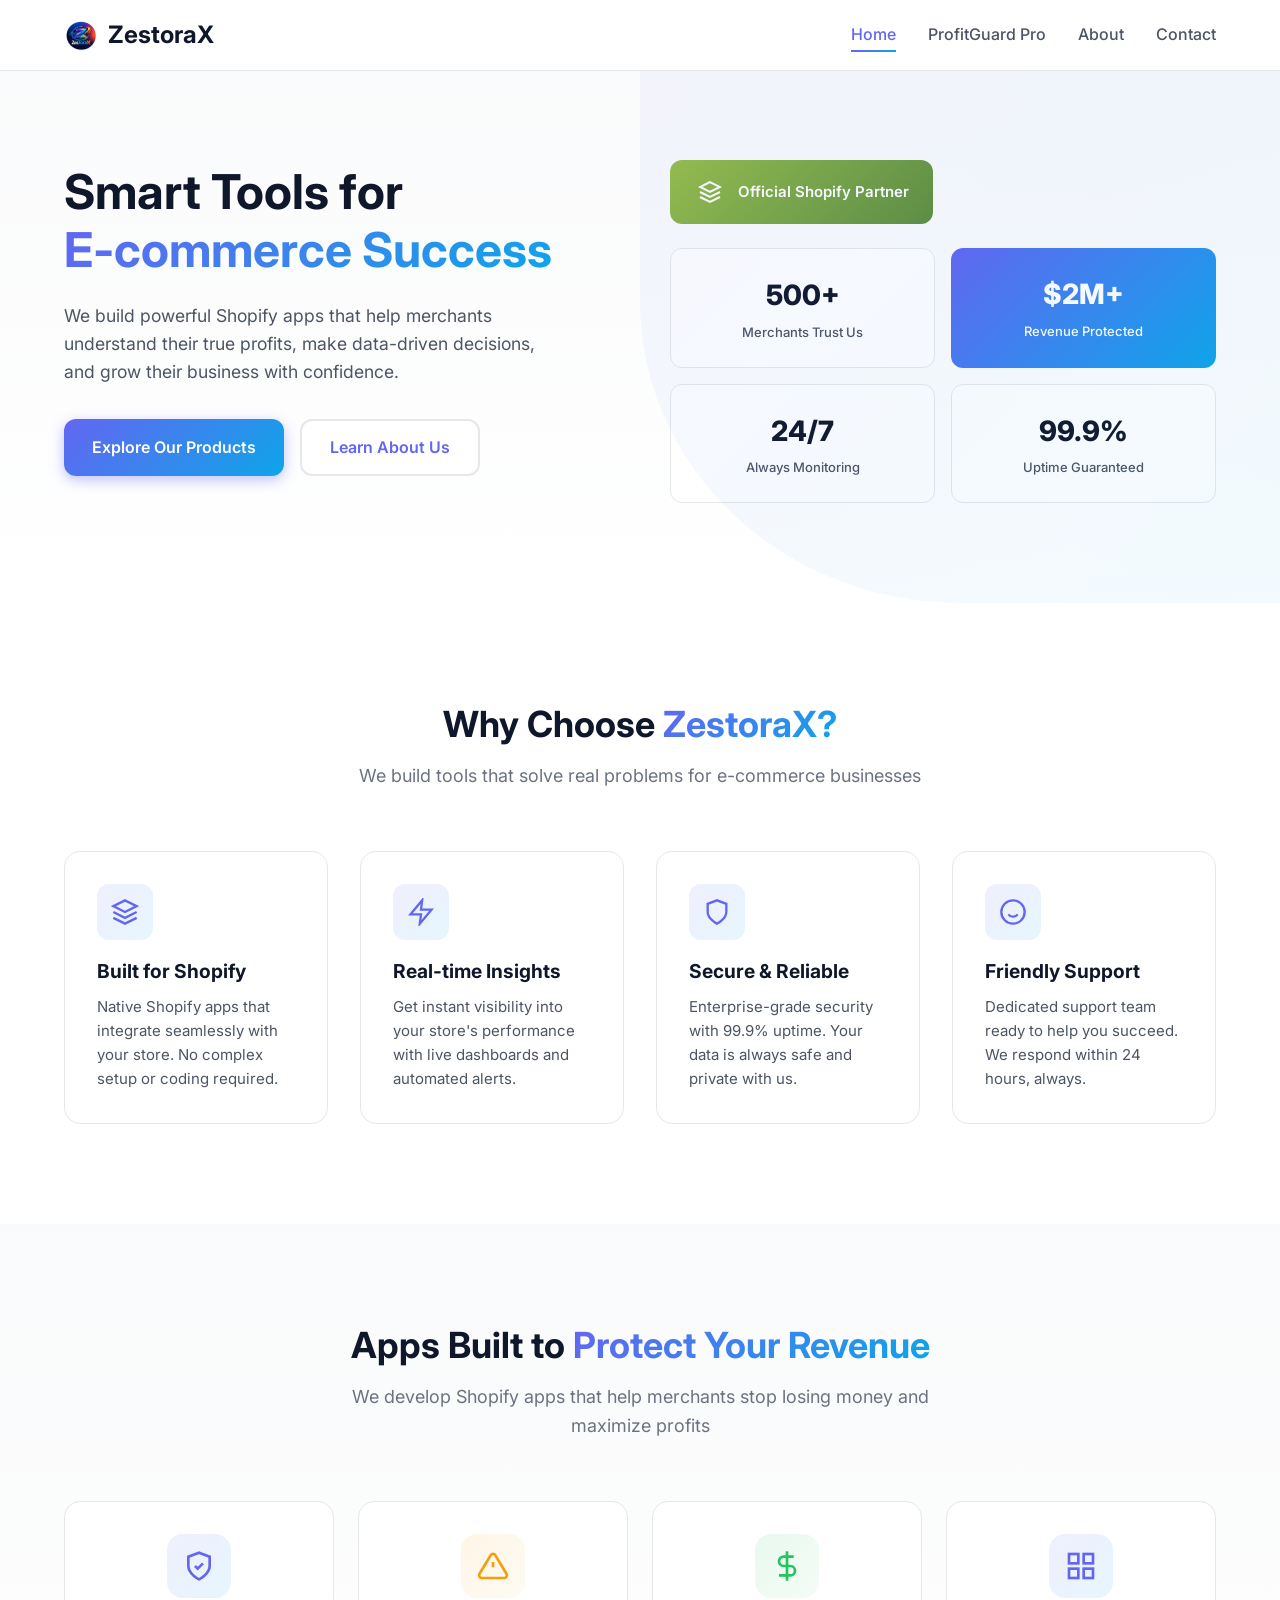
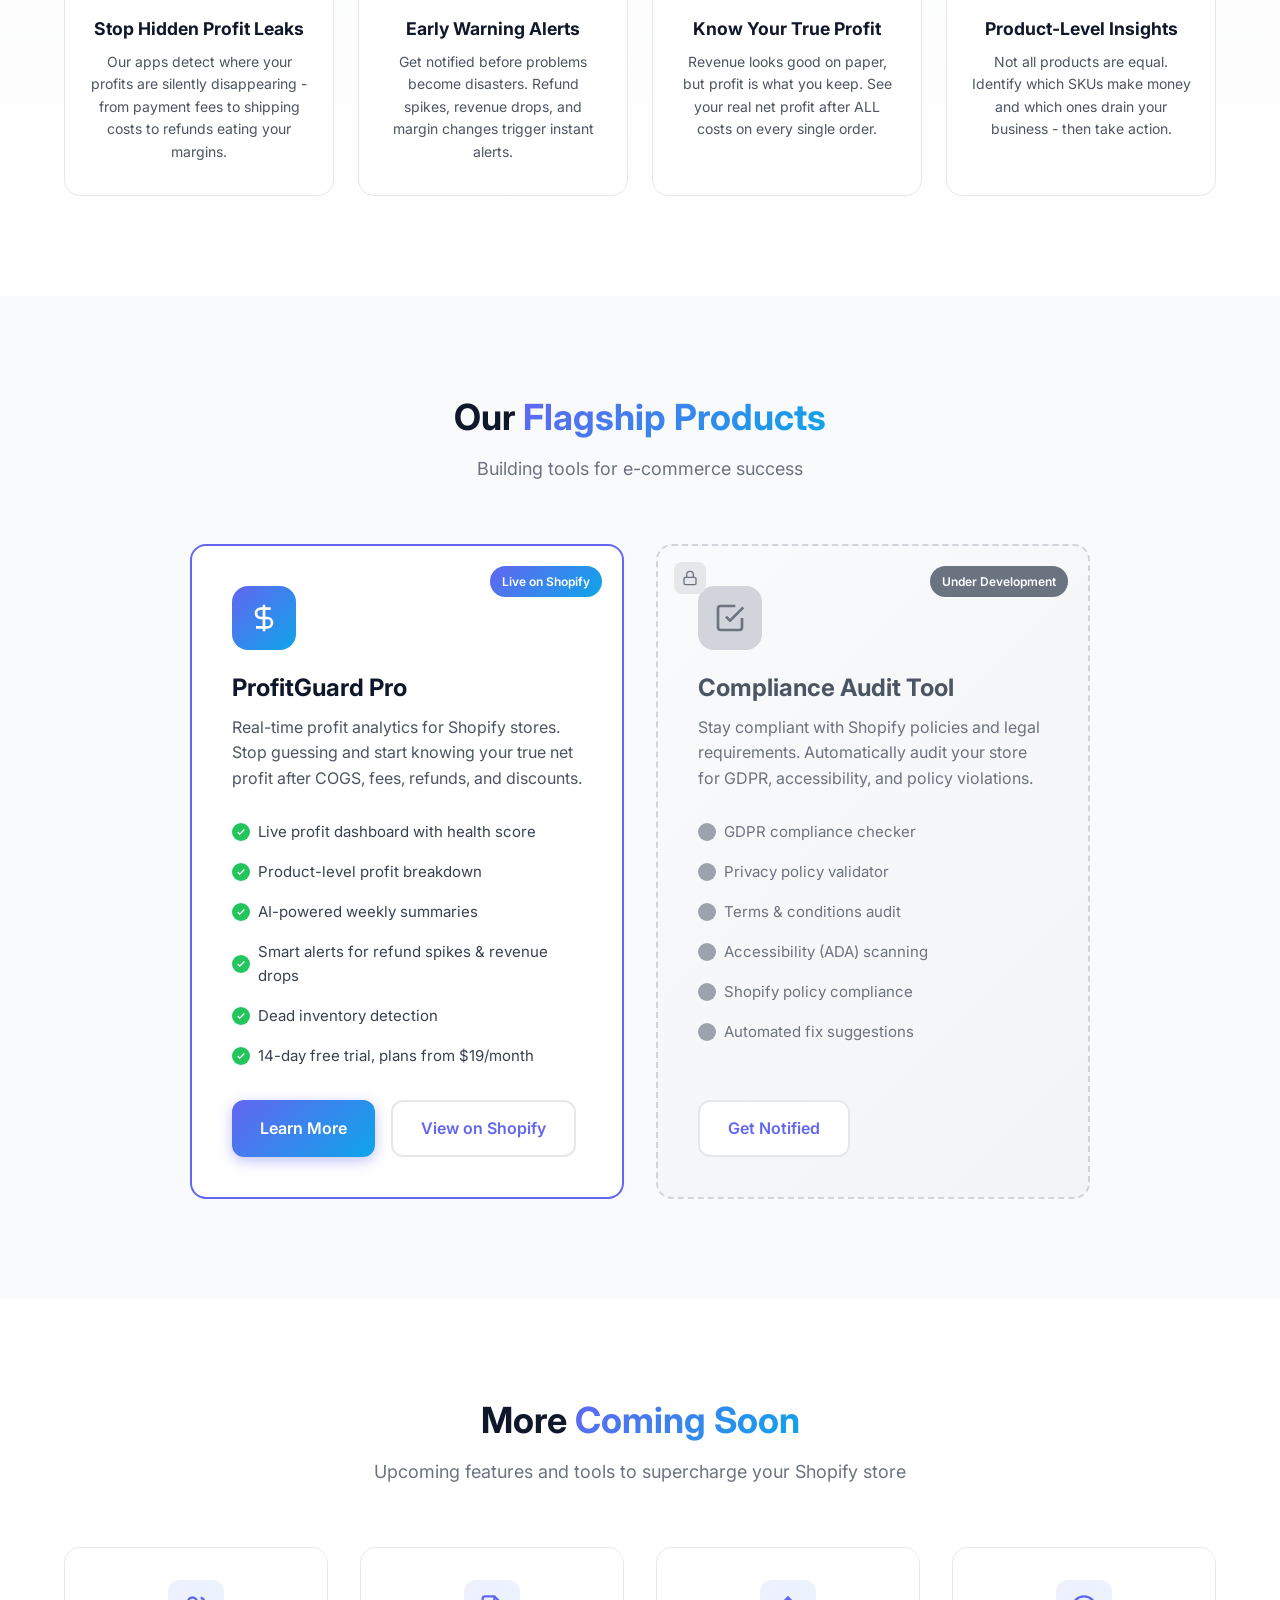
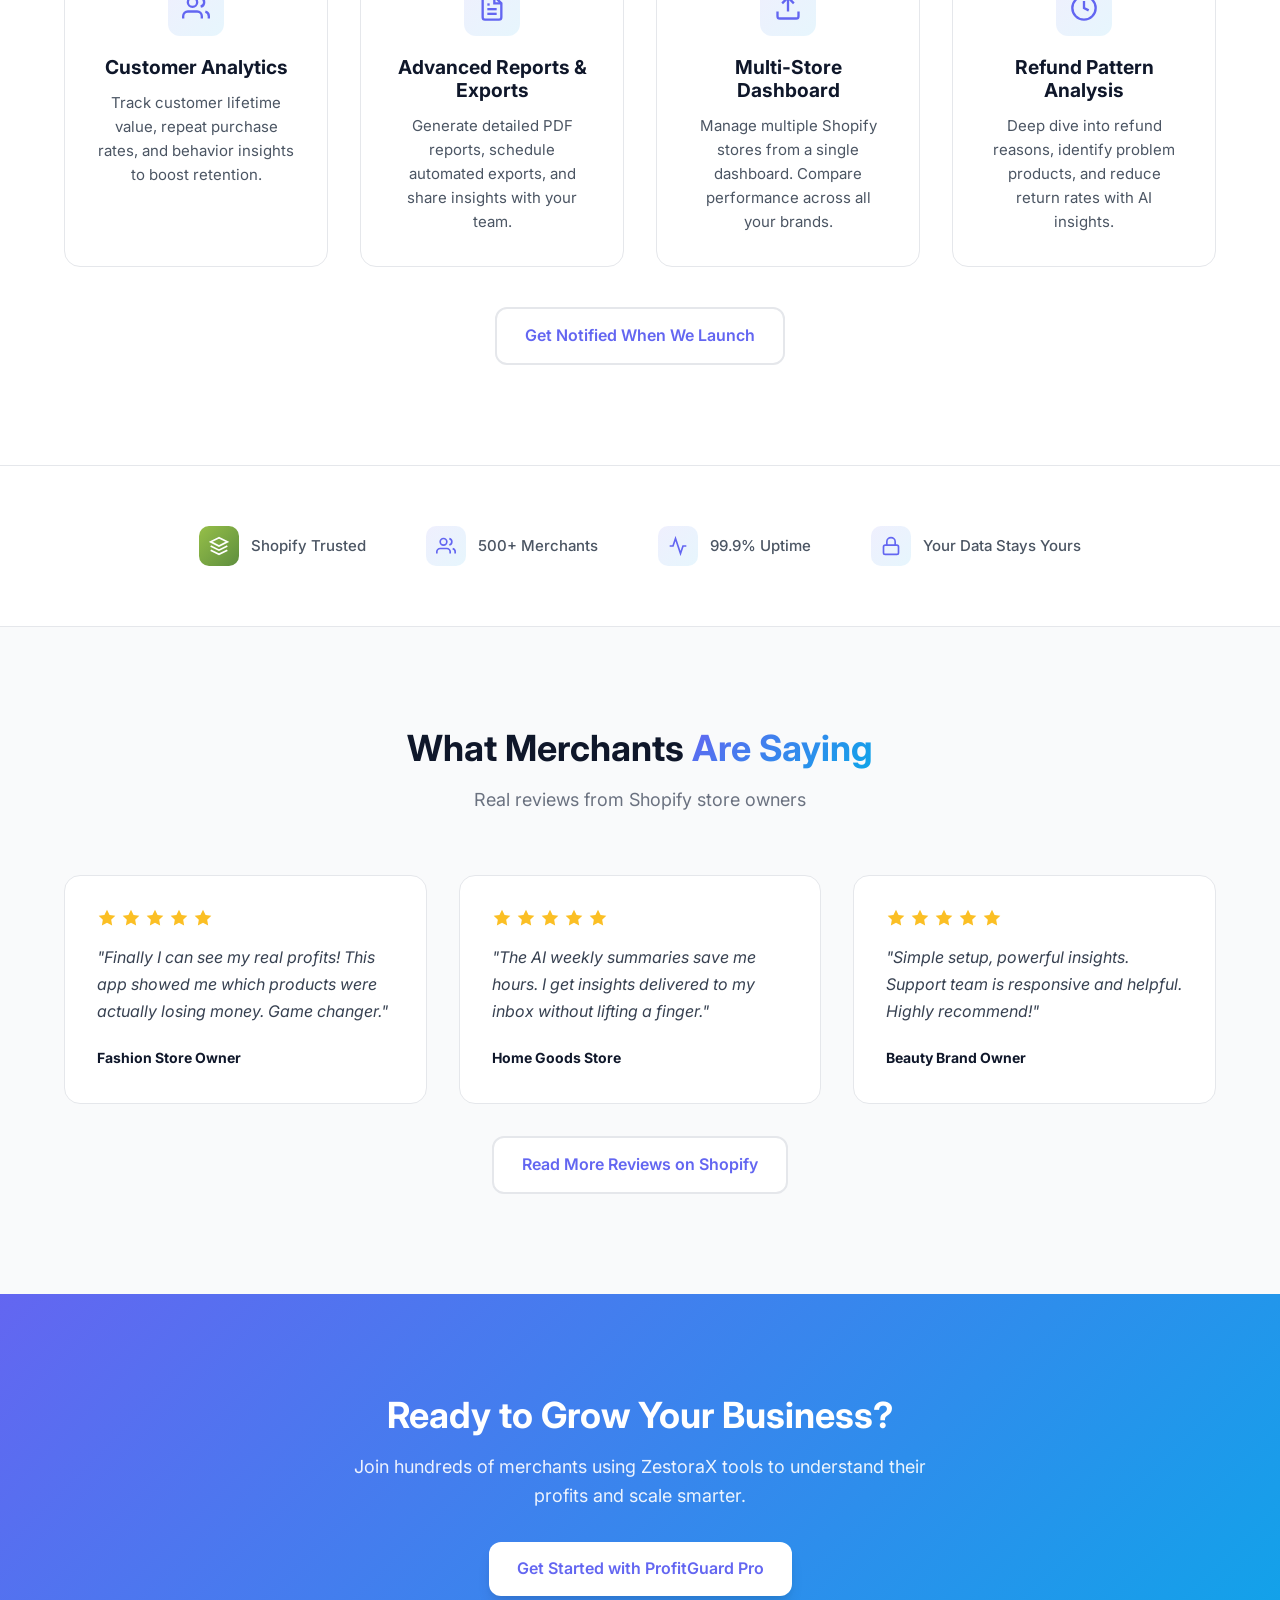
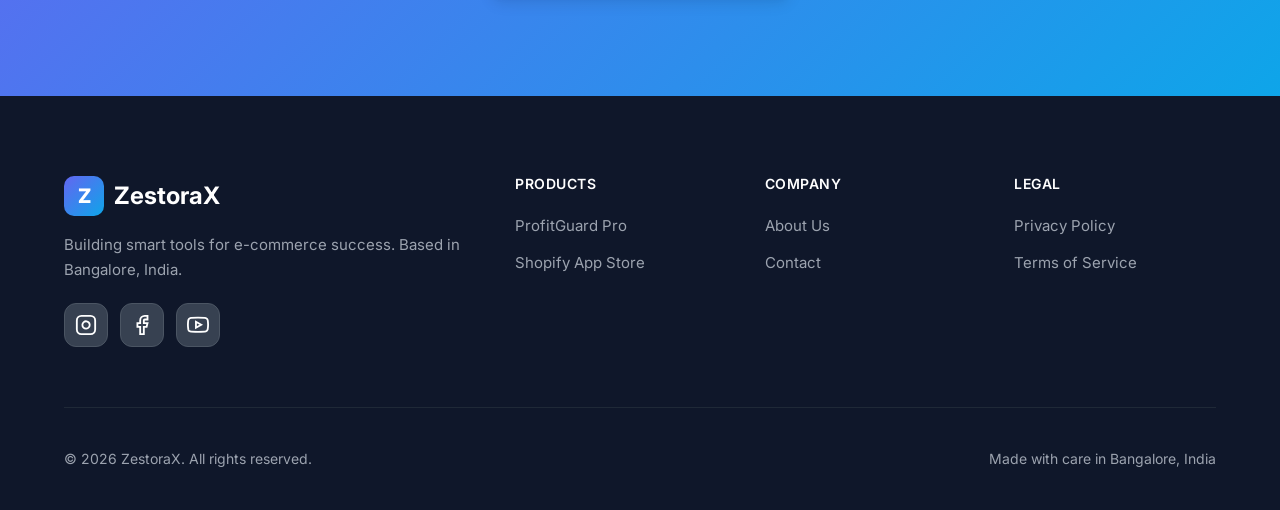
==== index.html @ 09f019ae "Add new logo and favicon - Add new professional ZestoraX logo - Add favicon.ico for browser tabs - U" ====
<!DOCTYPE html>
<html lang="en">
<head>
    <meta charset="UTF-8">
    <meta name="viewport" content="width=device-width, initial-scale=1.0">
    <meta name="description" content="ZestoraX - Building smart tools for e-commerce success. We create powerful Shopify apps to help merchants understand their profits and grow their business.">
    <meta name="keywords" content="ZestoraX, Shopify apps, e-commerce tools, profit analytics, ProfitGuard Pro">
    <title>ZestoraX - Smart Tools for E-commerce Success</title>
    <link rel="stylesheet" href="css/styles.css">
    <link rel="preconnect" href="https://fonts.googleapis.com">
    <link rel="preconnect" href="https://fonts.gstatic.com" crossorigin>
    <link href="https://fonts.googleapis.com/css2?family=Inter:wght@400;500;600;700;800&display=swap" rel="stylesheet">
    <link rel="icon" type="image/x-icon" href="images/favicon.ico">
    <link rel="apple-touch-icon" href="images/logo.png">
</head>
<body>
    <!-- Navigation -->
    <nav class="navbar">
        <div class="container">
            <a href="index.html" class="logo">
                <img src="images/logo.png" alt="ZestoraX" class="logo-img">
                <span class="logo-text">ZestoraX</span>
            </a>
            <button class="mobile-menu-btn" aria-label="Toggle menu">
                <span></span>
                <span></span>
                <span></span>
            </button>
            <ul class="nav-links">
                <li><a href="index.html" class="active">Home</a></li>
                <li><a href="profitguard-pro.html">ProfitGuard Pro</a></li>
                <li><a href="about.html">About</a></li>
                <li><a href="contact.html">Contact</a></li>
            </ul>
        </div>
    </nav>

    <!-- Hero Section -->
    <section class="hero hero-split">
        <div class="hero-bg"></div>
        <div class="container">
            <div class="hero-grid">
                <div class="hero-content">
                    <h1 class="hero-title">
                        Smart Tools for<br>
                        <span class="gradient-text">E-commerce Success</span>
                    </h1>
                    <p class="hero-subtitle">
                        We build powerful Shopify apps that help merchants understand their true profits, make data-driven decisions, and grow their business with confidence.
                    </p>
                    <div class="hero-buttons">
                        <a href="profitguard-pro.html" class="btn btn-primary">Explore Our Products</a>
                        <a href="about.html" class="btn btn-secondary">Learn About Us</a>
                    </div>
                </div>
                <div class="hero-right">
                    <!-- Shopify Badge -->
                    <div class="shopify-badge-large">
                        <div class="badge-icon">
                            <svg viewBox="0 0 24 24" fill="none" stroke="currentColor" stroke-width="2">
                                <path d="M12 2L2 7l10 5 10-5-10-5zM2 17l10 5 10-5M2 12l10 5 10-5"/>
                            </svg>
                        </div>
                        <span>Official Shopify Partner</span>
                    </div>
                    <!-- Animated Stats -->
                    <div class="hero-metrics">
                        <div class="metric-card">
                            <div class="metric-value" data-count="500">500+</div>
                            <div class="metric-label">Merchants Trust Us</div>
                        </div>
                        <div class="metric-card highlight">
                            <div class="metric-value">$2M+</div>
                            <div class="metric-label">Revenue Protected</div>
                        </div>
                        <div class="metric-card">
                            <div class="metric-value">24/7</div>
                            <div class="metric-label">Always Monitoring</div>
                        </div>
                        <div class="metric-card">
                            <div class="metric-value">99.9%</div>
                            <div class="metric-label">Uptime Guaranteed</div>
                        </div>
                    </div>
                </div>
            </div>
        </div>
    </section>

    <!-- What We Do Section -->
    <section class="features">
        <div class="container">
            <div class="section-header">
                <h2>Why Choose <span class="gradient-text">ZestoraX?</span></h2>
                <p>We build tools that solve real problems for e-commerce businesses</p>
            </div>
            <div class="features-grid">
                <div class="feature-card">
                    <div class="feature-icon">
                        <svg viewBox="0 0 24 24" fill="none" stroke="currentColor" stroke-width="2">
                            <path d="M12 2L2 7l10 5 10-5-10-5zM2 17l10 5 10-5M2 12l10 5 10-5"/>
                        </svg>
                    </div>
                    <h3>Built for Shopify</h3>
                    <p>Native Shopify apps that integrate seamlessly with your store. No complex setup or coding required.</p>
                </div>
                <div class="feature-card">
                    <div class="feature-icon">
                        <svg viewBox="0 0 24 24" fill="none" stroke="currentColor" stroke-width="2">
                            <path d="M13 2L3 14h9l-1 8 10-12h-9l1-8z"/>
                        </svg>
                    </div>
                    <h3>Real-time Insights</h3>
                    <p>Get instant visibility into your store's performance with live dashboards and automated alerts.</p>
                </div>
                <div class="feature-card">
                    <div class="feature-icon">
                        <svg viewBox="0 0 24 24" fill="none" stroke="currentColor" stroke-width="2">
                            <path d="M12 22s8-4 8-10V5l-8-3-8 3v7c0 6 8 10 8 10z"/>
                        </svg>
                    </div>
                    <h3>Secure & Reliable</h3>
                    <p>Enterprise-grade security with 99.9% uptime. Your data is always safe and private with us.</p>
                </div>
                <div class="feature-card">
                    <div class="feature-icon">
                        <svg viewBox="0 0 24 24" fill="none" stroke="currentColor" stroke-width="2">
                            <circle cx="12" cy="12" r="10"/>
                            <path d="M8 14s1.5 2 4 2 4-2 4-2M9 9h.01M15 9h.01"/>
                        </svg>
                    </div>
                    <h3>Friendly Support</h3>
                    <p>Dedicated support team ready to help you succeed. We respond within 24 hours, always.</p>
                </div>
            </div>
        </div>
    </section>

    <!-- Protect Your Revenue Section -->
    <section class="revenue-protection">
        <div class="container">
            <div class="section-header">
                <h2>Apps Built to <span class="gradient-text">Protect Your Revenue</span></h2>
                <p>We develop Shopify apps that help merchants stop losing money and maximize profits</p>
            </div>
            <div class="protection-grid">
                <div class="protection-card">
                    <div class="protection-icon">
                        <svg viewBox="0 0 24 24" fill="none" stroke="currentColor" stroke-width="2">
                            <path d="M12 22s8-4 8-10V5l-8-3-8 3v7c0 6 8 10 8 10z"/>
                            <path d="M9 12l2 2 4-4"/>
                        </svg>
                    </div>
                    <h3>Stop Hidden Profit Leaks</h3>
                    <p>Our apps detect where your profits are silently disappearing - from payment fees to shipping costs to refunds eating your margins.</p>
                </div>
                <div class="protection-card">
                    <div class="protection-icon warning">
                        <svg viewBox="0 0 24 24" fill="none" stroke="currentColor" stroke-width="2">
                            <path d="M10.29 3.86L1.82 18a2 2 0 0 0 1.71 3h16.94a2 2 0 0 0 1.71-3L13.71 3.86a2 2 0 0 0-3.42 0z"/>
                            <line x1="12" y1="9" x2="12" y2="13"/>
                            <line x1="12" y1="17" x2="12.01" y2="17"/>
                        </svg>
                    </div>
                    <h3>Early Warning Alerts</h3>
                    <p>Get notified before problems become disasters. Refund spikes, revenue drops, and margin changes trigger instant alerts.</p>
                </div>
                <div class="protection-card">
                    <div class="protection-icon success">
                        <svg viewBox="0 0 24 24" fill="none" stroke="currentColor" stroke-width="2">
                            <line x1="12" y1="1" x2="12" y2="23"/>
                            <path d="M17 5H9.5a3.5 3.5 0 0 0 0 7h5a3.5 3.5 0 0 1 0 7H6"/>
                        </svg>
                    </div>
                    <h3>Know Your True Profit</h3>
                    <p>Revenue looks good on paper, but profit is what you keep. See your real net profit after ALL costs on every single order.</p>
                </div>
                <div class="protection-card">
                    <div class="protection-icon">
                        <svg viewBox="0 0 24 24" fill="none" stroke="currentColor" stroke-width="2">
                            <rect x="3" y="3" width="7" height="7"/>
                            <rect x="14" y="3" width="7" height="7"/>
                            <rect x="14" y="14" width="7" height="7"/>
                            <rect x="3" y="14" width="7" height="7"/>
                        </svg>
                    </div>
                    <h3>Product-Level Insights</h3>
                    <p>Not all products are equal. Identify which SKUs make money and which ones drain your business - then take action.</p>
                </div>
            </div>
        </div>
    </section>

    <!-- Featured Products -->
    <section class="products-preview">
        <div class="container">
            <div class="section-header">
                <h2>Our <span class="gradient-text">Flagship Products</span></h2>
                <p>Building tools for e-commerce success</p>
            </div>
            <div class="product-showcase">
                <div class="product-card featured">
                    <div class="product-badge">Live on Shopify</div>
                    <div class="product-icon">
                        <svg viewBox="0 0 24 24" fill="none" stroke="currentColor" stroke-width="2">
                            <path d="M12 2v20M17 5H9.5a3.5 3.5 0 0 0 0 7h5a3.5 3.5 0 0 1 0 7H6"/>
                        </svg>
                    </div>
                    <h3>ProfitGuard Pro</h3>
                    <p>Real-time profit analytics for Shopify stores. Stop guessing and start knowing your true net profit after COGS, fees, refunds, and discounts.</p>
                    <ul class="product-features">
                        <li>Live profit dashboard with health score</li>
                        <li>Product-level profit breakdown</li>
                        <li>AI-powered weekly summaries</li>
                        <li>Smart alerts for refund spikes & revenue drops</li>
                        <li>Dead inventory detection</li>
                        <li>14-day free trial, plans from $19/month</li>
                    </ul>
                    <div style="display: flex; gap: 16px; flex-wrap: wrap;">
                        <a href="profitguard-pro.html" class="btn btn-primary">Learn More</a>
                        <a href="https://apps.shopify.com/profitguard-2" class="btn btn-secondary" target="_blank">View on Shopify</a>
                    </div>
                </div>
                <div class="product-card locked">
                    <div class="product-badge locked-badge">Under Development</div>
                    <div class="locked-overlay">
                        <svg viewBox="0 0 24 24" fill="none" stroke="currentColor" stroke-width="2">
                            <rect x="3" y="11" width="18" height="11" rx="2" ry="2"/>
                            <path d="M7 11V7a5 5 0 0 1 10 0v4"/>
                        </svg>
                    </div>
                    <div class="product-icon locked-icon">
                        <svg viewBox="0 0 24 24" fill="none" stroke="currentColor" stroke-width="2">
                            <path d="M9 11l3 3L22 4"/>
                            <path d="M21 12v7a2 2 0 0 1-2 2H5a2 2 0 0 1-2-2V5a2 2 0 0 1 2-2h11"/>
                        </svg>
                    </div>
                    <h3>Compliance Audit Tool</h3>
                    <p>Stay compliant with Shopify policies and legal requirements. Automatically audit your store for GDPR, accessibility, and policy violations.</p>
                    <ul class="product-features locked-features">
                        <li>GDPR compliance checker</li>
                        <li>Privacy policy validator</li>
                        <li>Terms & conditions audit</li>
                        <li>Accessibility (ADA) scanning</li>
                        <li>Shopify policy compliance</li>
                        <li>Automated fix suggestions</li>
                    </ul>
                    <div style="display: flex; gap: 16px; flex-wrap: wrap;">
                        <a href="contact.html" class="btn btn-secondary">Get Notified</a>
                    </div>
                </div>
            </div>
        </div>
    </section>

    <!-- Coming Soon Section -->
    <section class="features" style="background: var(--white);">
        <div class="container">
            <div class="section-header">
                <h2>More <span class="gradient-text">Coming Soon</span></h2>
                <p>Upcoming features and tools to supercharge your Shopify store</p>
            </div>
            <div class="features-grid">
                <div class="feature-card" style="text-align: center;">
                    <div class="feature-icon" style="margin: 0 auto 20px;">
                        <svg viewBox="0 0 24 24" fill="none" stroke="currentColor" stroke-width="2">
                            <path d="M17 21v-2a4 4 0 0 0-4-4H5a4 4 0 0 0-4 4v2"/>
                            <circle cx="9" cy="7" r="4"/>
                            <path d="M23 21v-2a4 4 0 0 0-3-3.87"/>
                            <path d="M16 3.13a4 4 0 0 1 0 7.75"/>
                        </svg>
                    </div>
                    <h3>Customer Analytics</h3>
                    <p>Track customer lifetime value, repeat purchase rates, and behavior insights to boost retention.</p>
                </div>
                <div class="feature-card" style="text-align: center;">
                    <div class="feature-icon" style="margin: 0 auto 20px;">
                        <svg viewBox="0 0 24 24" fill="none" stroke="currentColor" stroke-width="2">
                            <path d="M14 2H6a2 2 0 0 0-2 2v16a2 2 0 0 0 2 2h12a2 2 0 0 0 2-2V8z"/>
                            <polyline points="14 2 14 8 20 8"/>
                            <line x1="16" y1="13" x2="8" y2="13"/>
                            <line x1="16" y1="17" x2="8" y2="17"/>
                            <polyline points="10 9 9 9 8 9"/>
                        </svg>
                    </div>
                    <h3>Advanced Reports & Exports</h3>
                    <p>Generate detailed PDF reports, schedule automated exports, and share insights with your team.</p>
                </div>
                <div class="feature-card" style="text-align: center;">
                    <div class="feature-icon" style="margin: 0 auto 20px;">
                        <svg viewBox="0 0 24 24" fill="none" stroke="currentColor" stroke-width="2">
                            <path d="M21 15v4a2 2 0 0 1-2 2H5a2 2 0 0 1-2-2v-4"/>
                            <polyline points="17 8 12 3 7 8"/>
                            <line x1="12" y1="3" x2="12" y2="15"/>
                        </svg>
                    </div>
                    <h3>Multi-Store Dashboard</h3>
                    <p>Manage multiple Shopify stores from a single dashboard. Compare performance across all your brands.</p>
                </div>
                <div class="feature-card" style="text-align: center;">
                    <div class="feature-icon" style="margin: 0 auto 20px;">
                        <svg viewBox="0 0 24 24" fill="none" stroke="currentColor" stroke-width="2">
                            <circle cx="12" cy="12" r="10"/>
                            <path d="M12 6v6l4 2"/>
                        </svg>
                    </div>
                    <h3>Refund Pattern Analysis</h3>
                    <p>Deep dive into refund reasons, identify problem products, and reduce return rates with AI insights.</p>
                </div>
            </div>
            <div style="text-align: center; margin-top: 40px;">
                <a href="contact.html" class="btn btn-secondary">Get Notified When We Launch</a>
            </div>
        </div>
    </section>

    <!-- Trust Section -->
    <section class="trust-section">
        <div class="container">
            <div class="trust-grid">
                <div class="trust-badge shopify-trusted">
                    <div class="trust-icon">
                        <svg viewBox="0 0 24 24" fill="none" stroke="currentColor" stroke-width="2">
                            <path d="M12 2L2 7l10 5 10-5-10-5zM2 17l10 5 10-5M2 12l10 5 10-5"/>
                        </svg>
                    </div>
                    <span>Shopify Trusted</span>
                </div>
                <div class="trust-badge">
                    <div class="trust-icon">
                        <svg viewBox="0 0 24 24" fill="none" stroke="currentColor" stroke-width="2">
                            <path d="M17 21v-2a4 4 0 0 0-4-4H5a4 4 0 0 0-4 4v2"/>
                            <circle cx="9" cy="7" r="4"/>
                            <path d="M23 21v-2a4 4 0 0 0-3-3.87"/>
                            <path d="M16 3.13a4 4 0 0 1 0 7.75"/>
                        </svg>
                    </div>
                    <span>500+ Merchants</span>
                </div>
                <div class="trust-badge">
                    <div class="trust-icon">
                        <svg viewBox="0 0 24 24" fill="none" stroke="currentColor" stroke-width="2">
                            <polyline points="22 12 18 12 15 21 9 3 6 12 2 12"/>
                        </svg>
                    </div>
                    <span>99.9% Uptime</span>
                </div>
                <div class="trust-badge">
                    <div class="trust-icon">
                        <svg viewBox="0 0 24 24" fill="none" stroke="currentColor" stroke-width="2">
                            <rect x="3" y="11" width="18" height="11" rx="2" ry="2"/>
                            <path d="M7 11V7a5 5 0 0 1 10 0v4"/>
                        </svg>
                    </div>
                    <span>Your Data Stays Yours</span>
                </div>
            </div>
        </div>
    </section>

    <!-- Reviews Section -->
    <section class="reviews-section">
        <div class="container">
            <div class="section-header">
                <h2>What Merchants <span class="gradient-text">Are Saying</span></h2>
                <p>Real reviews from Shopify store owners</p>
            </div>
            <div class="reviews-grid">
                <div class="review-card">
                    <div class="review-stars">
                        <svg viewBox="0 0 24 24" fill="currentColor"><path d="M12 2l3.09 6.26L22 9.27l-5 4.87 1.18 6.88L12 17.77l-6.18 3.25L7 14.14 2 9.27l6.91-1.01L12 2z"/></svg>
                        <svg viewBox="0 0 24 24" fill="currentColor"><path d="M12 2l3.09 6.26L22 9.27l-5 4.87 1.18 6.88L12 17.77l-6.18 3.25L7 14.14 2 9.27l6.91-1.01L12 2z"/></svg>
                        <svg viewBox="0 0 24 24" fill="currentColor"><path d="M12 2l3.09 6.26L22 9.27l-5 4.87 1.18 6.88L12 17.77l-6.18 3.25L7 14.14 2 9.27l6.91-1.01L12 2z"/></svg>
                        <svg viewBox="0 0 24 24" fill="currentColor"><path d="M12 2l3.09 6.26L22 9.27l-5 4.87 1.18 6.88L12 17.77l-6.18 3.25L7 14.14 2 9.27l6.91-1.01L12 2z"/></svg>
                        <svg viewBox="0 0 24 24" fill="currentColor"><path d="M12 2l3.09 6.26L22 9.27l-5 4.87 1.18 6.88L12 17.77l-6.18 3.25L7 14.14 2 9.27l6.91-1.01L12 2z"/></svg>
                    </div>
                    <p class="review-text">"Finally I can see my real profits! This app showed me which products were actually losing money. Game changer."</p>
                    <div class="review-author">
                        <strong>Fashion Store Owner</strong>
                    </div>
                </div>
                <div class="review-card">
                    <div class="review-stars">
                        <svg viewBox="0 0 24 24" fill="currentColor"><path d="M12 2l3.09 6.26L22 9.27l-5 4.87 1.18 6.88L12 17.77l-6.18 3.25L7 14.14 2 9.27l6.91-1.01L12 2z"/></svg>
                        <svg viewBox="0 0 24 24" fill="currentColor"><path d="M12 2l3.09 6.26L22 9.27l-5 4.87 1.18 6.88L12 17.77l-6.18 3.25L7 14.14 2 9.27l6.91-1.01L12 2z"/></svg>
                        <svg viewBox="0 0 24 24" fill="currentColor"><path d="M12 2l3.09 6.26L22 9.27l-5 4.87 1.18 6.88L12 17.77l-6.18 3.25L7 14.14 2 9.27l6.91-1.01L12 2z"/></svg>
                        <svg viewBox="0 0 24 24" fill="currentColor"><path d="M12 2l3.09 6.26L22 9.27l-5 4.87 1.18 6.88L12 17.77l-6.18 3.25L7 14.14 2 9.27l6.91-1.01L12 2z"/></svg>
                        <svg viewBox="0 0 24 24" fill="currentColor"><path d="M12 2l3.09 6.26L22 9.27l-5 4.87 1.18 6.88L12 17.77l-6.18 3.25L7 14.14 2 9.27l6.91-1.01L12 2z"/></svg>
                    </div>
                    <p class="review-text">"The AI weekly summaries save me hours. I get insights delivered to my inbox without lifting a finger."</p>
                    <div class="review-author">
                        <strong>Home Goods Store</strong>
                    </div>
                </div>
                <div class="review-card">
                    <div class="review-stars">
                        <svg viewBox="0 0 24 24" fill="currentColor"><path d="M12 2l3.09 6.26L22 9.27l-5 4.87 1.18 6.88L12 17.77l-6.18 3.25L7 14.14 2 9.27l6.91-1.01L12 2z"/></svg>
                        <svg viewBox="0 0 24 24" fill="currentColor"><path d="M12 2l3.09 6.26L22 9.27l-5 4.87 1.18 6.88L12 17.77l-6.18 3.25L7 14.14 2 9.27l6.91-1.01L12 2z"/></svg>
                        <svg viewBox="0 0 24 24" fill="currentColor"><path d="M12 2l3.09 6.26L22 9.27l-5 4.87 1.18 6.88L12 17.77l-6.18 3.25L7 14.14 2 9.27l6.91-1.01L12 2z"/></svg>
                        <svg viewBox="0 0 24 24" fill="currentColor"><path d="M12 2l3.09 6.26L22 9.27l-5 4.87 1.18 6.88L12 17.77l-6.18 3.25L7 14.14 2 9.27l6.91-1.01L12 2z"/></svg>
                        <svg viewBox="0 0 24 24" fill="currentColor"><path d="M12 2l3.09 6.26L22 9.27l-5 4.87 1.18 6.88L12 17.77l-6.18 3.25L7 14.14 2 9.27l6.91-1.01L12 2z"/></svg>
                    </div>
                    <p class="review-text">"Simple setup, powerful insights. Support team is responsive and helpful. Highly recommend!"</p>
                    <div class="review-author">
                        <strong>Beauty Brand Owner</strong>
                    </div>
                </div>
            </div>
            <div style="text-align: center; margin-top: 32px;">
                <a href="https://apps.shopify.com/profitguard-2#reviews" class="btn btn-secondary" target="_blank">
                    Read More Reviews on Shopify
                </a>
            </div>
        </div>
    </section>

    <!-- CTA Section -->
    <section class="cta">
        <div class="container">
            <div class="cta-content">
                <h2>Ready to Grow Your Business?</h2>
                <p>Join hundreds of merchants using ZestoraX tools to understand their profits and scale smarter.</p>
                <a href="profitguard-pro.html" class="btn btn-white">Get Started with ProfitGuard Pro</a>
            </div>
        </div>
    </section>

    <!-- Footer -->
    <footer class="footer">
        <div class="container">
            <div class="footer-grid">
                <div class="footer-brand">
                    <a href="index.html" class="logo">
                        <span class="logo-icon">Z</span>
                        <span class="logo-text">ZestoraX</span>
                    </a>
                    <p>Building smart tools for e-commerce success. Based in Bangalore, India.</p>
                    <!-- Social Media Links -->
                    <div class="social-links">
                        <a href="https://www.instagram.com/zestorax.shop/" target="_blank" aria-label="Instagram" class="social-link">
                            <svg viewBox="0 0 24 24" fill="none" stroke="currentColor" stroke-width="2">
                                <rect x="2" y="2" width="20" height="20" rx="5" ry="5"/>
                                <path d="M16 11.37A4 4 0 1 1 12.63 8 4 4 0 0 1 16 11.37z"/>
                                <line x1="17.5" y1="6.5" x2="17.51" y2="6.5"/>
                            </svg>
                        </a>
                        <a href="https://www.facebook.com/profile.php?id=61576040707644" target="_blank" aria-label="Facebook" class="social-link">
                            <svg viewBox="0 0 24 24" fill="none" stroke="currentColor" stroke-width="2">
                                <path d="M18 2h-3a5 5 0 0 0-5 5v3H7v4h3v8h4v-8h3l1-4h-4V7a1 1 0 0 1 1-1h3z"/>
                            </svg>
                        </a>
                        <a href="https://www.youtube.com/@ZestoraX-m9f" target="_blank" aria-label="YouTube" class="social-link">
                            <svg viewBox="0 0 24 24" fill="none" stroke="currentColor" stroke-width="2">
                                <path d="M22.54 6.42a2.78 2.78 0 0 0-1.94-2C18.88 4 12 4 12 4s-6.88 0-8.6.46a2.78 2.78 0 0 0-1.94 2A29 29 0 0 0 1 11.75a29 29 0 0 0 .46 5.33A2.78 2.78 0 0 0 3.4 19c1.72.46 8.6.46 8.6.46s6.88 0 8.6-.46a2.78 2.78 0 0 0 1.94-2 29 29 0 0 0 .46-5.25 29 29 0 0 0-.46-5.33z"/>
                                <polygon points="9.75 15.02 15.5 11.75 9.75 8.48 9.75 15.02"/>
                            </svg>
                        </a>
                    </div>
                </div>
                <div class="footer-links">
                    <h4>Products</h4>
                    <ul>
                        <li><a href="profitguard-pro.html">ProfitGuard Pro</a></li>
                        <li><a href="https://apps.shopify.com/profitguard-2" target="_blank">Shopify App Store</a></li>
                    </ul>
                </div>
                <div class="footer-links">
                    <h4>Company</h4>
                    <ul>
                        <li><a href="about.html">About Us</a></li>
                        <li><a href="contact.html">Contact</a></li>
                    </ul>
                </div>
                <div class="footer-links">
                    <h4>Legal</h4>
                    <ul>
                        <li><a href="privacy.html">Privacy Policy</a></li>
                        <li><a href="terms.html">Terms of Service</a></li>
                    </ul>
                </div>
            </div>
            <div class="footer-bottom">
                <p>&copy; 2026 ZestoraX. All rights reserved.</p>
                <p>Made with care in Bangalore, India</p>
            </div>
        </div>
    </footer>

    <script src="js/main.js"></script>
</body>
</html>
---- css/styles.css ----
/* ============================================
   ZestoraX Website - Professional Styles
   ============================================ */

/* CSS Variables */
:root {
    --primary: #6366f1;
    --primary-dark: #4f46e5;
    --primary-light: #818cf8;
    --secondary: #0ea5e9;
    --accent: #22c55e;
    --accent-light: #4ade80;
    --warning: #f59e0b;
    --danger: #ef4444;
    --dark: #0f172a;
    --dark-light: #1e293b;
    --gray-900: #111827;
    --gray-800: #1f2937;
    --gray-700: #374151;
    --gray-600: #4b5563;
    --gray-500: #6b7280;
    --gray-400: #9ca3af;
    --gray-300: #d1d5db;
    --gray-200: #e5e7eb;
    --gray-100: #f3f4f6;
    --gray-50: #f9fafb;
    --white: #ffffff;
    --gradient: linear-gradient(135deg, var(--primary) 0%, var(--secondary) 100%);
    --gradient-dark: linear-gradient(135deg, var(--primary-dark) 0%, #0284c7 100%);
    --gradient-subtle: linear-gradient(135deg, rgba(99, 102, 241, 0.1) 0%, rgba(14, 165, 233, 0.1) 100%);
    --shadow-sm: 0 1px 2px 0 rgba(0, 0, 0, 0.05);
    --shadow: 0 4px 6px -1px rgba(0, 0, 0, 0.1), 0 2px 4px -1px rgba(0, 0, 0, 0.06);
    --shadow-md: 0 10px 15px -3px rgba(0, 0, 0, 0.1), 0 4px 6px -2px rgba(0, 0, 0, 0.05);
    --shadow-lg: 0 20px 25px -5px rgba(0, 0, 0, 0.1), 0 10px 10px -5px rgba(0, 0, 0, 0.04);
    --shadow-xl: 0 25px 50px -12px rgba(0, 0, 0, 0.25);
    --radius: 12px;
    --radius-lg: 16px;
    --radius-xl: 24px;
    --transition: all 0.3s ease;
}

/* Reset & Base */
*, *::before, *::after {
    margin: 0;
    padding: 0;
    box-sizing: border-box;
}

html {
    scroll-behavior: smooth;
}

body {
    font-family: 'Inter', -apple-system, BlinkMacSystemFont, 'Segoe UI', Roboto, sans-serif;
    font-size: 16px;
    line-height: 1.6;
    color: var(--gray-700);
    background: var(--white);
    -webkit-font-smoothing: antialiased;
}

a {
    text-decoration: none;
    color: inherit;
    transition: var(--transition);
}

ul {
    list-style: none;
}

img {
    max-width: 100%;
    height: auto;
}

/* Container */
.container {
    max-width: 1200px;
    margin: 0 auto;
    padding: 0 24px;
}

/* Typography */
h1, h2, h3, h4, h5, h6 {
    color: var(--dark);
    font-weight: 700;
    line-height: 1.2;
}

h1 { font-size: clamp(2rem, 4vw, 3rem); }
h2 { font-size: clamp(1.5rem, 3vw, 2.25rem); }
h3 { font-size: clamp(1.1rem, 1.5vw, 1.25rem); }

.gradient-text {
    background: var(--gradient);
    -webkit-background-clip: text;
    -webkit-text-fill-color: transparent;
    background-clip: text;
}

/* Buttons */
.btn {
    display: inline-flex;
    align-items: center;
    justify-content: center;
    padding: 14px 28px;
    font-size: 16px;
    font-weight: 600;
    border-radius: var(--radius);
    cursor: pointer;
    transition: var(--transition);
    border: none;
    gap: 8px;
}

.btn-primary {
    background: var(--gradient);
    color: var(--white);
    box-shadow: 0 4px 14px rgba(99, 102, 241, 0.4);
}

.btn-primary:hover {
    transform: translateY(-2px);
    box-shadow: 0 6px 20px rgba(99, 102, 241, 0.5);
}

.btn-secondary {
    background: var(--white);
    color: var(--primary);
    border: 2px solid var(--gray-200);
}

.btn-secondary:hover {
    border-color: var(--primary);
    background: var(--gray-50);
}

.btn-white {
    background: var(--white);
    color: var(--primary);
    box-shadow: var(--shadow-md);
}

.btn-white:hover {
    transform: translateY(-2px);
    box-shadow: var(--shadow-lg);
}

/* Navigation */
.navbar {
    position: fixed;
    top: 0;
    left: 0;
    right: 0;
    z-index: 1000;
    background: rgba(255, 255, 255, 0.95);
    backdrop-filter: blur(10px);
    border-bottom: 1px solid var(--gray-200);
    padding: 16px 0;
}

.navbar .container {
    display: flex;
    align-items: center;
    justify-content: space-between;
}

.logo {
    display: flex;
    align-items: center;
    gap: 10px;
    font-weight: 700;
    font-size: 24px;
    color: var(--dark);
}

.logo-icon {
    display: flex;
    align-items: center;
    justify-content: center;
    width: 40px;
    height: 40px;
    background: var(--gradient);
    color: var(--white);
    border-radius: 10px;
    font-weight: 800;
    font-size: 20px;
}

.logo-img {
    width: 34px;
    height: 34px;
    border-radius: 7px;
    object-fit: contain;
}

.nav-links {
    display: flex;
    align-items: center;
    gap: 32px;
}

.nav-links a {
    font-weight: 500;
    color: var(--gray-600);
    padding: 8px 0;
    position: relative;
}

.nav-links a::after {
    content: '';
    position: absolute;
    bottom: 0;
    left: 0;
    width: 0;
    height: 2px;
    background: var(--gradient);
    transition: var(--transition);
}

.nav-links a:hover,
.nav-links a.active {
    color: var(--primary);
}

.nav-links a:hover::after,
.nav-links a.active::after {
    width: 100%;
}

.mobile-menu-btn {
    display: none;
    flex-direction: column;
    gap: 5px;
    padding: 8px;
    background: none;
    border: none;
    cursor: pointer;
}

.mobile-menu-btn span {
    width: 24px;
    height: 2px;
    background: var(--dark);
    transition: var(--transition);
}

/* ============================================
   Hero Section - Split Layout
   ============================================ */
.hero {
    position: relative;
    padding: 160px 0 100px;
    overflow: hidden;
    background: linear-gradient(180deg, var(--gray-50) 0%, var(--white) 100%);
}

.hero-bg {
    position: absolute;
    top: 0;
    right: 0;
    width: 50%;
    height: 100%;
    background: var(--gradient);
    opacity: 0.05;
    border-radius: 0 0 0 50%;
    pointer-events: none;
}

.hero.hero-split .hero-grid {
    display: grid;
    grid-template-columns: 1fr 1fr;
    gap: 60px;
    align-items: center;
}

.hero-content {
    max-width: 600px;
}

.hero-title {
    margin-bottom: 24px;
}

.hero-subtitle {
    font-size: 1.1rem;
    color: var(--gray-600);
    margin-bottom: 32px;
    max-width: 500px;
}

.hero-buttons {
    display: flex;
    gap: 16px;
    flex-wrap: wrap;
    margin-bottom: 24px;
}

.hero-trust {
    display: flex;
    align-items: center;
    gap: 12px;
}

.trust-text {
    font-size: 14px;
    color: var(--gray-500);
}

.hero-stats {
    display: flex;
    gap: 48px;
    flex-wrap: wrap;
}

.stat-item {
    display: flex;
    flex-direction: column;
}

.stat-number {
    font-size: 2rem;
    font-weight: 800;
    background: var(--gradient);
    -webkit-background-clip: text;
    -webkit-text-fill-color: transparent;
    background-clip: text;
}

.stat-label {
    color: var(--gray-500);
    font-size: 14px;
    font-weight: 500;
}

/* Hero Right Side - Metrics & Badge */
.hero-right {
    display: flex;
    flex-direction: column;
    gap: 24px;
}

.shopify-badge-large {
    display: flex;
    align-items: center;
    gap: 12px;
    padding: 16px 24px;
    background: linear-gradient(135deg, #96bf48 0%, #5e8e3e 100%);
    border-radius: var(--radius);
    color: var(--white);
    font-weight: 600;
    font-size: 15px;
    width: fit-content;
}

.shopify-badge-large .badge-icon {
    width: 32px;
    height: 32px;
    display: flex;
    align-items: center;
    justify-content: center;
}

.shopify-badge-large .badge-icon svg {
    width: 24px;
    height: 24px;
    stroke: var(--white);
}

.hero-metrics {
    display: grid;
    grid-template-columns: repeat(2, 1fr);
    gap: 16px;
}

.metric-card {
    padding: 24px;
    background: var(--white);
    border-radius: var(--radius);
    border: 1px solid var(--gray-200);
    text-align: center;
    transition: var(--transition);
}

.metric-card:hover {
    transform: translateY(-4px);
    box-shadow: var(--shadow-md);
}

.metric-card.highlight {
    background: var(--gradient);
    border: none;
}

.metric-card.highlight .metric-value,
.metric-card.highlight .metric-label {
    color: var(--white);
}

.metric-value {
    font-size: 1.75rem;
    font-weight: 800;
    color: var(--dark);
    margin-bottom: 4px;
}

.metric-label {
    font-size: 13px;
    color: var(--gray-600);
    font-weight: 500;
}

/* Revenue Protection Section */
.revenue-protection {
    padding: 100px 0;
    background: linear-gradient(180deg, var(--gray-50) 0%, var(--white) 100%);
}

.protection-grid {
    display: grid;
    grid-template-columns: repeat(4, 1fr);
    gap: 24px;
}

.protection-card {
    padding: 32px 24px;
    background: var(--white);
    border-radius: var(--radius-lg);
    border: 1px solid var(--gray-200);
    text-align: center;
    transition: var(--transition);
}

.protection-card:hover {
    transform: translateY(-4px);
    box-shadow: var(--shadow-lg);
    border-color: transparent;
}

.protection-icon {
    width: 64px;
    height: 64px;
    display: flex;
    align-items: center;
    justify-content: center;
    background: var(--gradient-subtle);
    border-radius: 16px;
    margin: 0 auto 20px;
}

.protection-icon svg {
    width: 32px;
    height: 32px;
    stroke: var(--primary);
}

.protection-icon.warning {
    background: linear-gradient(135deg, rgba(245, 158, 11, 0.1) 0%, rgba(245, 158, 11, 0.05) 100%);
}

.protection-icon.warning svg {
    stroke: var(--warning);
}

.protection-icon.success {
    background: linear-gradient(135deg, rgba(34, 197, 94, 0.1) 0%, rgba(34, 197, 94, 0.05) 100%);
}

.protection-icon.success svg {
    stroke: var(--accent);
}

.protection-card h3 {
    font-size: 1.1rem;
    margin-bottom: 12px;
}

.protection-card p {
    color: var(--gray-600);
    font-size: 14px;
    line-height: 1.6;
}

/* Screenshot Placeholder */
.hero-screenshot {
    position: relative;
}

.screenshot-placeholder {
    background: var(--gradient-subtle);
    border: 2px dashed var(--gray-300);
    border-radius: var(--radius-lg);
    aspect-ratio: 16/10;
    display: flex;
    align-items: center;
    justify-content: center;
    transition: var(--transition);
}

.screenshot-placeholder:hover {
    border-color: var(--primary-light);
}

.placeholder-content {
    display: flex;
    flex-direction: column;
    align-items: center;
    gap: 12px;
    color: var(--gray-500);
    text-align: center;
    padding: 20px;
}

.placeholder-content svg {
    width: 48px;
    height: 48px;
    stroke: var(--gray-400);
}

.placeholder-content span {
    font-weight: 500;
    font-size: 14px;
}

.placeholder-content small {
    font-size: 12px;
    color: var(--gray-400);
}

/* Section Styles */
.section-header {
    text-align: center;
    margin-bottom: 60px;
}

.section-header h2 {
    margin-bottom: 16px;
}

.section-header p {
    font-size: 1.125rem;
    color: var(--gray-500);
    max-width: 600px;
    margin: 0 auto;
}

/* ============================================
   Problem Section
   ============================================ */
.problem-section {
    padding: 100px 0;
    background: var(--white);
}

.problem-grid {
    display: grid;
    grid-template-columns: repeat(3, 1fr);
    gap: 32px;
}

.problem-card {
    padding: 40px 32px;
    background: var(--white);
    border: 1px solid var(--gray-200);
    border-radius: var(--radius-lg);
    text-align: center;
    transition: var(--transition);
}

.problem-card:hover {
    transform: translateY(-4px);
    box-shadow: var(--shadow-lg);
    border-color: transparent;
}

.problem-icon {
    width: 72px;
    height: 72px;
    display: flex;
    align-items: center;
    justify-content: center;
    background: linear-gradient(135deg, rgba(99, 102, 241, 0.1) 0%, rgba(14, 165, 233, 0.1) 100%);
    border-radius: 50%;
    margin: 0 auto 24px;
}

.problem-icon svg {
    width: 32px;
    height: 32px;
    stroke: var(--primary);
}

.problem-icon.warning svg {
    stroke: var(--warning);
}

.problem-icon.warning {
    background: linear-gradient(135deg, rgba(245, 158, 11, 0.1) 0%, rgba(245, 158, 11, 0.05) 100%);
}

.problem-icon.danger svg {
    stroke: var(--danger);
}

.problem-icon.danger {
    background: linear-gradient(135deg, rgba(239, 68, 68, 0.1) 0%, rgba(239, 68, 68, 0.05) 100%);
}

.problem-card h3 {
    margin-bottom: 12px;
    font-size: 1.25rem;
}

.problem-card p {
    color: var(--gray-600);
    font-size: 15px;
    line-height: 1.7;
}

/* ============================================
   Solution Demo Section
   ============================================ */
.solution-section {
    padding: 100px 0;
    background: var(--gray-50);
}

.solution-demo {
    max-width: 900px;
    margin: 0 auto;
}

.demo-comparison {
    display: grid;
    grid-template-columns: 1fr auto 1fr;
    gap: 40px;
    align-items: center;
}

.demo-before,
.demo-after {
    text-align: center;
}

.demo-before h4,
.demo-after h4 {
    font-size: 14px;
    text-transform: uppercase;
    letter-spacing: 1px;
    margin-bottom: 20px;
    color: var(--gray-500);
}

.demo-card {
    background: var(--white);
    border-radius: var(--radius-lg);
    padding: 24px;
    border: 1px solid var(--gray-200);
}

.demo-card.blur {
    opacity: 0.7;
}

.demo-line {
    display: flex;
    justify-content: space-between;
    align-items: center;
    padding: 12px 0;
    border-bottom: 1px solid var(--gray-100);
    font-size: 15px;
}

.demo-line:last-child {
    border-bottom: none;
}

.demo-line .value {
    font-weight: 600;
    font-family: 'SF Mono', 'Monaco', monospace;
}

.demo-line.mystery .value {
    color: var(--gray-400);
    font-size: 20px;
}

.demo-line.cost .value {
    color: var(--danger);
}

.demo-line.profit {
    background: linear-gradient(135deg, rgba(34, 197, 94, 0.1) 0%, rgba(34, 197, 94, 0.05) 100%);
    margin: 12px -24px -24px;
    padding: 16px 24px;
    border-radius: 0 0 var(--radius-lg) var(--radius-lg);
    border-bottom: none;
}

.demo-line.profit span:first-child {
    font-weight: 600;
    color: var(--dark);
}

.demo-line.profit .value.highlight {
    color: var(--accent);
    font-size: 1.25rem;
}

.demo-arrow {
    display: flex;
    align-items: center;
    justify-content: center;
}

.demo-arrow svg {
    width: 32px;
    height: 32px;
    stroke: var(--primary);
}

.demo-label {
    margin-top: 16px;
    font-size: 14px;
    color: var(--gray-500);
}

/* ============================================
   Features Showcase Section
   ============================================ */
.features-showcase {
    padding: 100px 0;
    background: var(--white);
}

.feature-showcase-grid {
    display: flex;
    flex-direction: column;
    gap: 80px;
}

.feature-showcase-item {
    display: grid;
    grid-template-columns: 1fr 1fr;
    gap: 60px;
    align-items: center;
}

.feature-showcase-item.reverse {
    direction: rtl;
}

.feature-showcase-item.reverse > * {
    direction: ltr;
}

.feature-showcase-content {
    padding: 20px 0;
}

.feature-number {
    font-size: 48px;
    font-weight: 800;
    background: var(--gradient);
    -webkit-background-clip: text;
    -webkit-text-fill-color: transparent;
    background-clip: text;
    opacity: 0.3;
    line-height: 1;
    margin-bottom: 16px;
}

.feature-showcase-content h3 {
    font-size: 1.5rem;
    margin-bottom: 16px;
}

.feature-showcase-content > p {
    color: var(--gray-600);
    margin-bottom: 24px;
    font-size: 16px;
    line-height: 1.7;
}

.feature-list {
    display: flex;
    flex-direction: column;
    gap: 12px;
}

.feature-list li {
    display: flex;
    align-items: center;
    gap: 12px;
    color: var(--gray-700);
    font-size: 15px;
}

.feature-list li::before {
    content: '';
    width: 20px;
    height: 20px;
    background: var(--gradient);
    border-radius: 50%;
    display: flex;
    align-items: center;
    justify-content: center;
    flex-shrink: 0;
    background-image: url("data:image/svg+xml,%3Csvg xmlns='http://www.w3.org/2000/svg' viewBox='0 0 24 24' fill='none' stroke='white' stroke-width='3'%3E%3Cpolyline points='20 6 9 17 4 12'/%3E%3C/svg%3E");
    background-position: center;
    background-repeat: no-repeat;
    background-size: 12px;
}

.feature-showcase-image .screenshot-placeholder {
    aspect-ratio: 4/3;
}

/* ============================================
   Audience Section (Who It's For)
   ============================================ */
.audience-section {
    padding: 100px 0;
    background: var(--gray-50);
}

.audience-grid {
    display: grid;
    grid-template-columns: repeat(4, 1fr);
    gap: 24px;
}

.audience-card {
    padding: 32px 24px;
    background: var(--white);
    border-radius: var(--radius-lg);
    border: 1px solid var(--gray-200);
    text-align: center;
    transition: var(--transition);
}

.audience-card:hover {
    transform: translateY(-4px);
    box-shadow: var(--shadow-lg);
    border-color: transparent;
}

.audience-icon {
    width: 56px;
    height: 56px;
    display: flex;
    align-items: center;
    justify-content: center;
    background: var(--gradient-subtle);
    border-radius: 12px;
    margin: 0 auto 20px;
}

.audience-icon svg {
    width: 28px;
    height: 28px;
    stroke: var(--primary);
}

.audience-card h3 {
    font-size: 1rem;
    margin-bottom: 8px;
}

.audience-card p {
    color: var(--gray-600);
    font-size: 14px;
}

/* ============================================
   Pricing Section
   ============================================ */
.pricing-section {
    padding: 100px 0;
    background: var(--white);
}

.pricing-grid {
    display: grid;
    grid-template-columns: repeat(3, 1fr);
    gap: 32px;
    max-width: 1000px;
    margin: 0 auto;
}

.pricing-card {
    position: relative;
    padding: 40px 32px;
    background: var(--white);
    border-radius: var(--radius-lg);
    border: 1px solid var(--gray-200);
    transition: var(--transition);
    display: flex;
    flex-direction: column;
}

.pricing-card:hover {
    transform: translateY(-4px);
    box-shadow: var(--shadow-lg);
}

.pricing-card.popular {
    border: 2px solid var(--primary);
    transform: scale(1.05);
}

.pricing-card.popular:hover {
    transform: scale(1.05) translateY(-4px);
}

.popular-badge {
    position: absolute;
    top: -12px;
    left: 50%;
    transform: translateX(-50%);
    padding: 6px 16px;
    background: var(--gradient);
    color: var(--white);
    font-size: 12px;
    font-weight: 600;
    border-radius: 20px;
    white-space: nowrap;
}

.pricing-header {
    text-align: center;
    padding-bottom: 24px;
    border-bottom: 1px solid var(--gray-200);
    margin-bottom: 24px;
}

.pricing-header h3 {
    font-size: 1.25rem;
    margin-bottom: 16px;
}

.pricing-price {
    display: flex;
    align-items: baseline;
    justify-content: center;
    gap: 2px;
    margin-bottom: 12px;
}

.pricing-price .currency {
    font-size: 1.5rem;
    font-weight: 600;
    color: var(--dark);
}

.pricing-price .amount {
    font-size: 3rem;
    font-weight: 800;
    color: var(--dark);
    line-height: 1;
}

.pricing-price .period {
    font-size: 1rem;
    color: var(--gray-500);
}

.pricing-description {
    color: var(--gray-600);
    font-size: 14px;
}

.pricing-features {
    display: flex;
    flex-direction: column;
    gap: 16px;
    margin-bottom: 32px;
    flex-grow: 1;
}

.pricing-features li {
    display: flex;
    align-items: center;
    gap: 12px;
    font-size: 15px;
    color: var(--gray-700);
}

.pricing-features li svg {
    width: 20px;
    height: 20px;
    stroke: var(--accent);
    flex-shrink: 0;
}

.pricing-card .btn {
    width: 100%;
}

/* ============================================
   Testimonials Section
   ============================================ */
.testimonials-section {
    padding: 100px 0;
    background: var(--gray-50);
}

.testimonials-grid {
    display: grid;
    grid-template-columns: repeat(3, 1fr);
    gap: 32px;
}

.testimonial-card {
    padding: 32px;
    background: var(--white);
    border-radius: var(--radius-lg);
    border: 1px solid var(--gray-200);
    transition: var(--transition);
}

.testimonial-card:hover {
    transform: translateY(-4px);
    box-shadow: var(--shadow-lg);
}

.testimonial-content {
    margin-bottom: 24px;
}

.testimonial-content p {
    font-size: 16px;
    line-height: 1.7;
    color: var(--gray-700);
    font-style: italic;
}

.testimonial-content p::before {
    content: '"';
    font-size: 2rem;
    color: var(--primary-light);
    line-height: 0;
    vertical-align: middle;
    margin-right: 4px;
}

.testimonial-author {
    display: flex;
    align-items: center;
    gap: 12px;
}

.author-avatar {
    width: 48px;
    height: 48px;
    background: var(--gradient);
    border-radius: 50%;
    display: flex;
    align-items: center;
    justify-content: center;
    color: var(--white);
    font-weight: 600;
    font-size: 14px;
}

.author-info {
    display: flex;
    flex-direction: column;
}

.author-info strong {
    font-size: 14px;
    color: var(--dark);
}

.author-info span {
    font-size: 13px;
    color: var(--gray-500);
}

/* ============================================
   Trust Badges Section
   ============================================ */
.trust-section {
    padding: 60px 0;
    background: var(--white);
    border-top: 1px solid var(--gray-200);
    border-bottom: 1px solid var(--gray-200);
}

.trust-grid {
    display: flex;
    justify-content: center;
    align-items: center;
    gap: 60px;
    flex-wrap: wrap;
}

.trust-badge {
    display: flex;
    align-items: center;
    gap: 12px;
    color: var(--gray-600);
    font-size: 15px;
    font-weight: 500;
}

.trust-icon {
    width: 40px;
    height: 40px;
    display: flex;
    align-items: center;
    justify-content: center;
    background: var(--gradient-subtle);
    border-radius: 10px;
}

.trust-icon svg {
    width: 20px;
    height: 20px;
    stroke: var(--primary);
}

.trust-badge.shopify-trusted .trust-icon {
    background: linear-gradient(135deg, #96bf48 0%, #5e8e3e 100%);
}

.trust-badge.shopify-trusted .trust-icon svg {
    stroke: var(--white);
}

/* ============================================
   Reviews Section
   ============================================ */
.reviews-section {
    padding: 100px 0;
    background: var(--gray-50);
}

.reviews-grid {
    display: grid;
    grid-template-columns: repeat(3, 1fr);
    gap: 32px;
}

.review-card {
    padding: 32px;
    background: var(--white);
    border-radius: var(--radius-lg);
    border: 1px solid var(--gray-200);
    transition: var(--transition);
}

.review-card:hover {
    transform: translateY(-4px);
    box-shadow: var(--shadow-lg);
}

.review-stars {
    display: flex;
    gap: 4px;
    margin-bottom: 16px;
}

.review-stars svg {
    width: 20px;
    height: 20px;
    fill: #fbbf24;
}

.review-text {
    font-size: 16px;
    line-height: 1.7;
    color: var(--gray-700);
    margin-bottom: 20px;
    font-style: italic;
}

.review-author strong {
    font-size: 14px;
    color: var(--dark);
}

/* ============================================
   Social Media Links
   ============================================ */
.social-links {
    display: flex;
    gap: 12px;
    margin-top: 20px;
}

.social-link {
    width: 44px;
    height: 44px;
    display: flex;
    align-items: center;
    justify-content: center;
    background: var(--gray-700);
    border-radius: 12px;
    transition: var(--transition);
    border: 1px solid var(--gray-600);
}

.social-link:hover {
    background: var(--primary);
    border-color: var(--primary);
    transform: translateY(-2px);
}

.social-link svg {
    width: 22px;
    height: 22px;
    stroke: var(--white);
}

.social-link:hover svg {
    stroke: var(--white);
}

/* ============================================
   Original Features Section (Keep for other pages)
   ============================================ */
.features {
    padding: 100px 0;
    background: var(--white);
}

.features-grid {
    display: grid;
    grid-template-columns: repeat(auto-fit, minmax(260px, 1fr));
    gap: 32px;
}

.feature-card {
    padding: 32px;
    background: var(--white);
    border: 1px solid var(--gray-200);
    border-radius: var(--radius-lg);
    transition: var(--transition);
}

.feature-card:hover {
    transform: translateY(-4px);
    box-shadow: var(--shadow-lg);
    border-color: transparent;
}

.feature-icon {
    width: 56px;
    height: 56px;
    display: flex;
    align-items: center;
    justify-content: center;
    background: linear-gradient(135deg, rgba(99, 102, 241, 0.1) 0%, rgba(14, 165, 233, 0.1) 100%);
    border-radius: 12px;
    margin-bottom: 20px;
}

.feature-icon svg {
    width: 28px;
    height: 28px;
    stroke: var(--primary);
}

.feature-card h3 {
    margin-bottom: 12px;
}

.feature-card p {
    color: var(--gray-600);
    font-size: 15px;
}

/* Products Preview */
.products-preview {
    padding: 100px 0;
    background: var(--gray-50);
}

.product-showcase {
    display: grid;
    grid-template-columns: repeat(2, 1fr);
    gap: 32px;
    max-width: 900px;
    margin: 0 auto;
}

.product-card {
    position: relative;
    padding: 40px;
    background: var(--white);
    border-radius: var(--radius-lg);
    border: 1px solid var(--gray-200);
    transition: var(--transition);
}

.product-card:hover {
    transform: translateY(-4px);
    box-shadow: var(--shadow-lg);
}

.product-card.featured {
    border: 2px solid var(--primary);
}

.product-badge {
    position: absolute;
    top: 20px;
    right: 20px;
    padding: 6px 12px;
    background: var(--gradient);
    color: var(--white);
    font-size: 12px;
    font-weight: 600;
    border-radius: 20px;
}

.product-card.coming-soon .product-badge {
    background: var(--gray-500);
}

.product-icon {
    width: 64px;
    height: 64px;
    display: flex;
    align-items: center;
    justify-content: center;
    background: var(--gradient);
    border-radius: 16px;
    margin-bottom: 24px;
}

.product-icon svg {
    width: 32px;
    height: 32px;
    stroke: var(--white);
}

.product-card h3 {
    font-size: 1.5rem;
    margin-bottom: 12px;
}

.product-card > p {
    color: var(--gray-600);
    margin-bottom: 20px;
}

.product-features {
    margin-bottom: 24px;
}

.product-features li {
    display: flex;
    align-items: center;
    gap: 8px;
    padding: 8px 0;
    color: var(--gray-700);
    font-size: 15px;
}

.product-features li::before {
    content: '';
    width: 18px;
    height: 18px;
    background: var(--accent);
    border-radius: 50%;
    display: flex;
    align-items: center;
    justify-content: center;
    flex-shrink: 0;
    background-image: url("data:image/svg+xml,%3Csvg xmlns='http://www.w3.org/2000/svg' viewBox='0 0 24 24' fill='none' stroke='white' stroke-width='3'%3E%3Cpolyline points='20 6 9 17 4 12'/%3E%3C/svg%3E");
    background-position: center;
    background-repeat: no-repeat;
    background-size: 10px;
}

/* Locked/Upcoming Product Card */
.product-card.locked {
    position: relative;
    background: linear-gradient(135deg, var(--gray-50) 0%, var(--gray-100) 100%);
    border: 2px dashed var(--gray-300);
    display: flex;
    flex-direction: column;
}

.product-card.locked:hover {
    border-color: var(--gray-400);
}

.locked-badge {
    background: var(--gray-500) !important;
}

.locked-overlay {
    position: absolute;
    top: 16px;
    left: 16px;
    width: 32px;
    height: 32px;
    display: flex;
    align-items: center;
    justify-content: center;
    background: var(--gray-200);
    border-radius: 8px;
}

.locked-overlay svg {
    width: 16px;
    height: 16px;
    stroke: var(--gray-500);
}

.product-icon.locked-icon {
    background: var(--gray-300);
}

.product-icon.locked-icon svg {
    stroke: var(--gray-500);
}

.product-card.locked h3 {
    color: var(--gray-600);
}

.product-card.locked > p {
    color: var(--gray-500);
}

.locked-features li {
    color: var(--gray-500) !important;
}

.locked-features li::before {
    background: var(--gray-400) !important;
}

/* Equal height product cards */
.product-card {
    display: flex;
    flex-direction: column;
}

.product-card > p {
    flex-grow: 0;
}

.product-card .product-features {
    flex-grow: 1;
}

/* CTA Section */
.cta {
    padding: 100px 0;
    background: var(--gradient);
    text-align: center;
}

.cta-content {
    max-width: 600px;
    margin: 0 auto;
}

.cta h2 {
    color: var(--white);
    margin-bottom: 16px;
}

.cta p {
    color: rgba(255, 255, 255, 0.9);
    font-size: 1.125rem;
    margin-bottom: 32px;
}

/* Button Outline Light */
.btn-outline-light {
    background: transparent;
    color: var(--white);
    border: 2px solid rgba(255, 255, 255, 0.5);
}

.btn-outline-light:hover {
    background: var(--white);
    color: var(--primary);
    border-color: var(--white);
}

/* Mission Grid */
.mission-grid {
    display: grid;
    grid-template-columns: 1.5fr 1fr;
    gap: 60px;
    align-items: start;
}

.mission-content p {
    margin-bottom: 16px;
    color: var(--gray-600);
    line-height: 1.7;
}

.mission-content p strong {
    color: var(--dark);
}

.mission-values {
    background: var(--white);
    padding: 32px;
    border-radius: var(--radius-lg);
    border: 1px solid var(--gray-200);
}

.mission-values h3 {
    margin-bottom: 20px;
    font-size: 1.25rem;
}

.mission-values .feature-list li {
    padding: 8px 0;
}

/* Map Container */
.map-container {
    width: 100%;
    height: 400px;
    border-radius: var(--radius-lg);
    overflow: hidden;
    box-shadow: var(--shadow-md);
}

.map-container iframe {
    width: 100%;
    height: 100%;
}

/* Footer */
.footer {
    padding: 80px 0 40px;
    background: var(--dark);
    color: var(--gray-400);
}

.footer-grid {
    display: grid;
    grid-template-columns: 2fr 1fr 1fr 1fr;
    gap: 48px;
    margin-bottom: 60px;
}

.footer-brand .logo {
    margin-bottom: 16px;
}

.footer-brand .logo-text {
    color: var(--white);
}

.footer-brand p {
    font-size: 15px;
    line-height: 1.7;
}

.footer-links h4 {
    color: var(--white);
    font-size: 14px;
    font-weight: 600;
    text-transform: uppercase;
    letter-spacing: 0.5px;
    margin-bottom: 20px;
}

.footer-links ul {
    display: flex;
    flex-direction: column;
    gap: 12px;
}

.footer-links a {
    color: var(--gray-400);
    font-size: 15px;
}

.footer-links a:hover {
    color: var(--white);
}

.footer-bottom {
    padding-top: 40px;
    border-top: 1px solid var(--gray-800);
    display: flex;
    justify-content: space-between;
    font-size: 14px;
}

/* Page Header */
.page-header {
    padding: 140px 0 60px;
    background: linear-gradient(180deg, var(--gray-50) 0%, var(--white) 100%);
    text-align: center;
}

.page-header h1 {
    margin-bottom: 16px;
}

.page-header p {
    color: var(--gray-600);
    font-size: 1.125rem;
    max-width: 600px;
    margin: 0 auto;
}

/* ============================================
   About Page
   ============================================ */
.about-content {
    padding: 80px 0;
}

.about-grid {
    display: grid;
    grid-template-columns: 1fr 1fr;
    gap: 60px;
    align-items: center;
}

.about-text h2 {
    margin-bottom: 20px;
}

.about-text p {
    margin-bottom: 16px;
    color: var(--gray-600);
}

.about-image {
    background: var(--gradient);
    border-radius: var(--radius-lg);
    aspect-ratio: 1;
    display: flex;
    align-items: center;
    justify-content: center;
}

.about-image .placeholder {
    color: var(--white);
    font-size: 2rem;
}

/* Company Stats for About Page */
.company-stats {
    padding: 80px 0;
    background: var(--white);
}

.stats-grid {
    display: grid;
    grid-template-columns: repeat(4, 1fr);
    gap: 32px;
}

.stat-card {
    text-align: center;
    padding: 32px 24px;
    background: var(--gray-50);
    border-radius: var(--radius-lg);
}

.stat-card .stat-value {
    font-size: 2.5rem;
    font-weight: 800;
    background: var(--gradient);
    -webkit-background-clip: text;
    -webkit-text-fill-color: transparent;
    background-clip: text;
    margin-bottom: 8px;
}

.stat-card .stat-label {
    font-size: 14px;
    color: var(--gray-600);
    font-weight: 500;
}

.values-section {
    padding: 80px 0;
    background: var(--gray-50);
}

.values-grid {
    display: grid;
    grid-template-columns: repeat(3, 1fr);
    gap: 32px;
}

.value-card {
    text-align: center;
    padding: 40px 32px;
    background: var(--white);
    border-radius: var(--radius-lg);
    border: 1px solid var(--gray-200);
    transition: var(--transition);
}

.value-card:hover {
    transform: translateY(-4px);
    box-shadow: var(--shadow-lg);
}

.value-card .icon {
    font-size: 3rem;
    margin-bottom: 20px;
}

.value-card h3 {
    margin-bottom: 12px;
}

.value-card p {
    color: var(--gray-600);
    font-size: 15px;
}

/* ============================================
   Contact Page
   ============================================ */
.contact-content {
    padding: 80px 0;
}

.contact-grid {
    display: grid;
    grid-template-columns: 1fr 1fr;
    gap: 60px;
}

.contact-info h2 {
    margin-bottom: 20px;
}

.contact-info > p {
    color: var(--gray-600);
    margin-bottom: 32px;
}

.contact-methods {
    display: flex;
    flex-direction: column;
    gap: 24px;
}

.contact-method {
    display: flex;
    align-items: flex-start;
    gap: 16px;
}

.contact-method .icon {
    width: 48px;
    height: 48px;
    display: flex;
    align-items: center;
    justify-content: center;
    background: linear-gradient(135deg, rgba(99, 102, 241, 0.1) 0%, rgba(14, 165, 233, 0.1) 100%);
    border-radius: 12px;
    font-size: 1.25rem;
}

.contact-method h4 {
    font-size: 16px;
    margin-bottom: 4px;
}

.contact-method p {
    color: var(--gray-600);
    font-size: 15px;
}

.contact-method a {
    color: var(--primary);
}

.contact-method a:hover {
    text-decoration: underline;
}

.contact-form {
    background: var(--white);
    padding: 40px;
    border-radius: var(--radius-lg);
    border: 1px solid var(--gray-200);
    box-shadow: var(--shadow);
}

.form-group {
    margin-bottom: 24px;
}

.form-group label {
    display: block;
    font-weight: 500;
    color: var(--dark);
    margin-bottom: 8px;
}

.form-group input,
.form-group textarea,
.form-group select {
    width: 100%;
    padding: 14px 16px;
    font-size: 16px;
    font-family: inherit;
    border: 1px solid var(--gray-300);
    border-radius: var(--radius);
    background: var(--white);
    transition: var(--transition);
}

.form-group input:focus,
.form-group textarea:focus,
.form-group select:focus {
    outline: none;
    border-color: var(--primary);
    box-shadow: 0 0 0 3px rgba(99, 102, 241, 0.1);
}

.form-group textarea {
    min-height: 150px;
    resize: vertical;
}

.contact-form .btn {
    width: 100%;
}

/* ============================================
   Products Page
   ============================================ */
.products-content {
    padding: 80px 0;
}

.products-grid {
    display: grid;
    gap: 40px;
}

.product-full {
    display: grid;
    grid-template-columns: 1fr 1fr;
    gap: 60px;
    align-items: center;
    padding: 60px;
    background: var(--white);
    border-radius: var(--radius-lg);
    border: 1px solid var(--gray-200);
}

.product-full.featured {
    border: 2px solid var(--primary);
    background: linear-gradient(135deg, rgba(99, 102, 241, 0.02) 0%, rgba(14, 165, 233, 0.02) 100%);
}

.product-full .product-info h2 {
    margin-bottom: 16px;
}

.product-full .product-info > p {
    color: var(--gray-600);
    margin-bottom: 24px;
    font-size: 1.125rem;
}

.product-full .product-features {
    margin-bottom: 32px;
}

.product-full .product-features li {
    padding: 10px 0;
    font-size: 16px;
}

.product-image {
    background: var(--gradient);
    border-radius: var(--radius-lg);
    aspect-ratio: 4/3;
    display: flex;
    align-items: center;
    justify-content: center;
}

.product-image .placeholder {
    color: var(--white);
    font-size: 2.5rem;
}

/* ============================================
   ProfitGuard Pro Dedicated Page
   ============================================ */
.hero-large-screenshot .screenshot-placeholder {
    aspect-ratio: 16/9;
    max-width: 800px;
    margin: 0 auto;
}

/* How It Works Section */
.how-it-works {
    padding: 100px 0;
    background: var(--white);
}

.steps-grid {
    display: grid;
    grid-template-columns: repeat(3, 1fr);
    gap: 48px;
    position: relative;
}

.steps-grid::before {
    content: '';
    position: absolute;
    top: 40px;
    left: 16.66%;
    right: 16.66%;
    height: 2px;
    background: var(--gradient);
    opacity: 0.3;
}

.step-card {
    text-align: center;
    position: relative;
}

.step-number {
    width: 80px;
    height: 80px;
    background: var(--gradient);
    border-radius: 50%;
    display: flex;
    align-items: center;
    justify-content: center;
    margin: 0 auto 24px;
    font-size: 2rem;
    font-weight: 800;
    color: var(--white);
    position: relative;
    z-index: 1;
}

.step-card h3 {
    margin-bottom: 12px;
    font-size: 1.25rem;
}

.step-card p {
    color: var(--gray-600);
    font-size: 15px;
}

/* Enhanced How It Works */
.steps-grid-enhanced {
    display: flex;
    justify-content: center;
    align-items: stretch;
    gap: 24px;
}

.step-card-enhanced {
    flex: 1;
    max-width: 320px;
    text-align: center;
    padding: 40px 32px;
    background: var(--white);
    border: 1px solid var(--gray-200);
    border-radius: var(--radius-lg);
    transition: var(--transition);
    display: flex;
    flex-direction: column;
}

.step-card-enhanced:hover {
    transform: translateY(-4px);
    box-shadow: var(--shadow-lg);
    border-color: var(--primary-light);
}

.step-icon {
    width: 80px;
    height: 80px;
    display: flex;
    align-items: center;
    justify-content: center;
    background: var(--gradient-subtle);
    border-radius: 20px;
    margin: 0 auto 20px;
}

.step-icon svg {
    width: 36px;
    height: 36px;
    stroke: var(--primary);
}

.step-icon.success {
    background: linear-gradient(135deg, rgba(34, 197, 94, 0.1) 0%, rgba(34, 197, 94, 0.05) 100%);
}

.step-icon.success svg {
    stroke: var(--accent);
}

.step-number-badge {
    display: inline-block;
    padding: 6px 16px;
    background: var(--gradient);
    color: var(--white);
    font-size: 12px;
    font-weight: 600;
    border-radius: 20px;
    margin-bottom: 16px;
}

.step-card-enhanced h3 {
    margin-bottom: 12px;
    font-size: 1.25rem;
}

.step-card-enhanced p {
    color: var(--gray-600);
    font-size: 15px;
    line-height: 1.7;
    flex-grow: 1;
    margin-bottom: 20px;
}

.step-time {
    display: flex;
    align-items: center;
    justify-content: center;
    gap: 8px;
    padding: 12px 16px;
    background: var(--gray-50);
    border-radius: var(--radius);
    color: var(--gray-600);
    font-size: 14px;
    font-weight: 500;
}

.step-time svg {
    width: 18px;
    height: 18px;
    stroke: var(--gray-500);
}

.step-time.highlight {
    background: linear-gradient(135deg, rgba(34, 197, 94, 0.1) 0%, rgba(34, 197, 94, 0.05) 100%);
    color: var(--accent);
}

.step-time.highlight svg {
    stroke: var(--accent);
}

.step-connector {
    display: flex;
    align-items: center;
    justify-content: center;
    flex-shrink: 0;
}

.step-connector svg {
    width: 24px;
    height: 24px;
    stroke: var(--gray-300);
}

/* FAQ Section */
.faq-section {
    padding: 100px 0;
    background: var(--gray-50);
}

.faq-grid {
    max-width: 800px;
    margin: 0 auto;
    display: flex;
    flex-direction: column;
    gap: 16px;
}

.faq-item {
    background: var(--white);
    border-radius: var(--radius);
    border: 1px solid var(--gray-200);
    overflow: hidden;
}

.faq-question {
    width: 100%;
    padding: 20px 24px;
    display: flex;
    justify-content: space-between;
    align-items: center;
    background: none;
    border: none;
    cursor: pointer;
    text-align: left;
    font-size: 16px;
    font-weight: 600;
    color: var(--dark);
    transition: var(--transition);
}

.faq-question:hover {
    background: var(--gray-50);
}

.faq-question svg {
    width: 20px;
    height: 20px;
    stroke: var(--gray-500);
    transition: var(--transition);
    flex-shrink: 0;
}

.faq-item.active .faq-question svg {
    transform: rotate(180deg);
}

.faq-answer {
    padding: 0 24px 20px;
    color: var(--gray-600);
    font-size: 15px;
    line-height: 1.7;
    display: none;
}

.faq-item.active .faq-answer {
    display: block;
}

/* Pricing Comparison Table */
.pricing-comparison {
    padding: 100px 0;
    background: var(--white);
}

.comparison-table {
    width: 100%;
    border-collapse: collapse;
    background: var(--white);
    border-radius: var(--radius-lg);
    overflow: hidden;
    box-shadow: var(--shadow);
}

.comparison-table th,
.comparison-table td {
    padding: 16px 24px;
    text-align: left;
    border-bottom: 1px solid var(--gray-200);
}

.comparison-table th {
    background: var(--gray-50);
    font-weight: 600;
    color: var(--dark);
}

.comparison-table th:first-child {
    text-align: left;
}

.comparison-table td:not(:first-child),
.comparison-table th:not(:first-child) {
    text-align: center;
}

.comparison-table tbody tr:last-child td {
    border-bottom: none;
}

.comparison-table .check {
    color: var(--accent);
}

.comparison-table .cross {
    color: var(--gray-400);
}

/* Legal Pages */
.legal-content {
    padding: 80px 0;
}

.legal-content .container {
    max-width: 800px;
}

.legal-content h2 {
    font-size: 1.5rem;
    margin: 40px 0 16px;
    padding-top: 20px;
    border-top: 1px solid var(--gray-200);
}

.legal-content h2:first-of-type {
    margin-top: 0;
    padding-top: 0;
    border-top: none;
}

.legal-content p {
    margin-bottom: 16px;
    color: var(--gray-700);
}

.legal-content ul {
    margin-bottom: 16px;
    padding-left: 24px;
}

.legal-content li {
    list-style: disc;
    margin-bottom: 8px;
    color: var(--gray-700);
}

.legal-content a {
    color: var(--primary);
}

.legal-content a:hover {
    text-decoration: underline;
}

.legal-content h3 {
    font-size: 1.125rem;
    margin: 24px 0 12px;
    color: var(--gray-800);
}

.legal-text {
    background: var(--white);
    padding: 40px;
    border-radius: var(--radius-lg);
    border: 1px solid var(--gray-200);
}

/* ============================================
   Responsive Styles
   ============================================ */
@media (max-width: 1024px) {
    .hero.hero-split .hero-grid {
        grid-template-columns: 1fr;
        gap: 40px;
    }

    .hero-screenshot {
        max-width: 500px;
        margin: 0 auto;
    }

    .problem-grid {
        grid-template-columns: 1fr;
    }

    .demo-comparison {
        grid-template-columns: 1fr;
        gap: 24px;
    }

    .demo-arrow {
        transform: rotate(90deg);
    }

    .feature-showcase-item,
    .feature-showcase-item.reverse {
        grid-template-columns: 1fr;
        gap: 32px;
        direction: ltr;
    }

    .feature-showcase-item.reverse > * {
        direction: ltr;
    }

    .audience-grid {
        grid-template-columns: repeat(2, 1fr);
    }

    .pricing-grid {
        grid-template-columns: 1fr;
        max-width: 400px;
    }

    .pricing-card.popular {
        transform: none;
    }

    .pricing-card.popular:hover {
        transform: translateY(-4px);
    }

    .testimonials-grid {
        grid-template-columns: 1fr;
    }

    .reviews-grid {
        grid-template-columns: 1fr;
    }

    .protection-grid {
        grid-template-columns: repeat(2, 1fr);
    }

    .product-showcase {
        grid-template-columns: 1fr;
        max-width: 500px;
    }

    .hero-metrics {
        grid-template-columns: repeat(2, 1fr);
    }

    .trust-grid {
        gap: 32px;
    }

    .footer-grid {
        grid-template-columns: 1fr 1fr;
    }

    .about-grid,
    .contact-grid,
    .product-full {
        grid-template-columns: 1fr;
    }

    .values-grid {
        grid-template-columns: 1fr;
    }

    .stats-grid {
        grid-template-columns: repeat(2, 1fr);
    }

    .mission-grid {
        grid-template-columns: 1fr;
        gap: 40px;
    }

    .steps-grid {
        grid-template-columns: 1fr;
        gap: 40px;
    }

    .steps-grid::before {
        display: none;
    }

    .steps-grid-enhanced {
        flex-direction: column;
        align-items: center;
    }

    .step-card-enhanced {
        max-width: 100%;
        width: 100%;
    }

    .step-connector {
        transform: rotate(90deg);
    }
}

@media (max-width: 768px) {
    .mobile-menu-btn {
        display: flex;
    }

    .nav-links {
        position: fixed;
        top: 73px;
        left: 0;
        right: 0;
        background: var(--white);
        flex-direction: column;
        padding: 24px;
        gap: 0;
        border-bottom: 1px solid var(--gray-200);
        transform: translateY(-100%);
        opacity: 0;
        pointer-events: none;
        transition: var(--transition);
    }

    .nav-links.active {
        transform: translateY(0);
        opacity: 1;
        pointer-events: all;
    }

    .nav-links li {
        width: 100%;
    }

    .nav-links a {
        display: block;
        padding: 16px 0;
        border-bottom: 1px solid var(--gray-100);
    }

    .hero {
        padding: 120px 0 60px;
    }

    .hero-stats {
        gap: 32px;
    }

    .hero-right {
        margin-top: 40px;
    }

    .protection-grid {
        grid-template-columns: 1fr;
    }

    .audience-grid {
        grid-template-columns: 1fr;
    }

    .footer-grid {
        grid-template-columns: 1fr;
        gap: 32px;
    }

    .footer-bottom {
        flex-direction: column;
        gap: 8px;
        text-align: center;
    }

    .product-full {
        padding: 32px;
    }

    .contact-form {
        padding: 24px;
    }

    .stats-grid {
        grid-template-columns: 1fr 1fr;
    }
}

@media (max-width: 480px) {
    .hero-buttons {
        flex-direction: column;
    }

    .hero-buttons .btn {
        width: 100%;
    }

    .stat-number {
        font-size: 2rem;
    }

    .stats-grid {
        grid-template-columns: 1fr;
    }
}
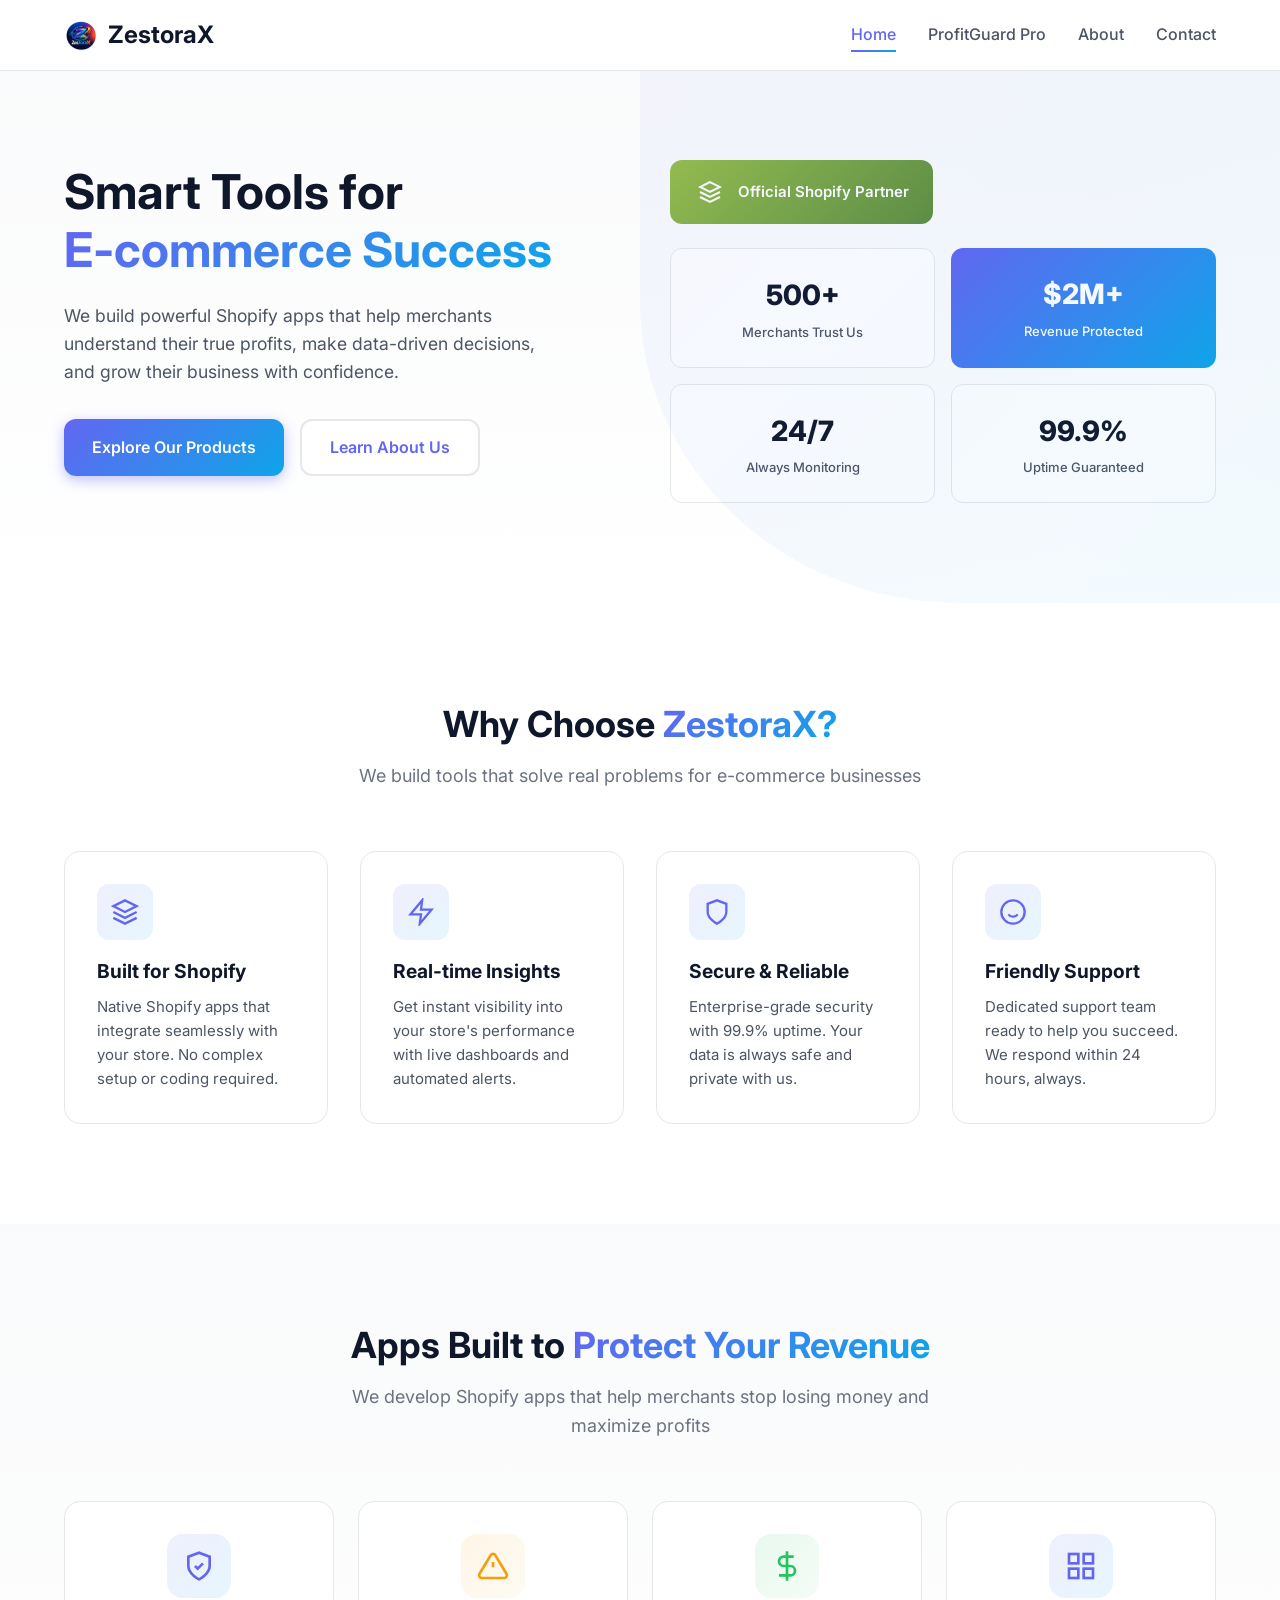
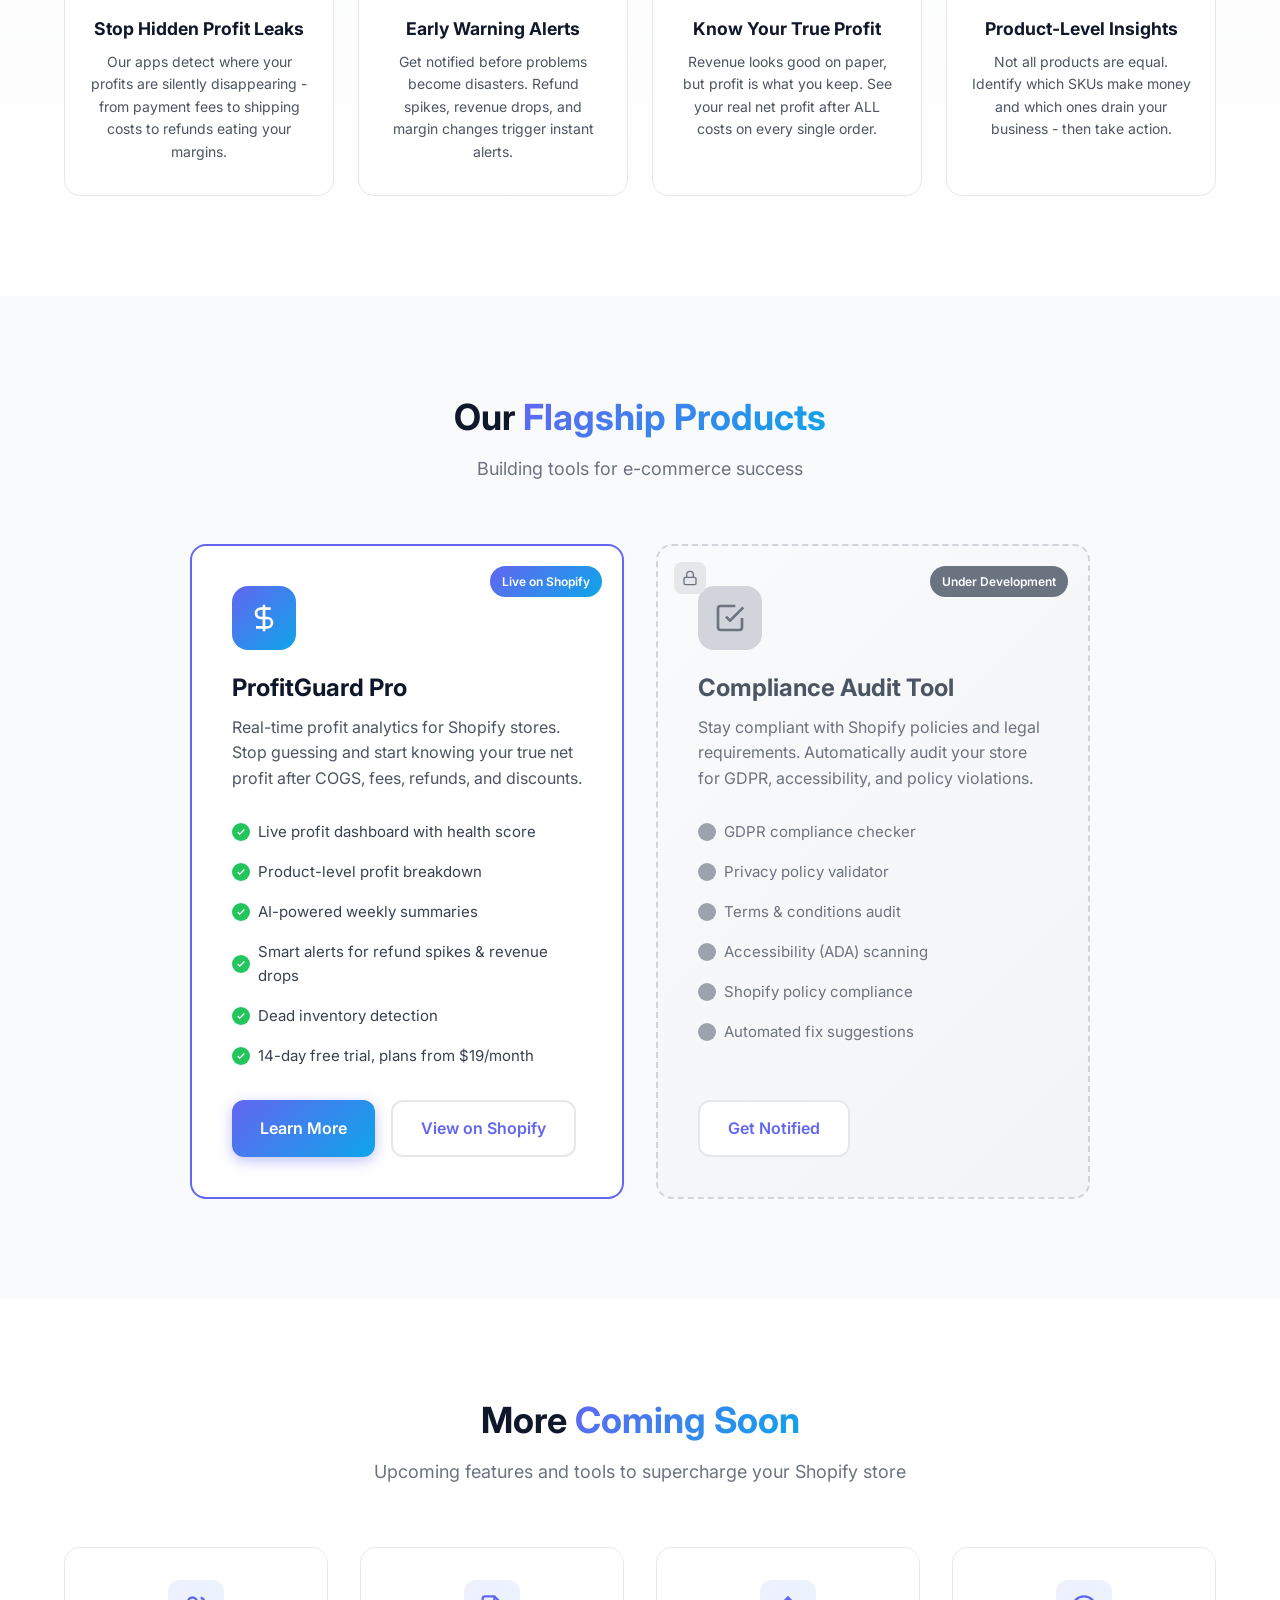
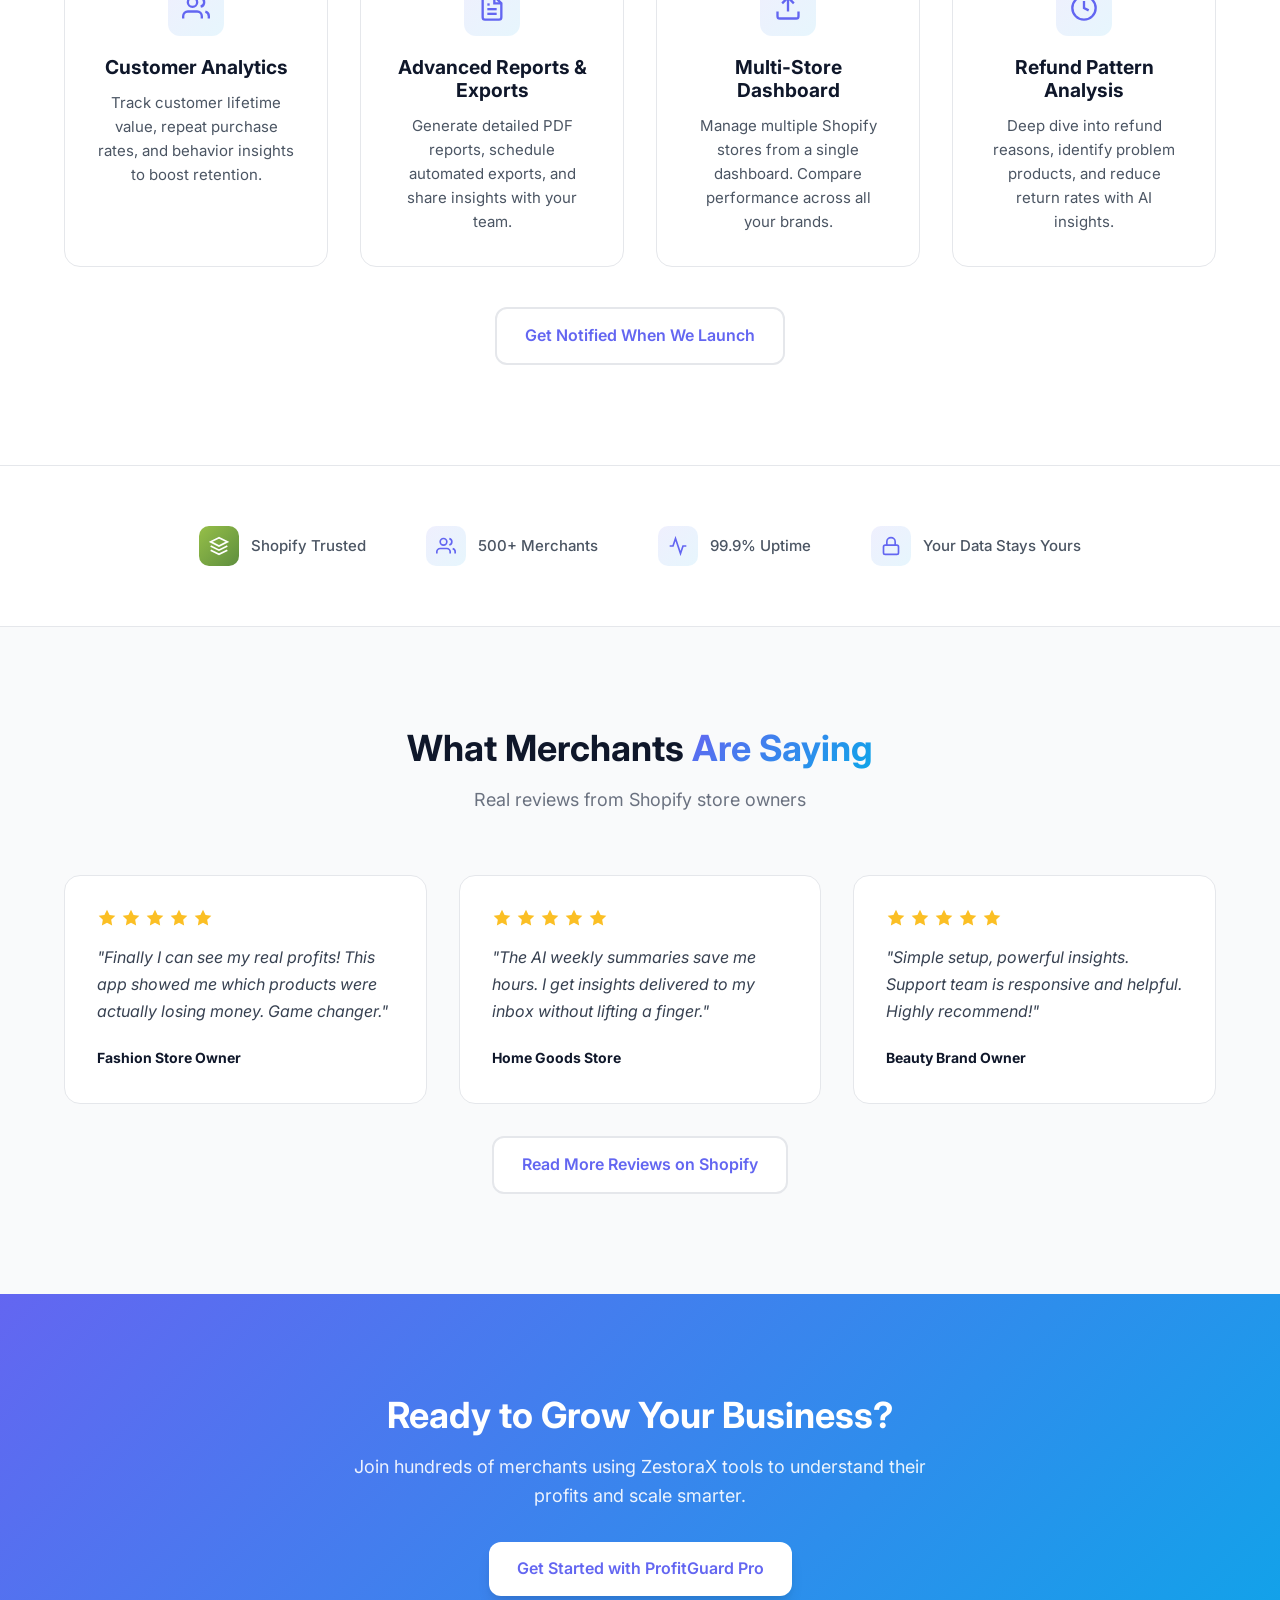
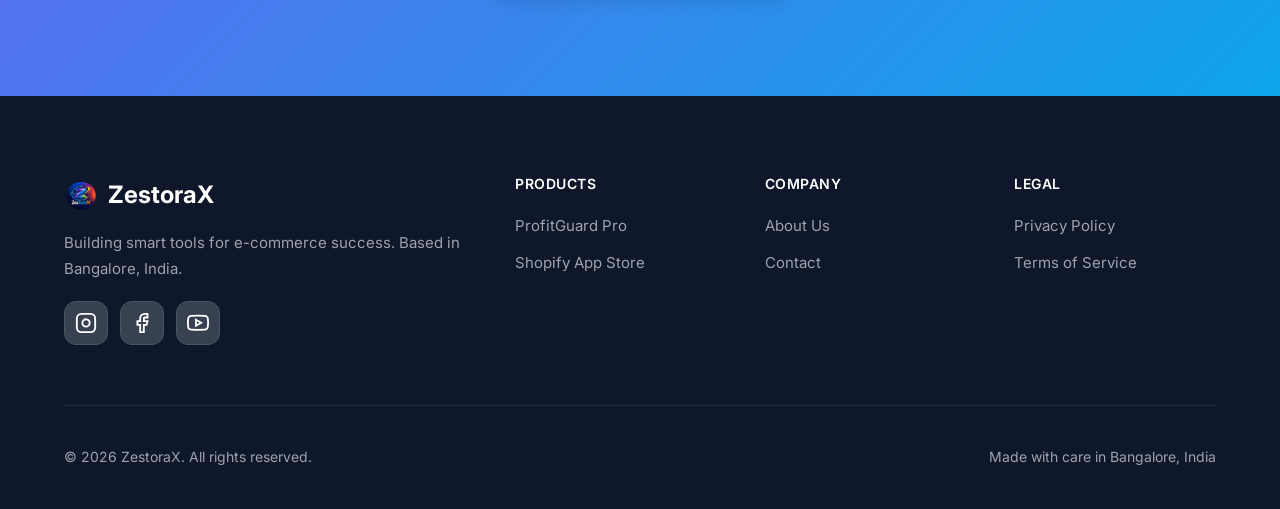
==== commit 9f02a1d3: "Use logo image in footer instead of Z icon - Replace text "Z" icon with actual logo.png in all page " ====
--- a/index.html
+++ b/index.html
@@ -431,7 +431,7 @@
             <div class="footer-grid">
                 <div class="footer-brand">
                     <a href="index.html" class="logo">
-                        <span class="logo-icon">Z</span>
+                        <img src="images/logo.png" alt="ZestoraX" class="logo-img">
                         <span class="logo-text">ZestoraX</span>
                     </a>
                     <p>Building smart tools for e-commerce success. Based in Bangalore, India.</p>
--- a/css/styles.css
+++ b/css/styles.css
@@ -817,6 +817,28 @@
     aspect-ratio: 4/3;
 }
 
+/* Screenshot Images */
+.screenshot-image {
+    width: 100%;
+    height: auto;
+    border-radius: var(--radius-lg);
+    box-shadow: var(--shadow-lg);
+    border: 1px solid var(--gray-200);
+    transition: var(--transition);
+}
+
+.screenshot-image:hover {
+    transform: scale(1.02);
+    box-shadow: var(--shadow-xl);
+}
+
+.hero-large-screenshot .screenshot-image {
+    max-width: 900px;
+    margin: 0 auto;
+    display: block;
+    border-radius: var(--radius-xl);
+}
+
 /* ============================================
    Audience Section (Who It's For)
    ============================================ */
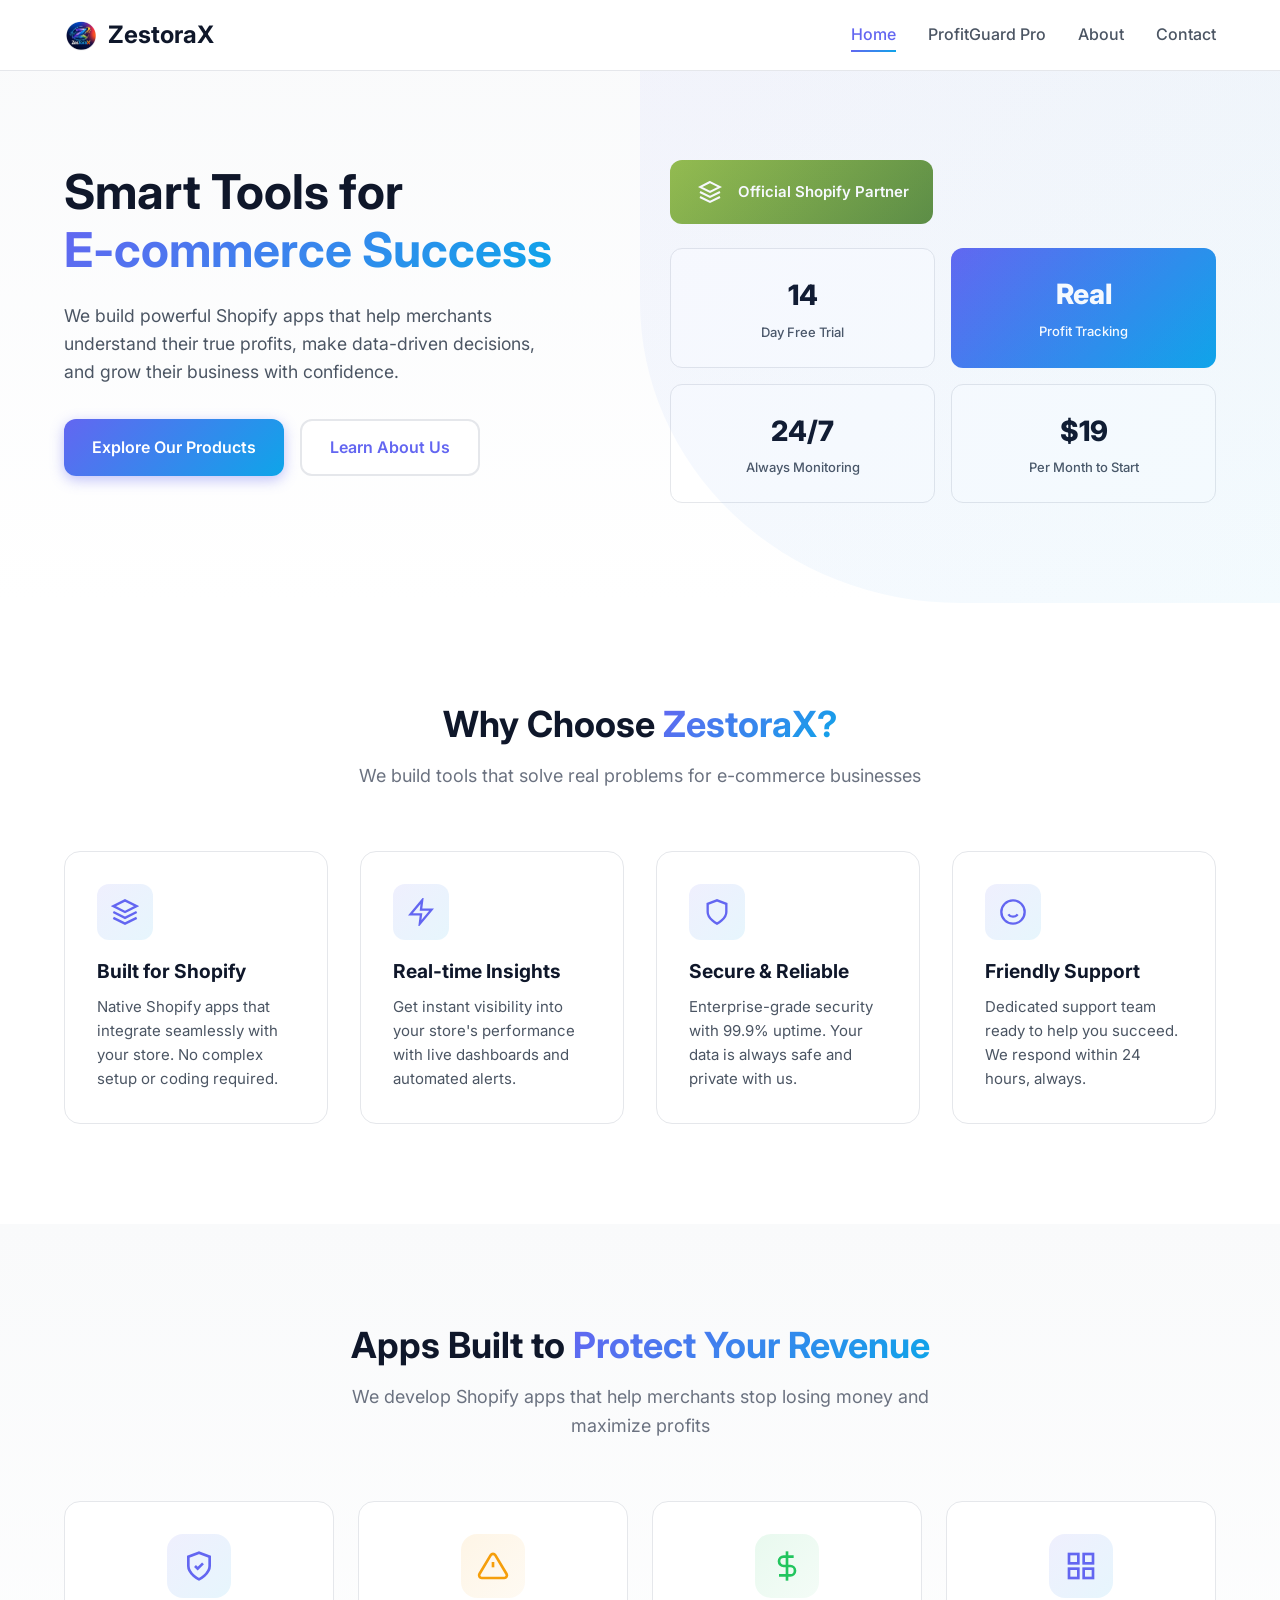
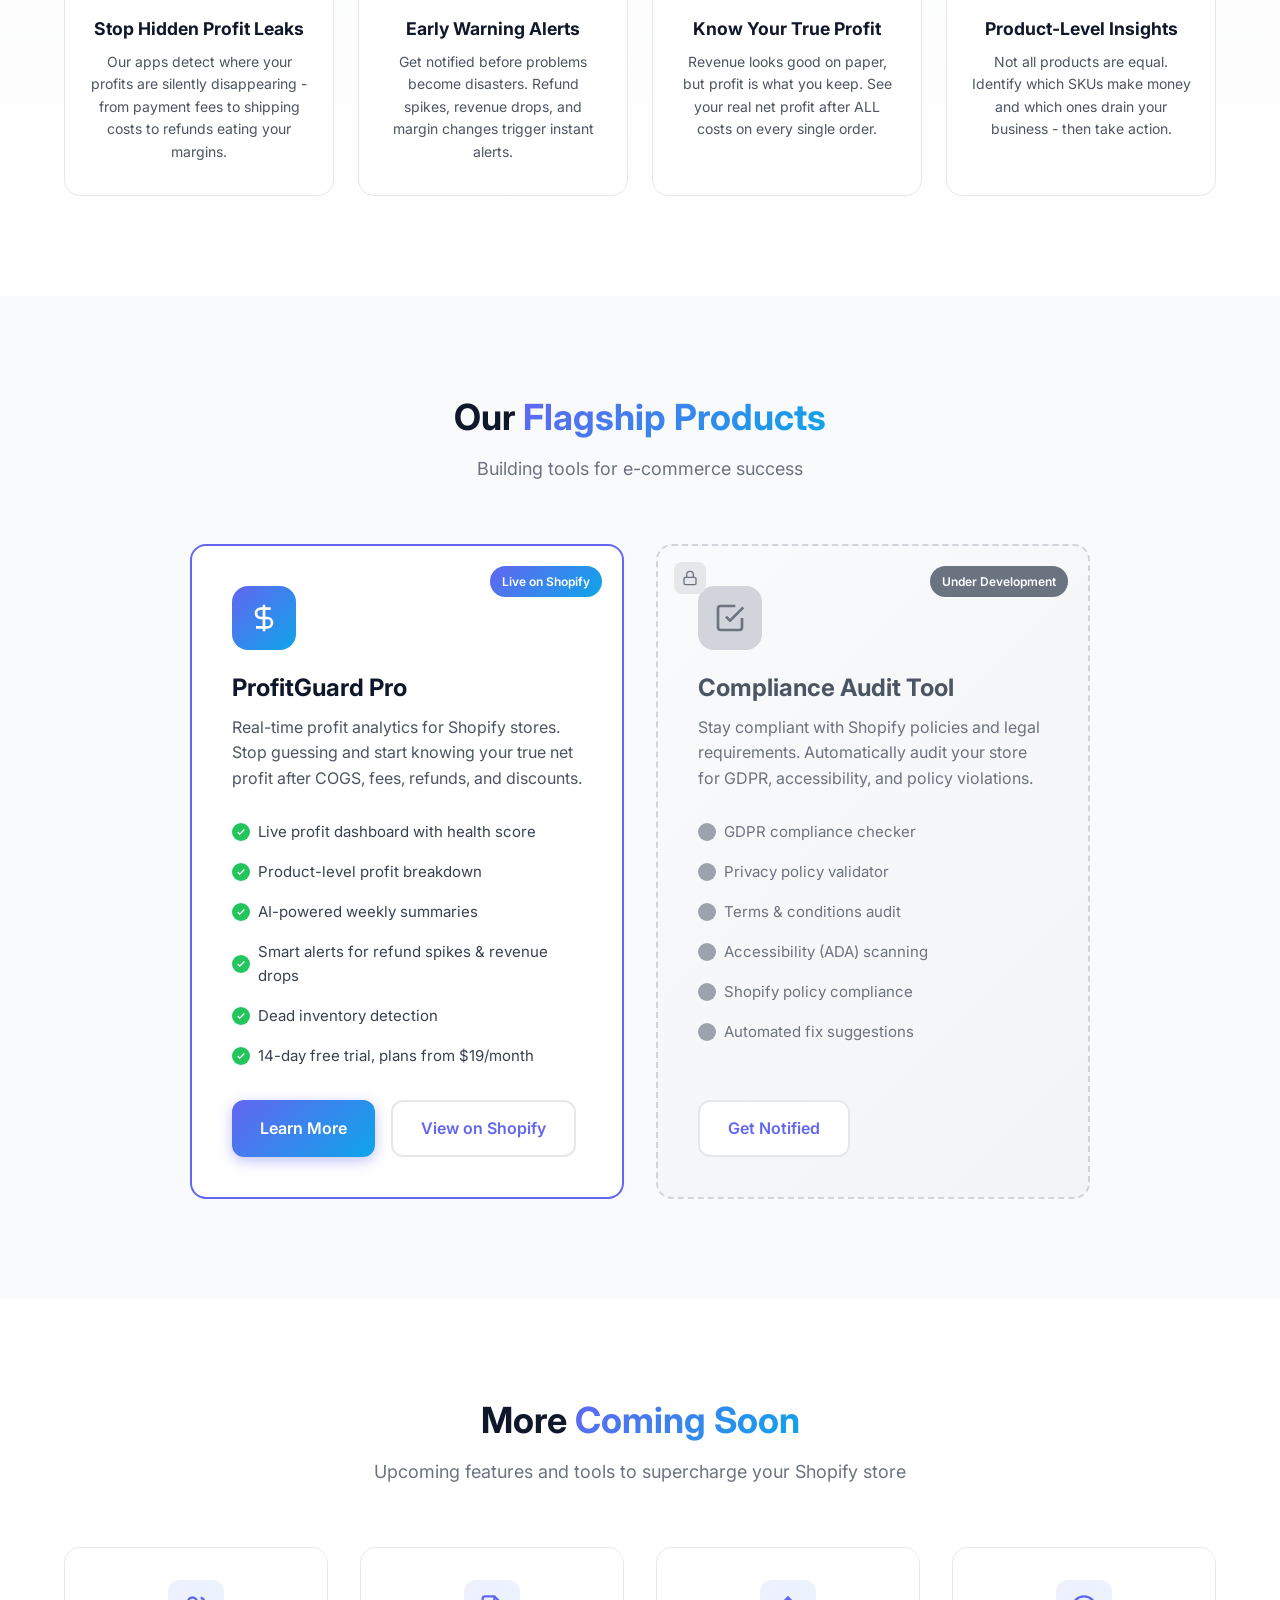
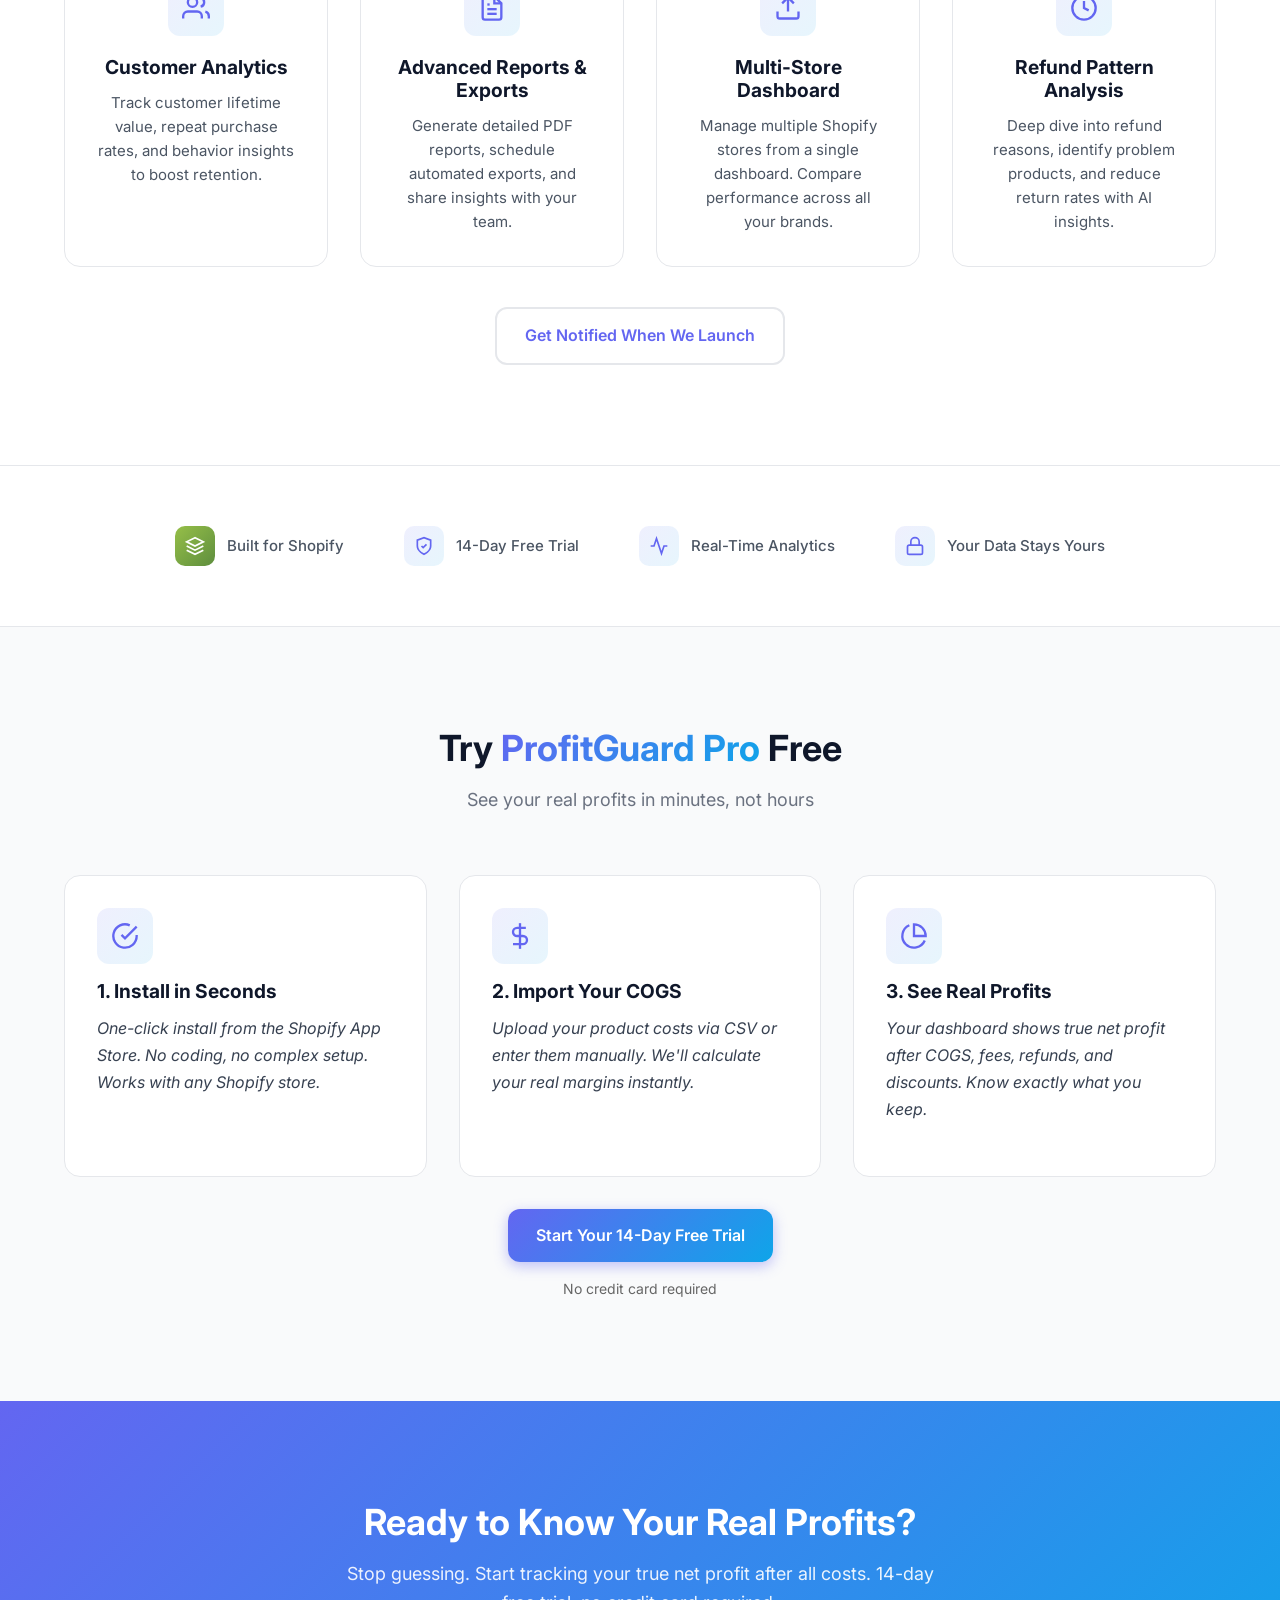
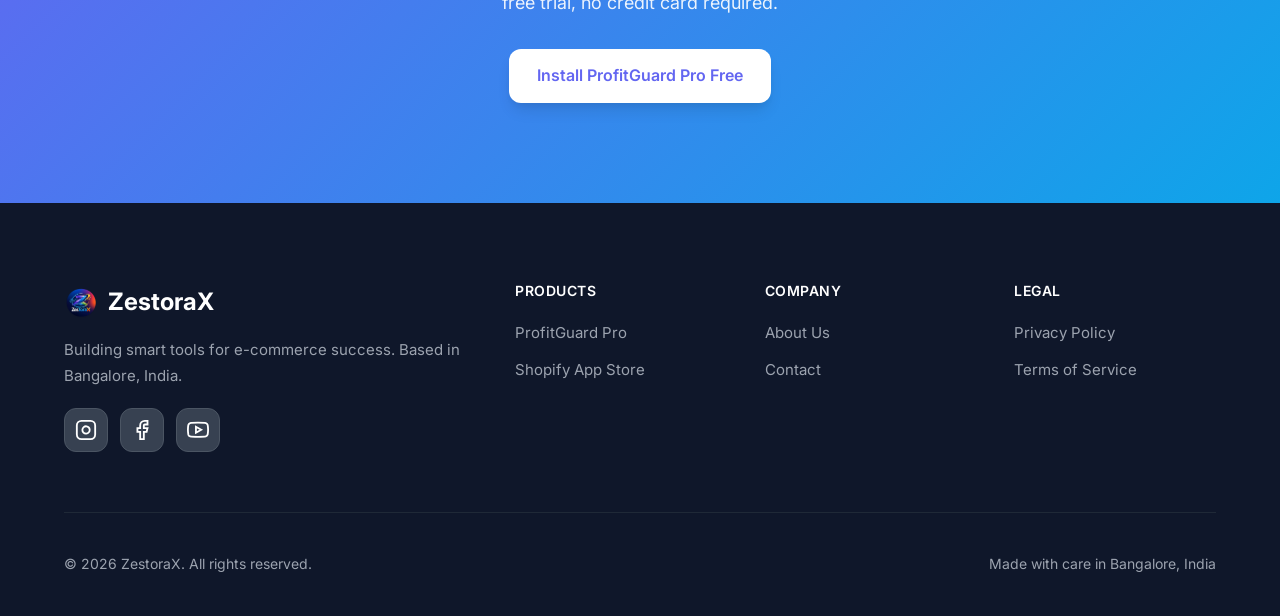
==== commit dcb71fff: "Remove inflated metrics and fake testimonials - Replace "500+ Merchants" and "$2M+ Revenue" with hon" ====
--- a/index.html
+++ b/index.html
@@ -66,20 +66,20 @@
                     <!-- Animated Stats -->
                     <div class="hero-metrics">
                         <div class="metric-card">
-                            <div class="metric-value" data-count="500">500+</div>
-                            <div class="metric-label">Merchants Trust Us</div>
+                            <div class="metric-value">14</div>
+                            <div class="metric-label">Day Free Trial</div>
                         </div>
                         <div class="metric-card highlight">
-                            <div class="metric-value">$2M+</div>
-                            <div class="metric-label">Revenue Protected</div>
+                            <div class="metric-value">Real</div>
+                            <div class="metric-label">Profit Tracking</div>
                         </div>
                         <div class="metric-card">
                             <div class="metric-value">24/7</div>
                             <div class="metric-label">Always Monitoring</div>
                         </div>
                         <div class="metric-card">
-                            <div class="metric-value">99.9%</div>
-                            <div class="metric-label">Uptime Guaranteed</div>
+                            <div class="metric-value">$19</div>
+                            <div class="metric-label">Per Month to Start</div>
                         </div>
                     </div>
                 </div>
@@ -324,18 +324,16 @@
                             <path d="M12 2L2 7l10 5 10-5-10-5zM2 17l10 5 10-5M2 12l10 5 10-5"/>
                         </svg>
                     </div>
-                    <span>Shopify Trusted</span>
+                    <span>Built for Shopify</span>
                 </div>
                 <div class="trust-badge">
                     <div class="trust-icon">
                         <svg viewBox="0 0 24 24" fill="none" stroke="currentColor" stroke-width="2">
-                            <path d="M17 21v-2a4 4 0 0 0-4-4H5a4 4 0 0 0-4 4v2"/>
-                            <circle cx="9" cy="7" r="4"/>
-                            <path d="M23 21v-2a4 4 0 0 0-3-3.87"/>
-                            <path d="M16 3.13a4 4 0 0 1 0 7.75"/>
-                        </svg>
-                    </div>
-                    <span>500+ Merchants</span>
+                            <path d="M12 22s8-4 8-10V5l-8-3-8 3v7c0 6 8 10 8 10z"/>
+                            <path d="M9 12l2 2 4-4"/>
+                        </svg>
+                    </div>
+                    <span>14-Day Free Trial</span>
                 </div>
                 <div class="trust-badge">
                     <div class="trust-icon">
@@ -343,7 +341,7 @@
                             <polyline points="22 12 18 12 15 21 9 3 6 12 2 12"/>
                         </svg>
                     </div>
-                    <span>99.9% Uptime</span>
+                    <span>Real-Time Analytics</span>
                 </div>
                 <div class="trust-badge">
                     <div class="trust-icon">
@@ -358,58 +356,50 @@
         </div>
     </section>
 
-    <!-- Reviews Section -->
+    <!-- Try It Section -->
     <section class="reviews-section">
         <div class="container">
             <div class="section-header">
-                <h2>What Merchants <span class="gradient-text">Are Saying</span></h2>
-                <p>Real reviews from Shopify store owners</p>
+                <h2>Try <span class="gradient-text">ProfitGuard Pro</span> Free</h2>
+                <p>See your real profits in minutes, not hours</p>
             </div>
             <div class="reviews-grid">
                 <div class="review-card">
-                    <div class="review-stars">
-                        <svg viewBox="0 0 24 24" fill="currentColor"><path d="M12 2l3.09 6.26L22 9.27l-5 4.87 1.18 6.88L12 17.77l-6.18 3.25L7 14.14 2 9.27l6.91-1.01L12 2z"/></svg>
-                        <svg viewBox="0 0 24 24" fill="currentColor"><path d="M12 2l3.09 6.26L22 9.27l-5 4.87 1.18 6.88L12 17.77l-6.18 3.25L7 14.14 2 9.27l6.91-1.01L12 2z"/></svg>
-                        <svg viewBox="0 0 24 24" fill="currentColor"><path d="M12 2l3.09 6.26L22 9.27l-5 4.87 1.18 6.88L12 17.77l-6.18 3.25L7 14.14 2 9.27l6.91-1.01L12 2z"/></svg>
-                        <svg viewBox="0 0 24 24" fill="currentColor"><path d="M12 2l3.09 6.26L22 9.27l-5 4.87 1.18 6.88L12 17.77l-6.18 3.25L7 14.14 2 9.27l6.91-1.01L12 2z"/></svg>
-                        <svg viewBox="0 0 24 24" fill="currentColor"><path d="M12 2l3.09 6.26L22 9.27l-5 4.87 1.18 6.88L12 17.77l-6.18 3.25L7 14.14 2 9.27l6.91-1.01L12 2z"/></svg>
-                    </div>
-                    <p class="review-text">"Finally I can see my real profits! This app showed me which products were actually losing money. Game changer."</p>
-                    <div class="review-author">
-                        <strong>Fashion Store Owner</strong>
-                    </div>
+                    <div class="feature-icon" style="margin-bottom: 16px;">
+                        <svg viewBox="0 0 24 24" fill="none" stroke="currentColor" stroke-width="2">
+                            <path d="M22 11.08V12a10 10 0 1 1-5.93-9.14"/>
+                            <polyline points="22 4 12 14.01 9 11.01"/>
+                        </svg>
+                    </div>
+                    <h3 style="margin-bottom: 12px;">1. Install in Seconds</h3>
+                    <p class="review-text">One-click install from the Shopify App Store. No coding, no complex setup. Works with any Shopify store.</p>
                 </div>
                 <div class="review-card">
-                    <div class="review-stars">
-                        <svg viewBox="0 0 24 24" fill="currentColor"><path d="M12 2l3.09 6.26L22 9.27l-5 4.87 1.18 6.88L12 17.77l-6.18 3.25L7 14.14 2 9.27l6.91-1.01L12 2z"/></svg>
-                        <svg viewBox="0 0 24 24" fill="currentColor"><path d="M12 2l3.09 6.26L22 9.27l-5 4.87 1.18 6.88L12 17.77l-6.18 3.25L7 14.14 2 9.27l6.91-1.01L12 2z"/></svg>
-                        <svg viewBox="0 0 24 24" fill="currentColor"><path d="M12 2l3.09 6.26L22 9.27l-5 4.87 1.18 6.88L12 17.77l-6.18 3.25L7 14.14 2 9.27l6.91-1.01L12 2z"/></svg>
-                        <svg viewBox="0 0 24 24" fill="currentColor"><path d="M12 2l3.09 6.26L22 9.27l-5 4.87 1.18 6.88L12 17.77l-6.18 3.25L7 14.14 2 9.27l6.91-1.01L12 2z"/></svg>
-                        <svg viewBox="0 0 24 24" fill="currentColor"><path d="M12 2l3.09 6.26L22 9.27l-5 4.87 1.18 6.88L12 17.77l-6.18 3.25L7 14.14 2 9.27l6.91-1.01L12 2z"/></svg>
-                    </div>
-                    <p class="review-text">"The AI weekly summaries save me hours. I get insights delivered to my inbox without lifting a finger."</p>
-                    <div class="review-author">
-                        <strong>Home Goods Store</strong>
-                    </div>
+                    <div class="feature-icon" style="margin-bottom: 16px;">
+                        <svg viewBox="0 0 24 24" fill="none" stroke="currentColor" stroke-width="2">
+                            <line x1="12" y1="1" x2="12" y2="23"/>
+                            <path d="M17 5H9.5a3.5 3.5 0 0 0 0 7h5a3.5 3.5 0 0 1 0 7H6"/>
+                        </svg>
+                    </div>
+                    <h3 style="margin-bottom: 12px;">2. Import Your COGS</h3>
+                    <p class="review-text">Upload your product costs via CSV or enter them manually. We'll calculate your real margins instantly.</p>
                 </div>
                 <div class="review-card">
-                    <div class="review-stars">
-                        <svg viewBox="0 0 24 24" fill="currentColor"><path d="M12 2l3.09 6.26L22 9.27l-5 4.87 1.18 6.88L12 17.77l-6.18 3.25L7 14.14 2 9.27l6.91-1.01L12 2z"/></svg>
-                        <svg viewBox="0 0 24 24" fill="currentColor"><path d="M12 2l3.09 6.26L22 9.27l-5 4.87 1.18 6.88L12 17.77l-6.18 3.25L7 14.14 2 9.27l6.91-1.01L12 2z"/></svg>
-                        <svg viewBox="0 0 24 24" fill="currentColor"><path d="M12 2l3.09 6.26L22 9.27l-5 4.87 1.18 6.88L12 17.77l-6.18 3.25L7 14.14 2 9.27l6.91-1.01L12 2z"/></svg>
-                        <svg viewBox="0 0 24 24" fill="currentColor"><path d="M12 2l3.09 6.26L22 9.27l-5 4.87 1.18 6.88L12 17.77l-6.18 3.25L7 14.14 2 9.27l6.91-1.01L12 2z"/></svg>
-                        <svg viewBox="0 0 24 24" fill="currentColor"><path d="M12 2l3.09 6.26L22 9.27l-5 4.87 1.18 6.88L12 17.77l-6.18 3.25L7 14.14 2 9.27l6.91-1.01L12 2z"/></svg>
-                    </div>
-                    <p class="review-text">"Simple setup, powerful insights. Support team is responsive and helpful. Highly recommend!"</p>
-                    <div class="review-author">
-                        <strong>Beauty Brand Owner</strong>
-                    </div>
+                    <div class="feature-icon" style="margin-bottom: 16px;">
+                        <svg viewBox="0 0 24 24" fill="none" stroke="currentColor" stroke-width="2">
+                            <path d="M21.21 15.89A10 10 0 1 1 8 2.83"/>
+                            <path d="M22 12A10 10 0 0 0 12 2v10z"/>
+                        </svg>
+                    </div>
+                    <h3 style="margin-bottom: 12px;">3. See Real Profits</h3>
+                    <p class="review-text">Your dashboard shows true net profit after COGS, fees, refunds, and discounts. Know exactly what you keep.</p>
                 </div>
             </div>
             <div style="text-align: center; margin-top: 32px;">
-                <a href="https://apps.shopify.com/profitguard-2#reviews" class="btn btn-secondary" target="_blank">
-                    Read More Reviews on Shopify
+                <a href="https://apps.shopify.com/profitguard-2" class="btn btn-primary" target="_blank">
+                    Start Your 14-Day Free Trial
                 </a>
+                <p style="margin-top: 16px; color: #666; font-size: 14px;">No credit card required</p>
             </div>
         </div>
     </section>
@@ -418,9 +408,9 @@
     <section class="cta">
         <div class="container">
             <div class="cta-content">
-                <h2>Ready to Grow Your Business?</h2>
-                <p>Join hundreds of merchants using ZestoraX tools to understand their profits and scale smarter.</p>
-                <a href="profitguard-pro.html" class="btn btn-white">Get Started with ProfitGuard Pro</a>
+                <h2>Ready to Know Your Real Profits?</h2>
+                <p>Stop guessing. Start tracking your true net profit after all costs. 14-day free trial, no credit card required.</p>
+                <a href="https://apps.shopify.com/profitguard-2" class="btn btn-white" target="_blank">Install ProfitGuard Pro Free</a>
             </div>
         </div>
     </section>
--- a/css/styles.css
+++ b/css/styles.css
@@ -1658,17 +1658,26 @@
 }
 
 .about-image {
+    border-radius: var(--radius-lg);
+    overflow: hidden;
+}
+
+.about-image .placeholder {
     background: var(--gradient);
-    border-radius: var(--radius-lg);
     aspect-ratio: 1;
     display: flex;
     align-items: center;
     justify-content: center;
-}
-
-.about-image .placeholder {
     color: var(--white);
     font-size: 2rem;
+    border-radius: var(--radius-lg);
+}
+
+.about-hero-img {
+    width: 100%;
+    height: auto;
+    border-radius: var(--radius-lg);
+    box-shadow: var(--shadow-lg);
 }
 
 /* Company Stats for About Page */
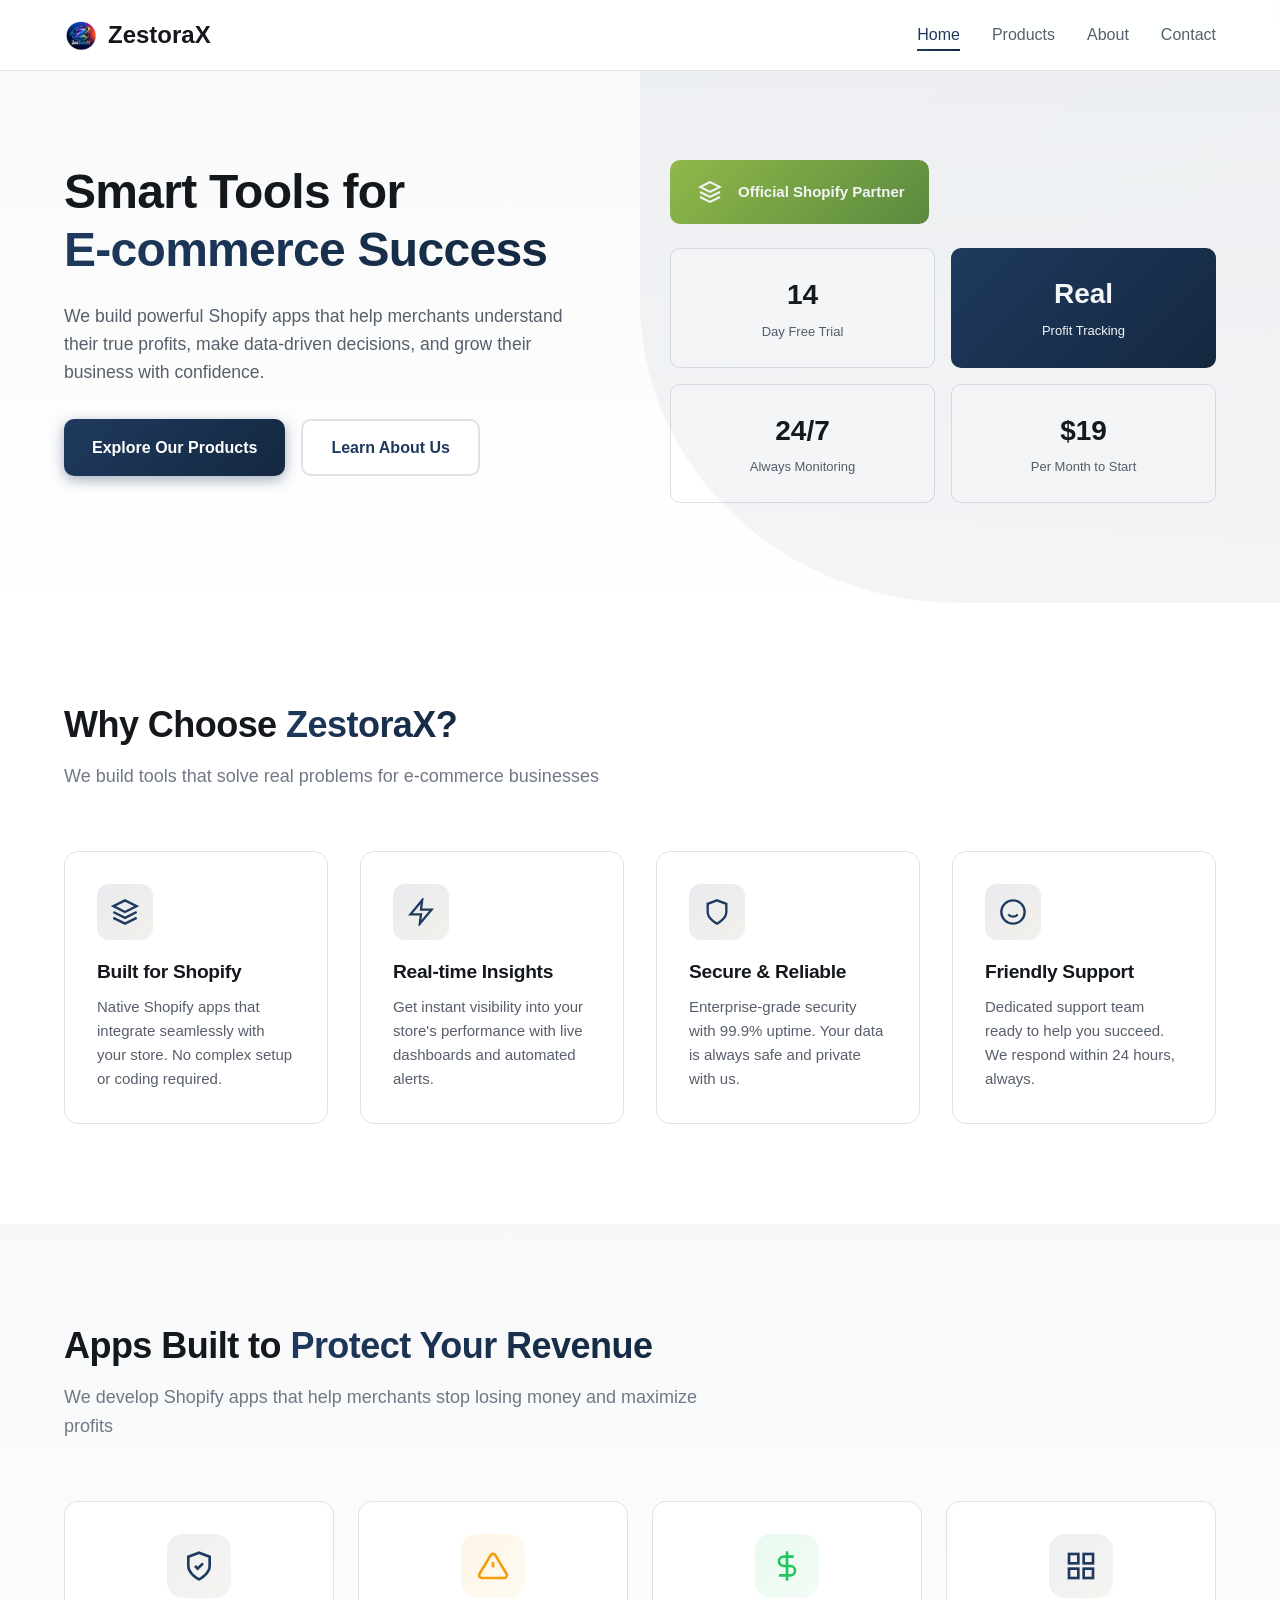
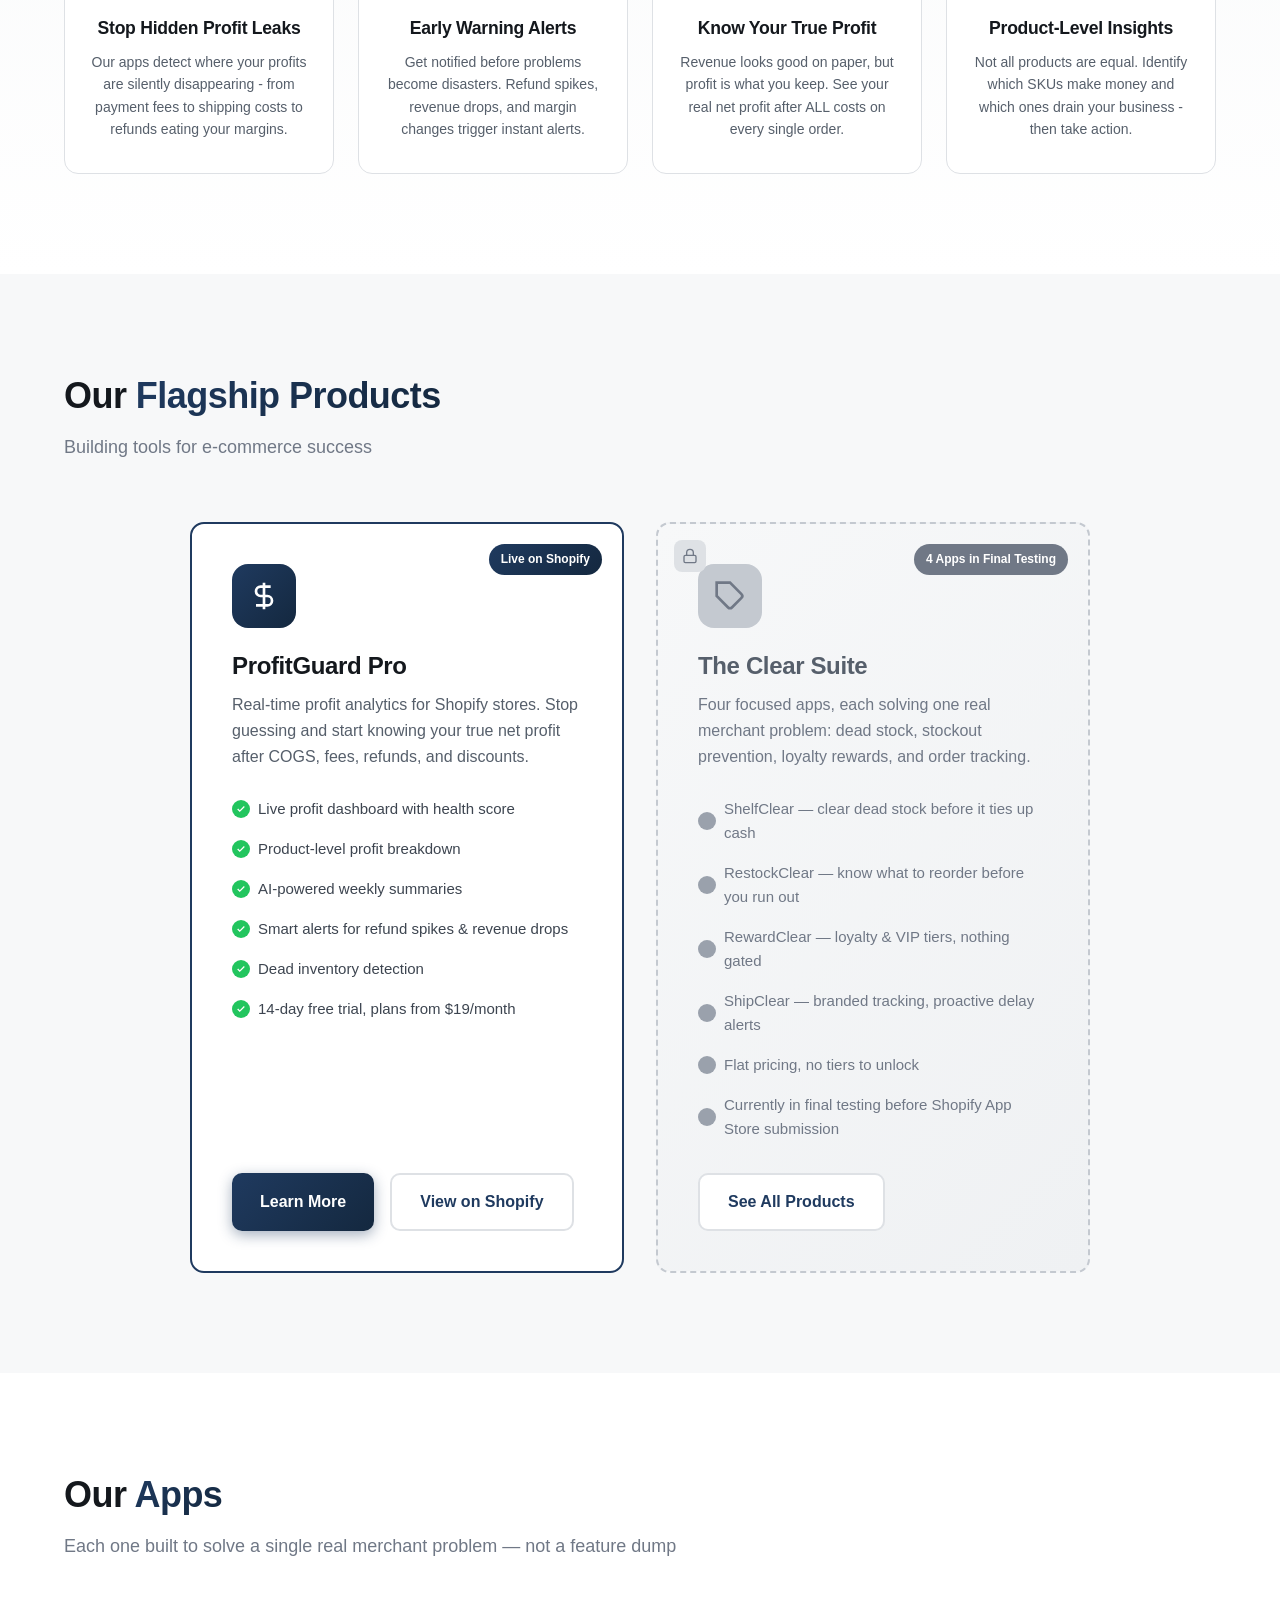
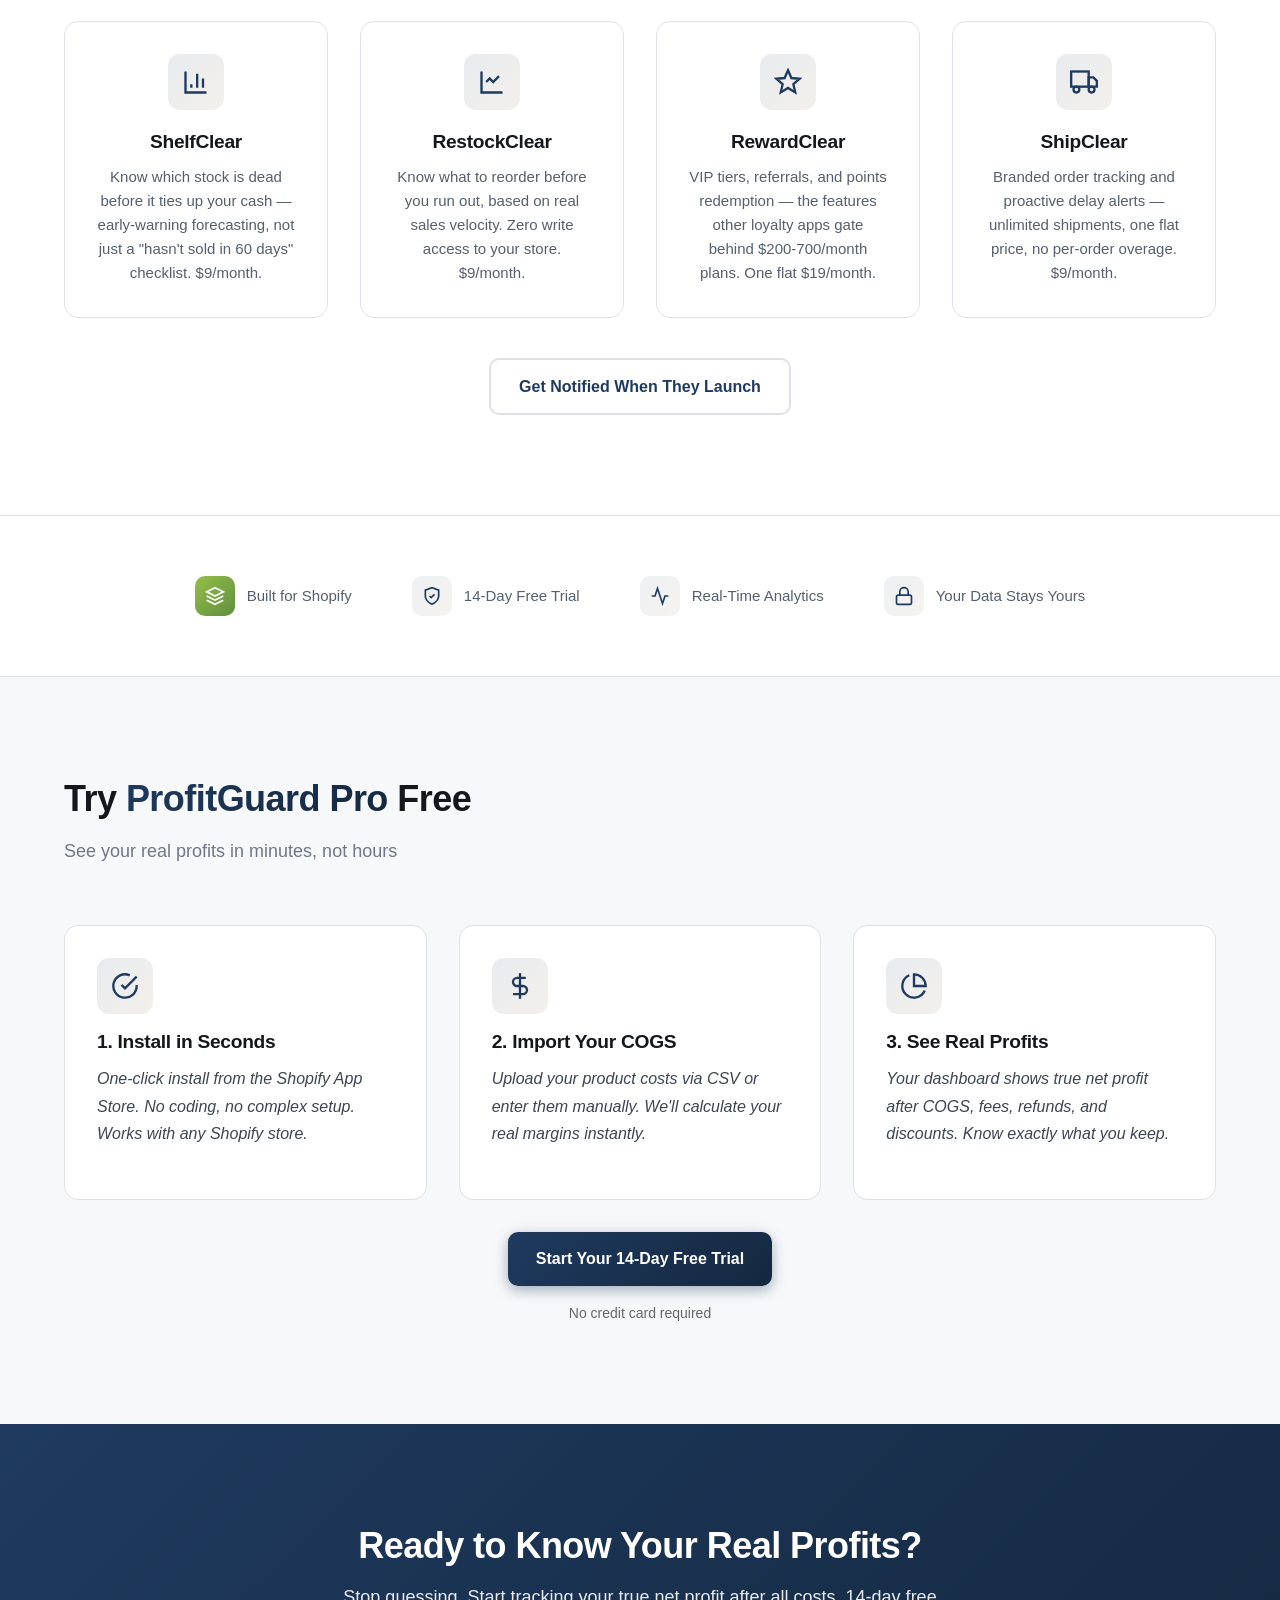
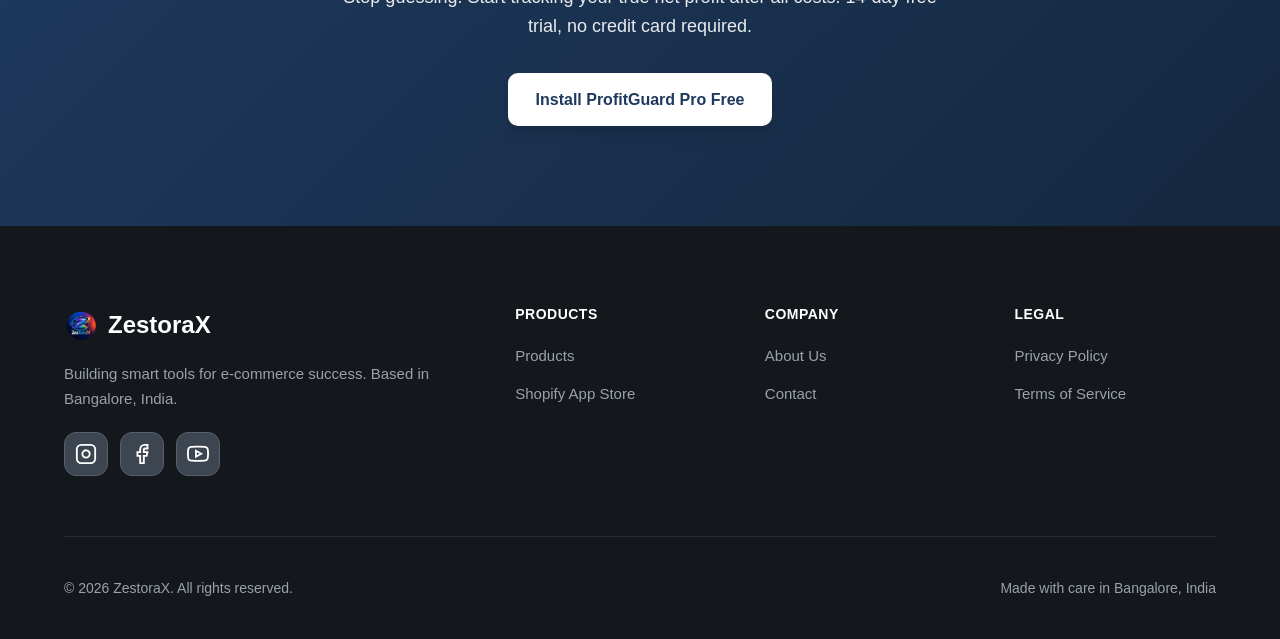
==== commit 025468ed: "Add pages for ShelfClear, RestockClear, RewardClear, ShipClear; redesign visual identity - New produ" ====
--- a/index.html
+++ b/index.html
@@ -7,9 +7,6 @@
     <meta name="keywords" content="ZestoraX, Shopify apps, e-commerce tools, profit analytics, ProfitGuard Pro">
     <title>ZestoraX - Smart Tools for E-commerce Success</title>
     <link rel="stylesheet" href="css/styles.css">
-    <link rel="preconnect" href="https://fonts.googleapis.com">
-    <link rel="preconnect" href="https://fonts.gstatic.com" crossorigin>
-    <link href="https://fonts.googleapis.com/css2?family=Inter:wght@400;500;600;700;800&display=swap" rel="stylesheet">
     <link rel="icon" type="image/x-icon" href="images/favicon.ico">
     <link rel="apple-touch-icon" href="images/logo.png">
 </head>
@@ -28,7 +25,7 @@
             </button>
             <ul class="nav-links">
                 <li><a href="index.html" class="active">Home</a></li>
-                <li><a href="profitguard-pro.html">ProfitGuard Pro</a></li>
+                <li><a href="products.html">Products</a></li>
                 <li><a href="about.html">About</a></li>
                 <li><a href="contact.html">Contact</a></li>
             </ul>
@@ -222,7 +219,7 @@
                     </div>
                 </div>
                 <div class="product-card locked">
-                    <div class="product-badge locked-badge">Under Development</div>
+                    <div class="product-badge locked-badge">4 Apps in Final Testing</div>
                     <div class="locked-overlay">
                         <svg viewBox="0 0 24 24" fill="none" stroke="currentColor" stroke-width="2">
                             <rect x="3" y="11" width="18" height="11" rx="2" ry="2"/>
@@ -231,85 +228,75 @@
                     </div>
                     <div class="product-icon locked-icon">
                         <svg viewBox="0 0 24 24" fill="none" stroke="currentColor" stroke-width="2">
-                            <path d="M9 11l3 3L22 4"/>
-                            <path d="M21 12v7a2 2 0 0 1-2 2H5a2 2 0 0 1-2-2V5a2 2 0 0 1 2-2h11"/>
-                        </svg>
-                    </div>
-                    <h3>Compliance Audit Tool</h3>
-                    <p>Stay compliant with Shopify policies and legal requirements. Automatically audit your store for GDPR, accessibility, and policy violations.</p>
+                            <path d="M20.59 13.41L13.42 20.58a2 2 0 0 1-2.83 0L2 12V2h10l8.59 8.59a2 2 0 0 1 0 2.82z"/>
+                            <line x1="7" y1="7" x2="7.01" y2="7"/>
+                        </svg>
+                    </div>
+                    <h3>The Clear Suite</h3>
+                    <p>Four focused apps, each solving one real merchant problem: dead stock, stockout prevention, loyalty rewards, and order tracking.</p>
                     <ul class="product-features locked-features">
-                        <li>GDPR compliance checker</li>
-                        <li>Privacy policy validator</li>
-                        <li>Terms & conditions audit</li>
-                        <li>Accessibility (ADA) scanning</li>
-                        <li>Shopify policy compliance</li>
-                        <li>Automated fix suggestions</li>
+                        <li>ShelfClear — clear dead stock before it ties up cash</li>
+                        <li>RestockClear — know what to reorder before you run out</li>
+                        <li>RewardClear — loyalty & VIP tiers, nothing gated</li>
+                        <li>ShipClear — branded tracking, proactive delay alerts</li>
+                        <li>Flat pricing, no tiers to unlock</li>
+                        <li>Currently in final testing before Shopify App Store submission</li>
                     </ul>
                     <div style="display: flex; gap: 16px; flex-wrap: wrap;">
-                        <a href="contact.html" class="btn btn-secondary">Get Notified</a>
-                    </div>
-                </div>
-            </div>
-        </div>
-    </section>
-
-    <!-- Coming Soon Section -->
+                        <a href="products.html" class="btn btn-secondary">See All Products</a>
+                    </div>
+                </div>
+            </div>
+        </div>
+    </section>
+
+    <!-- Our Apps Section -->
     <section class="features" style="background: var(--white);">
         <div class="container">
             <div class="section-header">
-                <h2>More <span class="gradient-text">Coming Soon</span></h2>
-                <p>Upcoming features and tools to supercharge your Shopify store</p>
+                <h2>Our <span class="gradient-text">Apps</span></h2>
+                <p>Each one built to solve a single real merchant problem — not a feature dump</p>
             </div>
             <div class="features-grid">
                 <div class="feature-card" style="text-align: center;">
                     <div class="feature-icon" style="margin: 0 auto 20px;">
                         <svg viewBox="0 0 24 24" fill="none" stroke="currentColor" stroke-width="2">
-                            <path d="M17 21v-2a4 4 0 0 0-4-4H5a4 4 0 0 0-4 4v2"/>
-                            <circle cx="9" cy="7" r="4"/>
-                            <path d="M23 21v-2a4 4 0 0 0-3-3.87"/>
-                            <path d="M16 3.13a4 4 0 0 1 0 7.75"/>
-                        </svg>
-                    </div>
-                    <h3>Customer Analytics</h3>
-                    <p>Track customer lifetime value, repeat purchase rates, and behavior insights to boost retention.</p>
+                            <path d="M3 3v18h18"/><path d="M18 17V9M13 17V5M8 17v-3"/>
+                        </svg>
+                    </div>
+                    <h3>ShelfClear</h3>
+                    <p>Know which stock is dead before it ties up your cash — early-warning forecasting, not just a "hasn't sold in 60 days" checklist. $9/month.</p>
                 </div>
                 <div class="feature-card" style="text-align: center;">
                     <div class="feature-icon" style="margin: 0 auto 20px;">
                         <svg viewBox="0 0 24 24" fill="none" stroke="currentColor" stroke-width="2">
-                            <path d="M14 2H6a2 2 0 0 0-2 2v16a2 2 0 0 0 2 2h12a2 2 0 0 0 2-2V8z"/>
-                            <polyline points="14 2 14 8 20 8"/>
-                            <line x1="16" y1="13" x2="8" y2="13"/>
-                            <line x1="16" y1="17" x2="8" y2="17"/>
-                            <polyline points="10 9 9 9 8 9"/>
-                        </svg>
-                    </div>
-                    <h3>Advanced Reports & Exports</h3>
-                    <p>Generate detailed PDF reports, schedule automated exports, and share insights with your team.</p>
+                            <path d="M3 3v18h18"/><path d="M7 12l3-3 3 3 5-5"/>
+                        </svg>
+                    </div>
+                    <h3>RestockClear</h3>
+                    <p>Know what to reorder before you run out, based on real sales velocity. Zero write access to your store. $9/month.</p>
                 </div>
                 <div class="feature-card" style="text-align: center;">
                     <div class="feature-icon" style="margin: 0 auto 20px;">
                         <svg viewBox="0 0 24 24" fill="none" stroke="currentColor" stroke-width="2">
-                            <path d="M21 15v4a2 2 0 0 1-2 2H5a2 2 0 0 1-2-2v-4"/>
-                            <polyline points="17 8 12 3 7 8"/>
-                            <line x1="12" y1="3" x2="12" y2="15"/>
-                        </svg>
-                    </div>
-                    <h3>Multi-Store Dashboard</h3>
-                    <p>Manage multiple Shopify stores from a single dashboard. Compare performance across all your brands.</p>
+                            <path d="M12 2l2.9 6.6 7.1.6-5.4 4.7 1.6 7-6.2-3.8-6.2 3.8 1.6-7-5.4-4.7 7.1-.6z"/>
+                        </svg>
+                    </div>
+                    <h3>RewardClear</h3>
+                    <p>VIP tiers, referrals, and points redemption — the features other loyalty apps gate behind $200-700/month plans. One flat $19/month.</p>
                 </div>
                 <div class="feature-card" style="text-align: center;">
                     <div class="feature-icon" style="margin: 0 auto 20px;">
                         <svg viewBox="0 0 24 24" fill="none" stroke="currentColor" stroke-width="2">
-                            <circle cx="12" cy="12" r="10"/>
-                            <path d="M12 6v6l4 2"/>
-                        </svg>
-                    </div>
-                    <h3>Refund Pattern Analysis</h3>
-                    <p>Deep dive into refund reasons, identify problem products, and reduce return rates with AI insights.</p>
+                            <rect x="1" y="3" width="15" height="13"/><path d="M16 8h4l3 3v5h-7V8z"/><circle cx="5.5" cy="18.5" r="2.5"/><circle cx="18.5" cy="18.5" r="2.5"/>
+                        </svg>
+                    </div>
+                    <h3>ShipClear</h3>
+                    <p>Branded order tracking and proactive delay alerts — unlimited shipments, one flat price, no per-order overage. $9/month.</p>
                 </div>
             </div>
             <div style="text-align: center; margin-top: 40px;">
-                <a href="contact.html" class="btn btn-secondary">Get Notified When We Launch</a>
+                <a href="contact.html" class="btn btn-secondary">Get Notified When They Launch</a>
             </div>
         </div>
     </section>
@@ -450,7 +437,7 @@
                 <div class="footer-links">
                     <h4>Products</h4>
                     <ul>
-                        <li><a href="profitguard-pro.html">ProfitGuard Pro</a></li>
+                        <li><a href="products.html">Products</a></li>
                         <li><a href="https://apps.shopify.com/profitguard-2" target="_blank">Shopify App Store</a></li>
                     </ul>
                 </div>
--- a/css/styles.css
+++ b/css/styles.css
@@ -2,40 +2,47 @@
    ZestoraX Website - Professional Styles
    ============================================ */
 
-/* CSS Variables */
+/* CSS Variables
+   Palette: deep steel-navy + warm bronze — a considered pair distinct from
+   every individual app's own brand color (rust/teal/berry/indigo), and from
+   the generic purple-to-blue gradient this replaces. Neutrals carry a
+   slight cool-slate bias tying back to the navy, instead of a stock,
+   unbiased gray ramp. --accent/--warning/--danger are left untouched below:
+   they do real semantic work (success/warning/error states) throughout the
+   stylesheet and aren't the brand's decorative accent. */
 :root {
-    --primary: #6366f1;
-    --primary-dark: #4f46e5;
-    --primary-light: #818cf8;
-    --secondary: #0ea5e9;
+    --primary: #1F3A5F;
+    --primary-dark: #14283F;
+    --primary-light: #3D5D82;
+    --secondary: #8B6E3F;
     --accent: #22c55e;
     --accent-light: #4ade80;
     --warning: #f59e0b;
     --danger: #ef4444;
-    --dark: #0f172a;
-    --dark-light: #1e293b;
-    --gray-900: #111827;
-    --gray-800: #1f2937;
-    --gray-700: #374151;
-    --gray-600: #4b5563;
-    --gray-500: #6b7280;
-    --gray-400: #9ca3af;
-    --gray-300: #d1d5db;
-    --gray-200: #e5e7eb;
-    --gray-100: #f3f4f6;
-    --gray-50: #f9fafb;
+    --dark: #14181D;
+    --dark-light: #1C2129;
+    --gray-900: #1A2028;
+    --gray-800: #262D37;
+    --gray-700: #3D4550;
+    --gray-600: #565F6B;
+    --gray-500: #707886;
+    --gray-400: #9AA1AC;
+    --gray-300: #C4C9D0;
+    --gray-200: #DEE1E5;
+    --gray-100: #EFF1F3;
+    --gray-50: #F7F8F9;
     --white: #ffffff;
-    --gradient: linear-gradient(135deg, var(--primary) 0%, var(--secondary) 100%);
-    --gradient-dark: linear-gradient(135deg, var(--primary-dark) 0%, #0284c7 100%);
-    --gradient-subtle: linear-gradient(135deg, rgba(99, 102, 241, 0.1) 0%, rgba(14, 165, 233, 0.1) 100%);
+    --gradient: linear-gradient(135deg, var(--primary) 0%, var(--primary-dark) 100%);
+    --gradient-dark: linear-gradient(135deg, var(--primary-dark) 0%, #0A1622 100%);
+    --gradient-subtle: linear-gradient(135deg, rgba(31, 58, 95, 0.08) 0%, rgba(139, 110, 63, 0.08) 100%);
     --shadow-sm: 0 1px 2px 0 rgba(0, 0, 0, 0.05);
     --shadow: 0 4px 6px -1px rgba(0, 0, 0, 0.1), 0 2px 4px -1px rgba(0, 0, 0, 0.06);
     --shadow-md: 0 10px 15px -3px rgba(0, 0, 0, 0.1), 0 4px 6px -2px rgba(0, 0, 0, 0.05);
     --shadow-lg: 0 20px 25px -5px rgba(0, 0, 0, 0.1), 0 10px 10px -5px rgba(0, 0, 0, 0.04);
     --shadow-xl: 0 25px 50px -12px rgba(0, 0, 0, 0.25);
-    --radius: 12px;
-    --radius-lg: 16px;
-    --radius-xl: 24px;
+    --radius: 10px;
+    --radius-lg: 14px;
+    --radius-xl: 20px;
     --transition: all 0.3s ease;
 }
 
@@ -51,12 +58,16 @@
 }
 
 body {
-    font-family: 'Inter', -apple-system, BlinkMacSystemFont, 'Segoe UI', Roboto, sans-serif;
+    font-family: -apple-system, "SF Pro Display", "Segoe UI", "Helvetica Neue", Helvetica, Arial, sans-serif;
     font-size: 16px;
     line-height: 1.6;
     color: var(--gray-700);
     background: var(--white);
     -webkit-font-smoothing: antialiased;
+}
+
+h1, h2, h3, h4, h5, h6 {
+    letter-spacing: -0.015em;
 }
 
 a {
@@ -117,12 +128,12 @@
 .btn-primary {
     background: var(--gradient);
     color: var(--white);
-    box-shadow: 0 4px 14px rgba(99, 102, 241, 0.4);
+    box-shadow: 0 4px 14px rgba(31, 58, 95, 0.4);
 }
 
 .btn-primary:hover {
     transform: translateY(-2px);
-    box-shadow: 0 6px 20px rgba(99, 102, 241, 0.5);
+    box-shadow: 0 6px 20px rgba(31, 58, 95, 0.5);
 }
 
 .btn-secondary {
@@ -530,8 +541,9 @@
 
 /* Section Styles */
 .section-header {
-    text-align: center;
+    text-align: left;
     margin-bottom: 60px;
+    max-width: 640px;
 }
 
 .section-header h2 {
@@ -541,8 +553,6 @@
 .section-header p {
     font-size: 1.125rem;
     color: var(--gray-500);
-    max-width: 600px;
-    margin: 0 auto;
 }
 
 /* ============================================
@@ -580,7 +590,7 @@
     display: flex;
     align-items: center;
     justify-content: center;
-    background: linear-gradient(135deg, rgba(99, 102, 241, 0.1) 0%, rgba(14, 165, 233, 0.1) 100%);
+    background: linear-gradient(135deg, rgba(31, 58, 95, 0.1) 0%, rgba(139, 110, 63, 0.1) 100%);
     border-radius: 50%;
     margin: 0 auto 24px;
 }
@@ -1275,7 +1285,7 @@
     display: flex;
     align-items: center;
     justify-content: center;
-    background: linear-gradient(135deg, rgba(99, 102, 241, 0.1) 0%, rgba(14, 165, 233, 0.1) 100%);
+    background: linear-gradient(135deg, rgba(31, 58, 95, 0.1) 0%, rgba(139, 110, 63, 0.1) 100%);
     border-radius: 12px;
     margin-bottom: 20px;
 }
@@ -1794,7 +1804,7 @@
     display: flex;
     align-items: center;
     justify-content: center;
-    background: linear-gradient(135deg, rgba(99, 102, 241, 0.1) 0%, rgba(14, 165, 233, 0.1) 100%);
+    background: linear-gradient(135deg, rgba(31, 58, 95, 0.1) 0%, rgba(139, 110, 63, 0.1) 100%);
     border-radius: 12px;
     font-size: 1.25rem;
 }
@@ -1854,7 +1864,7 @@
 .form-group select:focus {
     outline: none;
     border-color: var(--primary);
-    box-shadow: 0 0 0 3px rgba(99, 102, 241, 0.1);
+    box-shadow: 0 0 0 3px rgba(31, 58, 95, 0.1);
 }
 
 .form-group textarea {
@@ -1891,7 +1901,7 @@
 
 .product-full.featured {
     border: 2px solid var(--primary);
-    background: linear-gradient(135deg, rgba(99, 102, 241, 0.02) 0%, rgba(14, 165, 233, 0.02) 100%);
+    background: linear-gradient(135deg, rgba(31, 58, 95, 0.02) 0%, rgba(139, 110, 63, 0.02) 100%);
 }
 
 .product-full .product-info h2 {
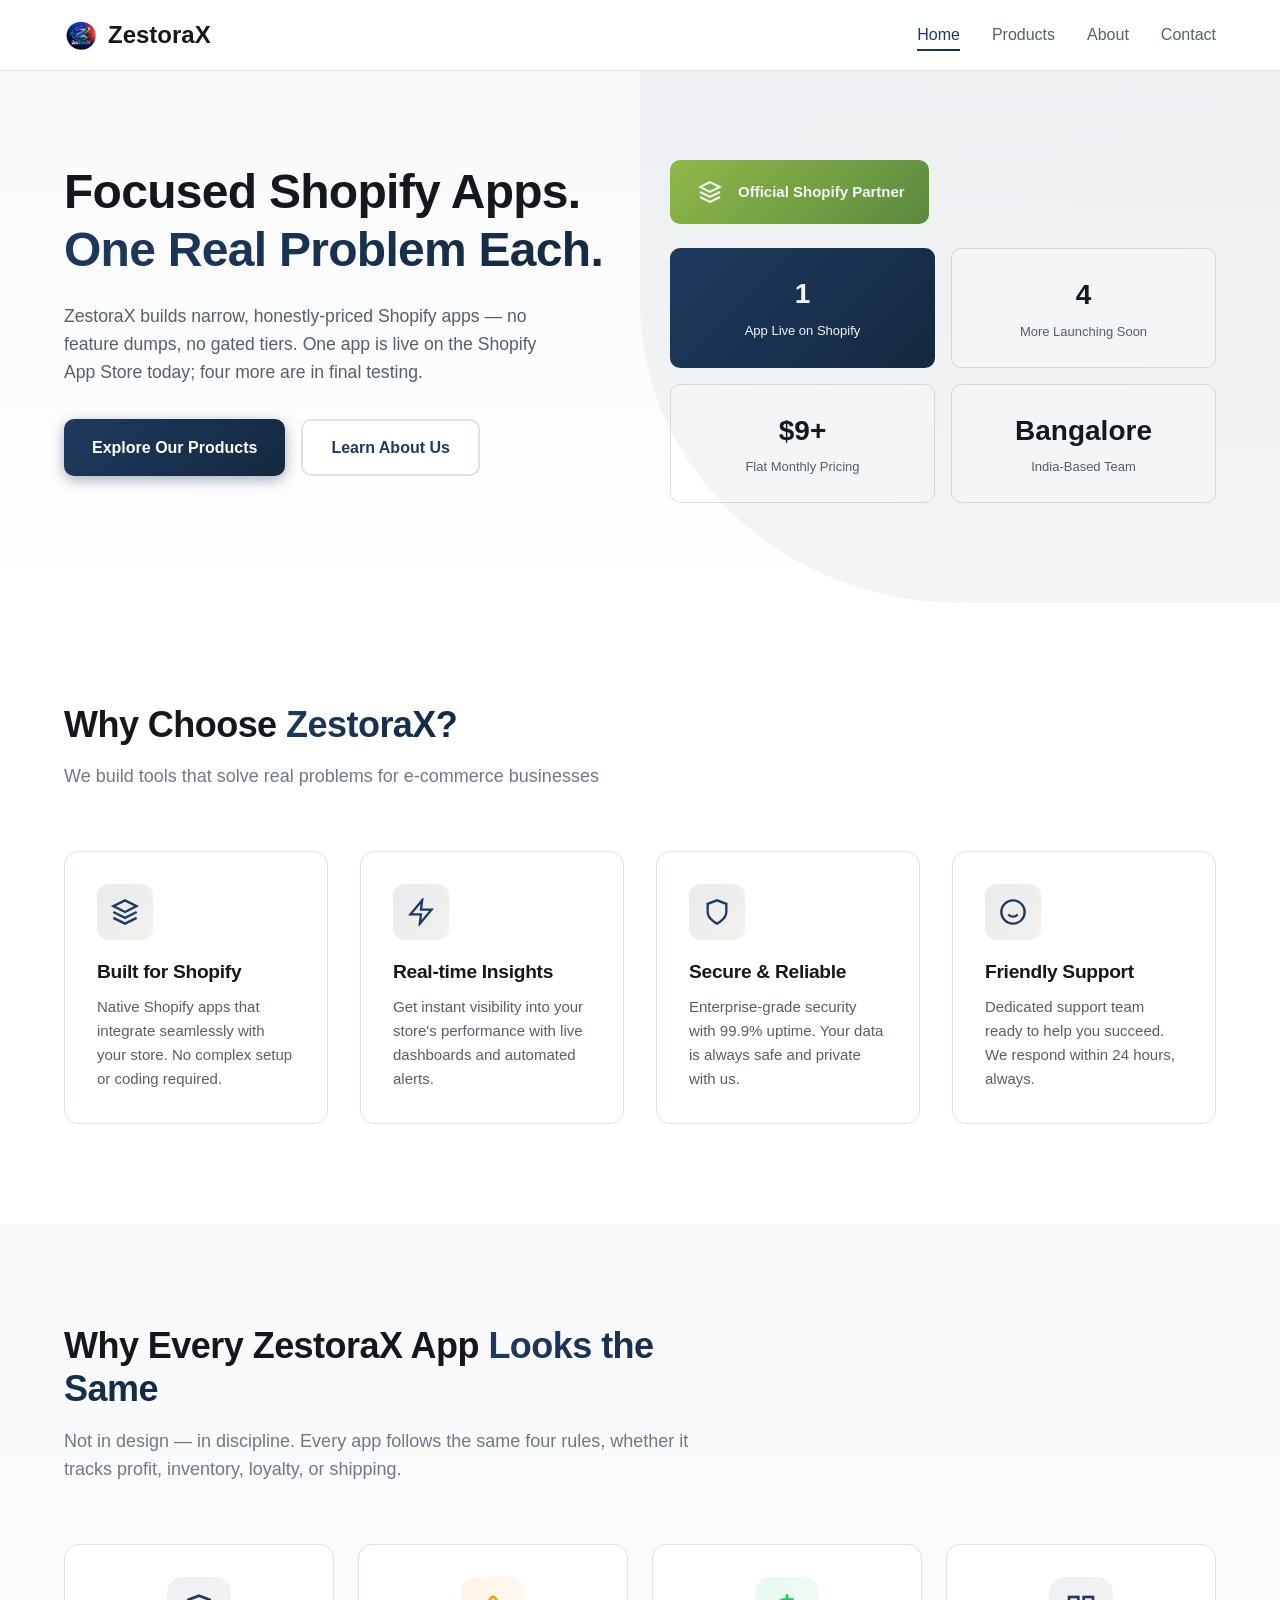
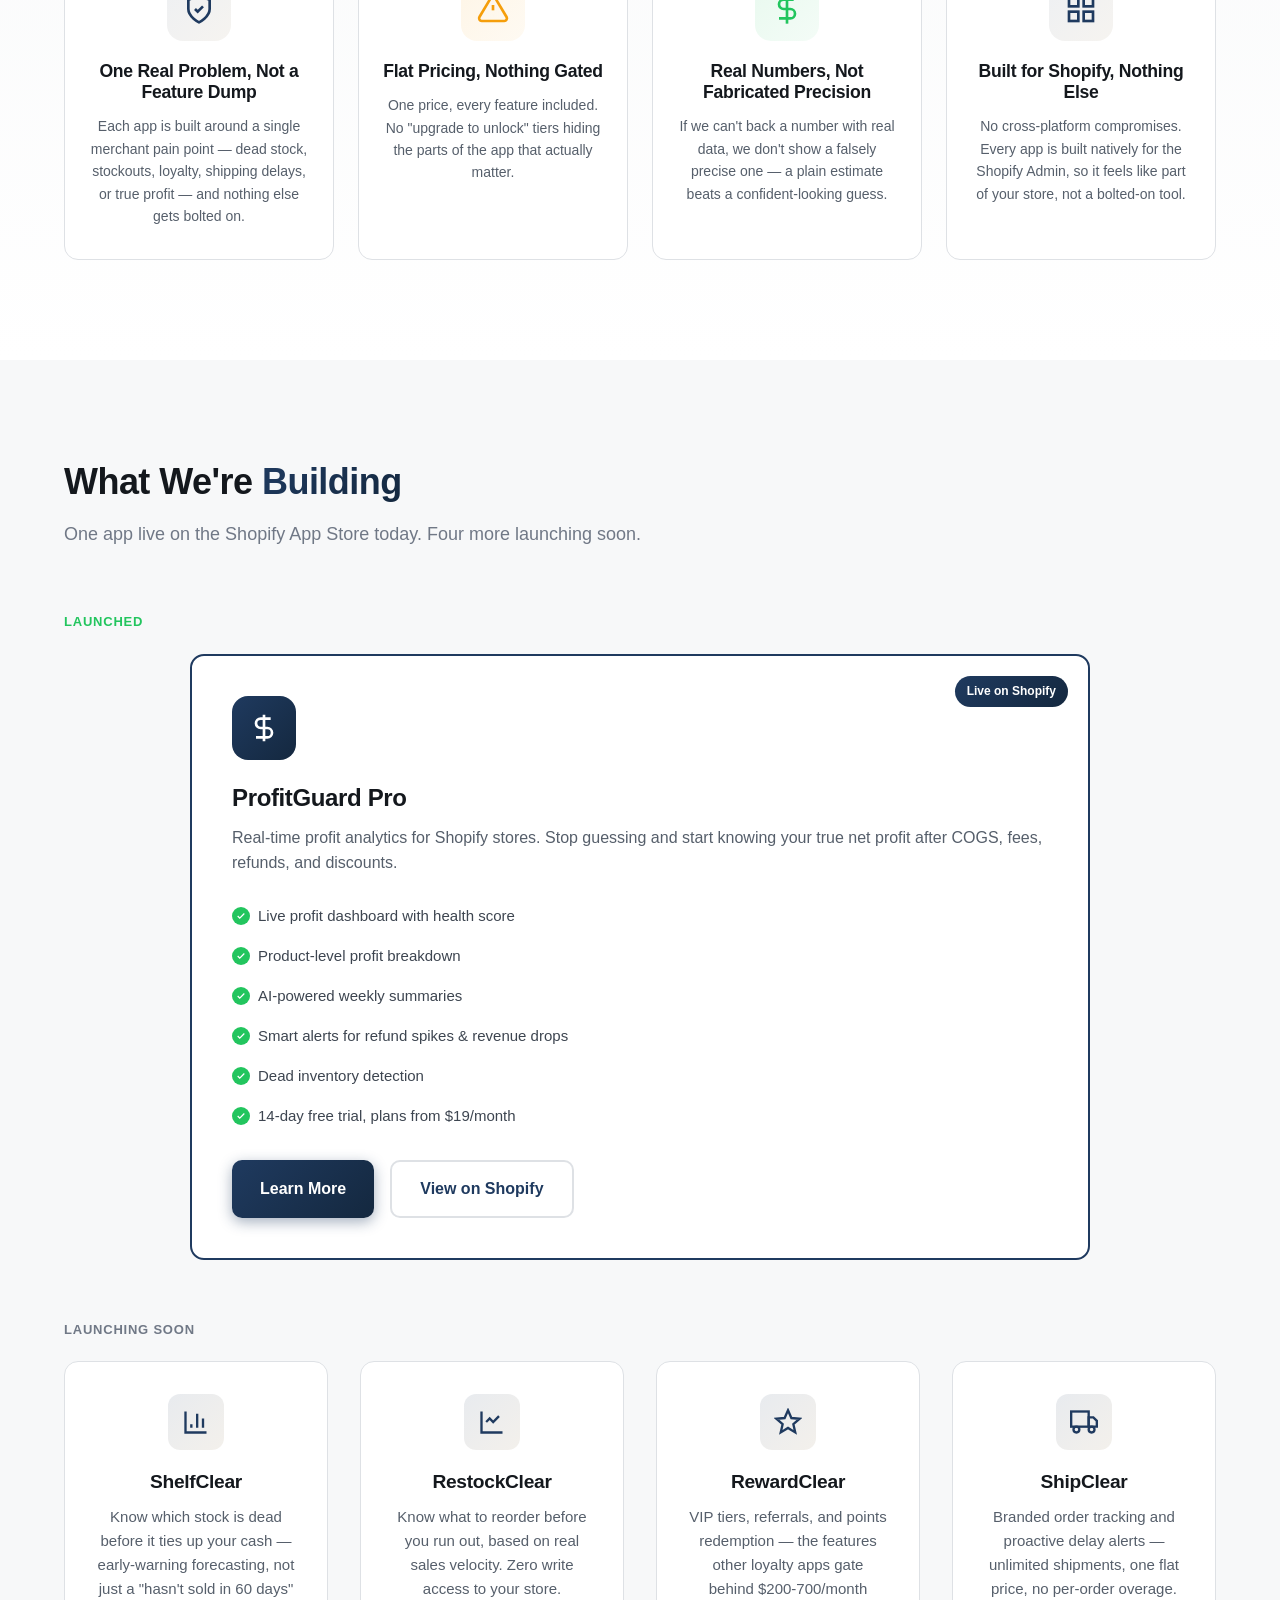
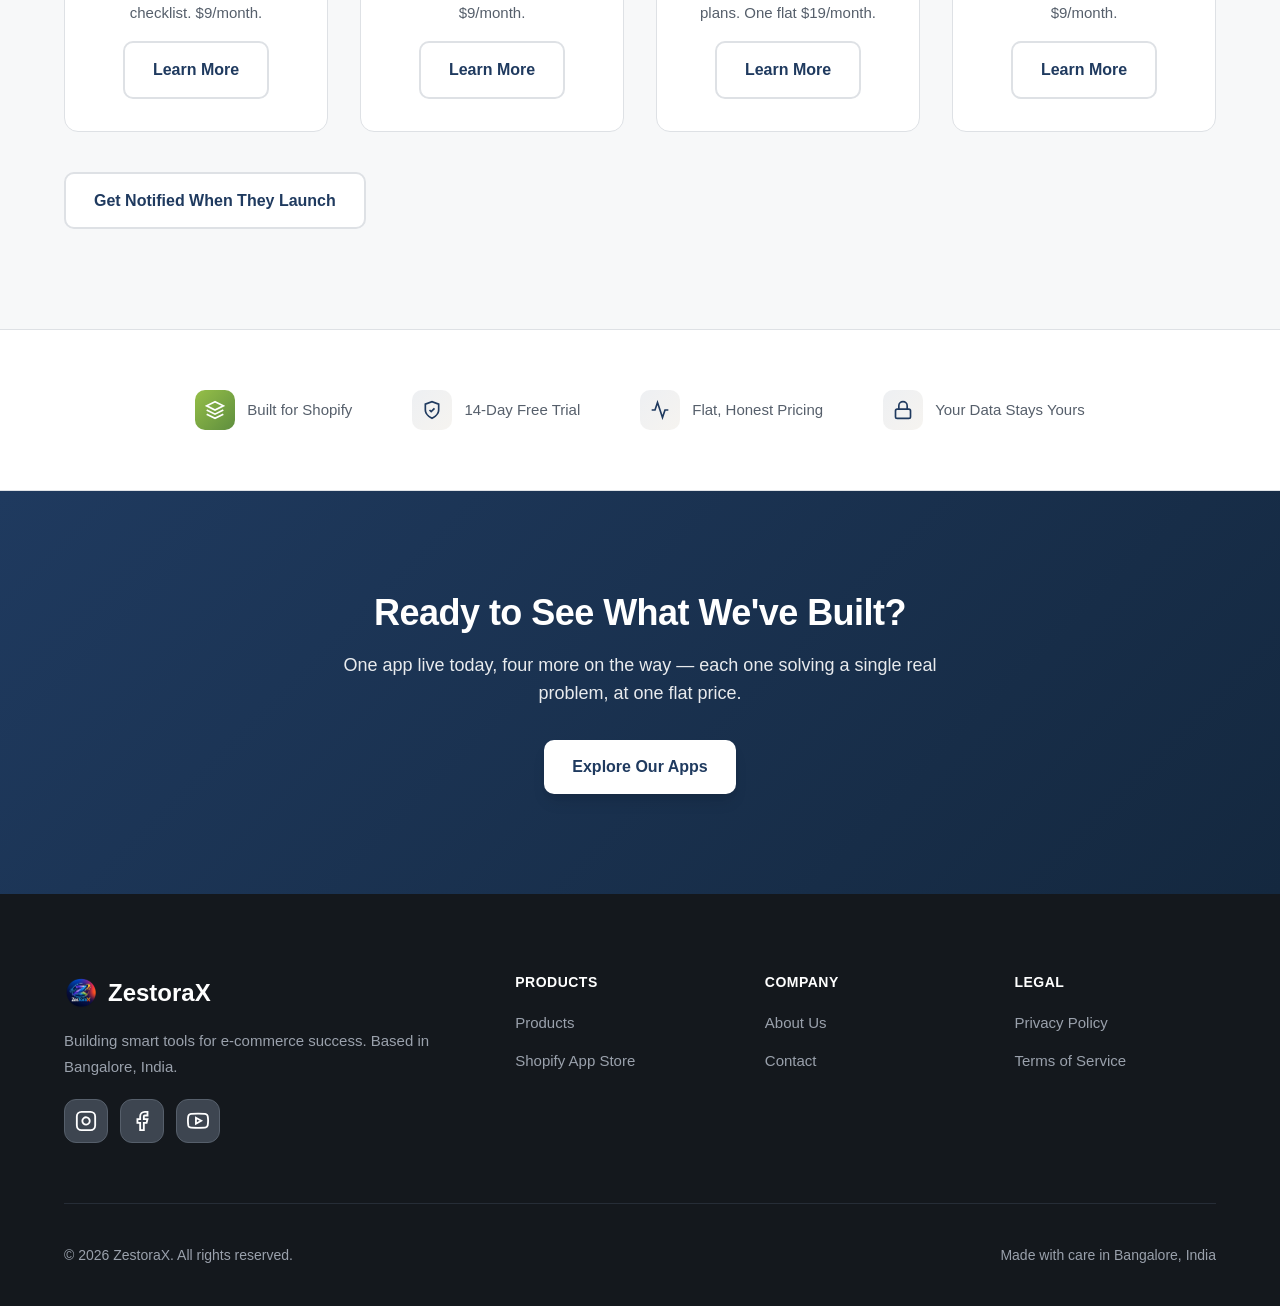
==== commit 2e3df7a6: "Reposition homepage and contact page as ZestoraX-first, not ProfitGuard-first - Homepage hero, philo" ====
--- a/index.html
+++ b/index.html
@@ -3,8 +3,9 @@
 <head>
     <meta charset="UTF-8">
     <meta name="viewport" content="width=device-width, initial-scale=1.0">
-    <meta name="description" content="ZestoraX - Building smart tools for e-commerce success. We create powerful Shopify apps to help merchants understand their profits and grow their business.">
-    <meta name="keywords" content="ZestoraX, Shopify apps, e-commerce tools, profit analytics, ProfitGuard Pro">
+    <meta name="p:domain_verify" content="7755a6f31425435336e4b94a59b1b089"/>
+    <meta name="description" content="ZestoraX builds focused Shopify apps, each solving one real merchant problem: profit analytics, dead stock, stockout prevention, loyalty rewards, and order tracking.">
+    <meta name="keywords" content="ZestoraX, Shopify apps, e-commerce tools, ProfitGuard Pro, ShelfClear, RestockClear, RewardClear, ShipClear">
     <title>ZestoraX - Smart Tools for E-commerce Success</title>
     <link rel="stylesheet" href="css/styles.css">
     <link rel="icon" type="image/x-icon" href="images/favicon.ico">
@@ -39,14 +40,14 @@
             <div class="hero-grid">
                 <div class="hero-content">
                     <h1 class="hero-title">
-                        Smart Tools for<br>
-                        <span class="gradient-text">E-commerce Success</span>
+                        Focused Shopify Apps.<br>
+                        <span class="gradient-text">One Real Problem Each.</span>
                     </h1>
                     <p class="hero-subtitle">
-                        We build powerful Shopify apps that help merchants understand their true profits, make data-driven decisions, and grow their business with confidence.
+                        ZestoraX builds narrow, honestly-priced Shopify apps — no feature dumps, no gated tiers. One app is live on the Shopify App Store today; four more are in final testing.
                     </p>
                     <div class="hero-buttons">
-                        <a href="profitguard-pro.html" class="btn btn-primary">Explore Our Products</a>
+                        <a href="products.html" class="btn btn-primary">Explore Our Products</a>
                         <a href="about.html" class="btn btn-secondary">Learn About Us</a>
                     </div>
                 </div>
@@ -60,23 +61,23 @@
                         </div>
                         <span>Official Shopify Partner</span>
                     </div>
-                    <!-- Animated Stats -->
+                    <!-- Stats -->
                     <div class="hero-metrics">
+                        <div class="metric-card highlight">
+                            <div class="metric-value">1</div>
+                            <div class="metric-label">App Live on Shopify</div>
+                        </div>
                         <div class="metric-card">
-                            <div class="metric-value">14</div>
-                            <div class="metric-label">Day Free Trial</div>
-                        </div>
-                        <div class="metric-card highlight">
-                            <div class="metric-value">Real</div>
-                            <div class="metric-label">Profit Tracking</div>
+                            <div class="metric-value">4</div>
+                            <div class="metric-label">More Launching Soon</div>
                         </div>
                         <div class="metric-card">
-                            <div class="metric-value">24/7</div>
-                            <div class="metric-label">Always Monitoring</div>
+                            <div class="metric-value">$9+</div>
+                            <div class="metric-label">Flat Monthly Pricing</div>
                         </div>
                         <div class="metric-card">
-                            <div class="metric-value">$19</div>
-                            <div class="metric-label">Per Month to Start</div>
+                            <div class="metric-value">Bangalore</div>
+                            <div class="metric-label">India-Based Team</div>
                         </div>
                     </div>
                 </div>
@@ -133,12 +134,12 @@
         </div>
     </section>
 
-    <!-- Protect Your Revenue Section -->
+    <!-- Our Approach Section -->
     <section class="revenue-protection">
         <div class="container">
             <div class="section-header">
-                <h2>Apps Built to <span class="gradient-text">Protect Your Revenue</span></h2>
-                <p>We develop Shopify apps that help merchants stop losing money and maximize profits</p>
+                <h2>Why Every ZestoraX App <span class="gradient-text">Looks the Same</span></h2>
+                <p>Not in design — in discipline. Every app follows the same four rules, whether it tracks profit, inventory, loyalty, or shipping.</p>
             </div>
             <div class="protection-grid">
                 <div class="protection-card">
@@ -148,8 +149,8 @@
                             <path d="M9 12l2 2 4-4"/>
                         </svg>
                     </div>
-                    <h3>Stop Hidden Profit Leaks</h3>
-                    <p>Our apps detect where your profits are silently disappearing - from payment fees to shipping costs to refunds eating your margins.</p>
+                    <h3>One Real Problem, Not a Feature Dump</h3>
+                    <p>Each app is built around a single merchant pain point — dead stock, stockouts, loyalty, shipping delays, or true profit — and nothing else gets bolted on.</p>
                 </div>
                 <div class="protection-card">
                     <div class="protection-icon warning">
@@ -159,8 +160,8 @@
                             <line x1="12" y1="17" x2="12.01" y2="17"/>
                         </svg>
                     </div>
-                    <h3>Early Warning Alerts</h3>
-                    <p>Get notified before problems become disasters. Refund spikes, revenue drops, and margin changes trigger instant alerts.</p>
+                    <h3>Flat Pricing, Nothing Gated</h3>
+                    <p>One price, every feature included. No "upgrade to unlock" tiers hiding the parts of the app that actually matter.</p>
                 </div>
                 <div class="protection-card">
                     <div class="protection-icon success">
@@ -169,8 +170,8 @@
                             <path d="M17 5H9.5a3.5 3.5 0 0 0 0 7h5a3.5 3.5 0 0 1 0 7H6"/>
                         </svg>
                     </div>
-                    <h3>Know Your True Profit</h3>
-                    <p>Revenue looks good on paper, but profit is what you keep. See your real net profit after ALL costs on every single order.</p>
+                    <h3>Real Numbers, Not Fabricated Precision</h3>
+                    <p>If we can't back a number with real data, we don't show a falsely precise one — a plain estimate beats a confident-looking guess.</p>
                 </div>
                 <div class="protection-card">
                     <div class="protection-icon">
@@ -181,21 +182,25 @@
                             <rect x="3" y="14" width="7" height="7"/>
                         </svg>
                     </div>
-                    <h3>Product-Level Insights</h3>
-                    <p>Not all products are equal. Identify which SKUs make money and which ones drain your business - then take action.</p>
-                </div>
-            </div>
-        </div>
-    </section>
-
-    <!-- Featured Products -->
+                    <h3>Built for Shopify, Nothing Else</h3>
+                    <p>No cross-platform compromises. Every app is built natively for the Shopify Admin, so it feels like part of your store, not a bolted-on tool.</p>
+                </div>
+            </div>
+        </div>
+    </section>
+
+    <!-- What We're Building: Launched + Launching Soon -->
     <section class="products-preview">
         <div class="container">
             <div class="section-header">
-                <h2>Our <span class="gradient-text">Flagship Products</span></h2>
-                <p>Building tools for e-commerce success</p>
-            </div>
-            <div class="product-showcase">
+                <h2>What We're <span class="gradient-text">Building</span></h2>
+                <p>One app live on the Shopify App Store today. Four more launching soon.</p>
+            </div>
+
+            <div class="row-label" style="margin-bottom: 20px;">
+                <span style="font-size: 13px; font-weight: 700; letter-spacing: 0.06em; text-transform: uppercase; color: var(--accent);">Launched</span>
+            </div>
+            <div class="product-showcase" style="grid-template-columns: 1fr; margin-bottom: 56px;">
                 <div class="product-card featured">
                     <div class="product-badge">Live on Shopify</div>
                     <div class="product-icon">
@@ -218,44 +223,10 @@
                         <a href="https://apps.shopify.com/profitguard-2" class="btn btn-secondary" target="_blank">View on Shopify</a>
                     </div>
                 </div>
-                <div class="product-card locked">
-                    <div class="product-badge locked-badge">4 Apps in Final Testing</div>
-                    <div class="locked-overlay">
-                        <svg viewBox="0 0 24 24" fill="none" stroke="currentColor" stroke-width="2">
-                            <rect x="3" y="11" width="18" height="11" rx="2" ry="2"/>
-                            <path d="M7 11V7a5 5 0 0 1 10 0v4"/>
-                        </svg>
-                    </div>
-                    <div class="product-icon locked-icon">
-                        <svg viewBox="0 0 24 24" fill="none" stroke="currentColor" stroke-width="2">
-                            <path d="M20.59 13.41L13.42 20.58a2 2 0 0 1-2.83 0L2 12V2h10l8.59 8.59a2 2 0 0 1 0 2.82z"/>
-                            <line x1="7" y1="7" x2="7.01" y2="7"/>
-                        </svg>
-                    </div>
-                    <h3>The Clear Suite</h3>
-                    <p>Four focused apps, each solving one real merchant problem: dead stock, stockout prevention, loyalty rewards, and order tracking.</p>
-                    <ul class="product-features locked-features">
-                        <li>ShelfClear — clear dead stock before it ties up cash</li>
-                        <li>RestockClear — know what to reorder before you run out</li>
-                        <li>RewardClear — loyalty & VIP tiers, nothing gated</li>
-                        <li>ShipClear — branded tracking, proactive delay alerts</li>
-                        <li>Flat pricing, no tiers to unlock</li>
-                        <li>Currently in final testing before Shopify App Store submission</li>
-                    </ul>
-                    <div style="display: flex; gap: 16px; flex-wrap: wrap;">
-                        <a href="products.html" class="btn btn-secondary">See All Products</a>
-                    </div>
-                </div>
-            </div>
-        </div>
-    </section>
-
-    <!-- Our Apps Section -->
-    <section class="features" style="background: var(--white);">
-        <div class="container">
-            <div class="section-header">
-                <h2>Our <span class="gradient-text">Apps</span></h2>
-                <p>Each one built to solve a single real merchant problem — not a feature dump</p>
+            </div>
+
+            <div class="row-label" style="margin-bottom: 20px;">
+                <span style="font-size: 13px; font-weight: 700; letter-spacing: 0.06em; text-transform: uppercase; color: var(--gray-500);">Launching Soon</span>
             </div>
             <div class="features-grid">
                 <div class="feature-card" style="text-align: center;">
@@ -266,6 +237,7 @@
                     </div>
                     <h3>ShelfClear</h3>
                     <p>Know which stock is dead before it ties up your cash — early-warning forecasting, not just a "hasn't sold in 60 days" checklist. $9/month.</p>
+                    <div style="margin-top: 16px;"><a href="shelfclear.html" class="btn btn-secondary">Learn More</a></div>
                 </div>
                 <div class="feature-card" style="text-align: center;">
                     <div class="feature-icon" style="margin: 0 auto 20px;">
@@ -275,6 +247,7 @@
                     </div>
                     <h3>RestockClear</h3>
                     <p>Know what to reorder before you run out, based on real sales velocity. Zero write access to your store. $9/month.</p>
+                    <div style="margin-top: 16px;"><a href="restockclear.html" class="btn btn-secondary">Learn More</a></div>
                 </div>
                 <div class="feature-card" style="text-align: center;">
                     <div class="feature-icon" style="margin: 0 auto 20px;">
@@ -284,6 +257,7 @@
                     </div>
                     <h3>RewardClear</h3>
                     <p>VIP tiers, referrals, and points redemption — the features other loyalty apps gate behind $200-700/month plans. One flat $19/month.</p>
+                    <div style="margin-top: 16px;"><a href="rewardclear.html" class="btn btn-secondary">Learn More</a></div>
                 </div>
                 <div class="feature-card" style="text-align: center;">
                     <div class="feature-icon" style="margin: 0 auto 20px;">
@@ -293,9 +267,10 @@
                     </div>
                     <h3>ShipClear</h3>
                     <p>Branded order tracking and proactive delay alerts — unlimited shipments, one flat price, no per-order overage. $9/month.</p>
-                </div>
-            </div>
-            <div style="text-align: center; margin-top: 40px;">
+                    <div style="margin-top: 16px;"><a href="shipclear.html" class="btn btn-secondary">Learn More</a></div>
+                </div>
+            </div>
+            <div style="margin-top: 40px;">
                 <a href="contact.html" class="btn btn-secondary">Get Notified When They Launch</a>
             </div>
         </div>
@@ -328,7 +303,7 @@
                             <polyline points="22 12 18 12 15 21 9 3 6 12 2 12"/>
                         </svg>
                     </div>
-                    <span>Real-Time Analytics</span>
+                    <span>Flat, Honest Pricing</span>
                 </div>
                 <div class="trust-badge">
                     <div class="trust-icon">
@@ -343,61 +318,13 @@
         </div>
     </section>
 
-    <!-- Try It Section -->
-    <section class="reviews-section">
-        <div class="container">
-            <div class="section-header">
-                <h2>Try <span class="gradient-text">ProfitGuard Pro</span> Free</h2>
-                <p>See your real profits in minutes, not hours</p>
-            </div>
-            <div class="reviews-grid">
-                <div class="review-card">
-                    <div class="feature-icon" style="margin-bottom: 16px;">
-                        <svg viewBox="0 0 24 24" fill="none" stroke="currentColor" stroke-width="2">
-                            <path d="M22 11.08V12a10 10 0 1 1-5.93-9.14"/>
-                            <polyline points="22 4 12 14.01 9 11.01"/>
-                        </svg>
-                    </div>
-                    <h3 style="margin-bottom: 12px;">1. Install in Seconds</h3>
-                    <p class="review-text">One-click install from the Shopify App Store. No coding, no complex setup. Works with any Shopify store.</p>
-                </div>
-                <div class="review-card">
-                    <div class="feature-icon" style="margin-bottom: 16px;">
-                        <svg viewBox="0 0 24 24" fill="none" stroke="currentColor" stroke-width="2">
-                            <line x1="12" y1="1" x2="12" y2="23"/>
-                            <path d="M17 5H9.5a3.5 3.5 0 0 0 0 7h5a3.5 3.5 0 0 1 0 7H6"/>
-                        </svg>
-                    </div>
-                    <h3 style="margin-bottom: 12px;">2. Import Your COGS</h3>
-                    <p class="review-text">Upload your product costs via CSV or enter them manually. We'll calculate your real margins instantly.</p>
-                </div>
-                <div class="review-card">
-                    <div class="feature-icon" style="margin-bottom: 16px;">
-                        <svg viewBox="0 0 24 24" fill="none" stroke="currentColor" stroke-width="2">
-                            <path d="M21.21 15.89A10 10 0 1 1 8 2.83"/>
-                            <path d="M22 12A10 10 0 0 0 12 2v10z"/>
-                        </svg>
-                    </div>
-                    <h3 style="margin-bottom: 12px;">3. See Real Profits</h3>
-                    <p class="review-text">Your dashboard shows true net profit after COGS, fees, refunds, and discounts. Know exactly what you keep.</p>
-                </div>
-            </div>
-            <div style="text-align: center; margin-top: 32px;">
-                <a href="https://apps.shopify.com/profitguard-2" class="btn btn-primary" target="_blank">
-                    Start Your 14-Day Free Trial
-                </a>
-                <p style="margin-top: 16px; color: #666; font-size: 14px;">No credit card required</p>
-            </div>
-        </div>
-    </section>
-
     <!-- CTA Section -->
     <section class="cta">
         <div class="container">
             <div class="cta-content">
-                <h2>Ready to Know Your Real Profits?</h2>
-                <p>Stop guessing. Start tracking your true net profit after all costs. 14-day free trial, no credit card required.</p>
-                <a href="https://apps.shopify.com/profitguard-2" class="btn btn-white" target="_blank">Install ProfitGuard Pro Free</a>
+                <h2>Ready to See What We've Built?</h2>
+                <p>One app live today, four more on the way — each one solving a single real problem, at one flat price.</p>
+                <a href="products.html" class="btn btn-white">Explore Our Apps</a>
             </div>
         </div>
     </section>
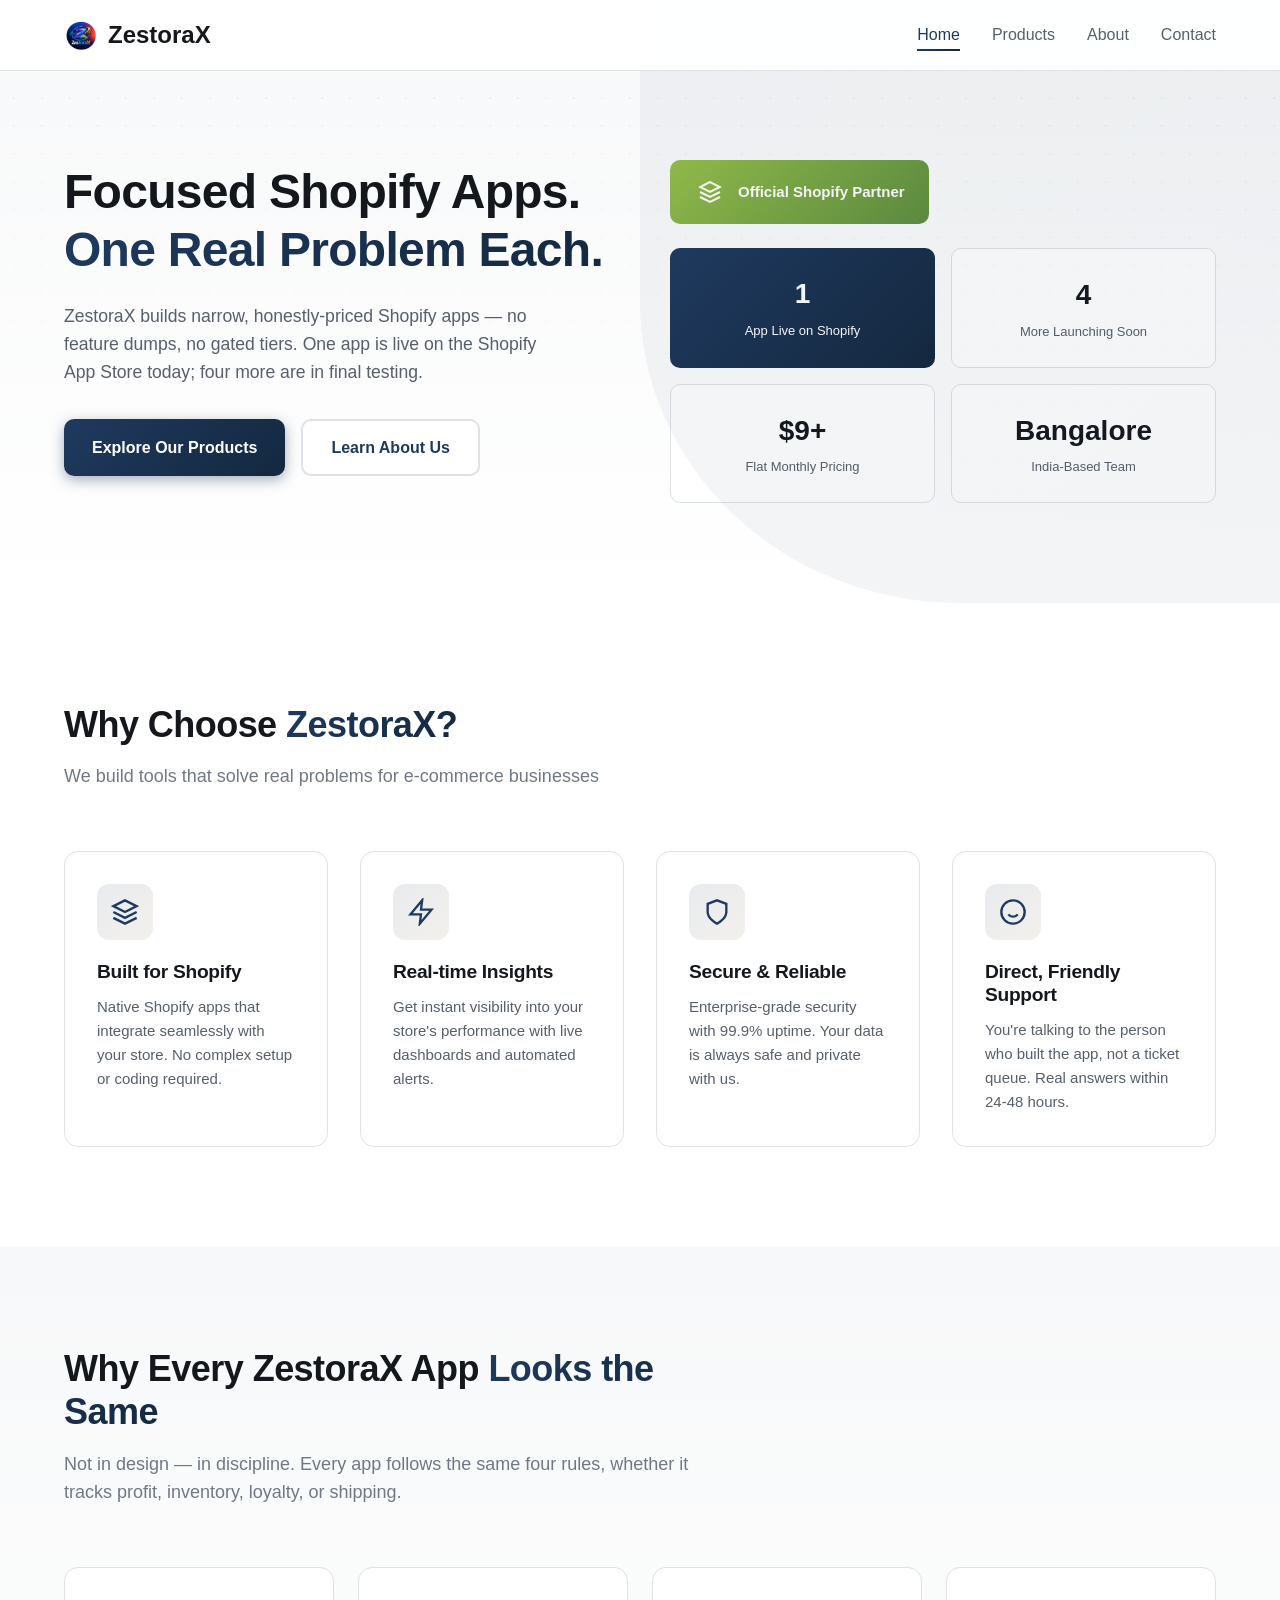
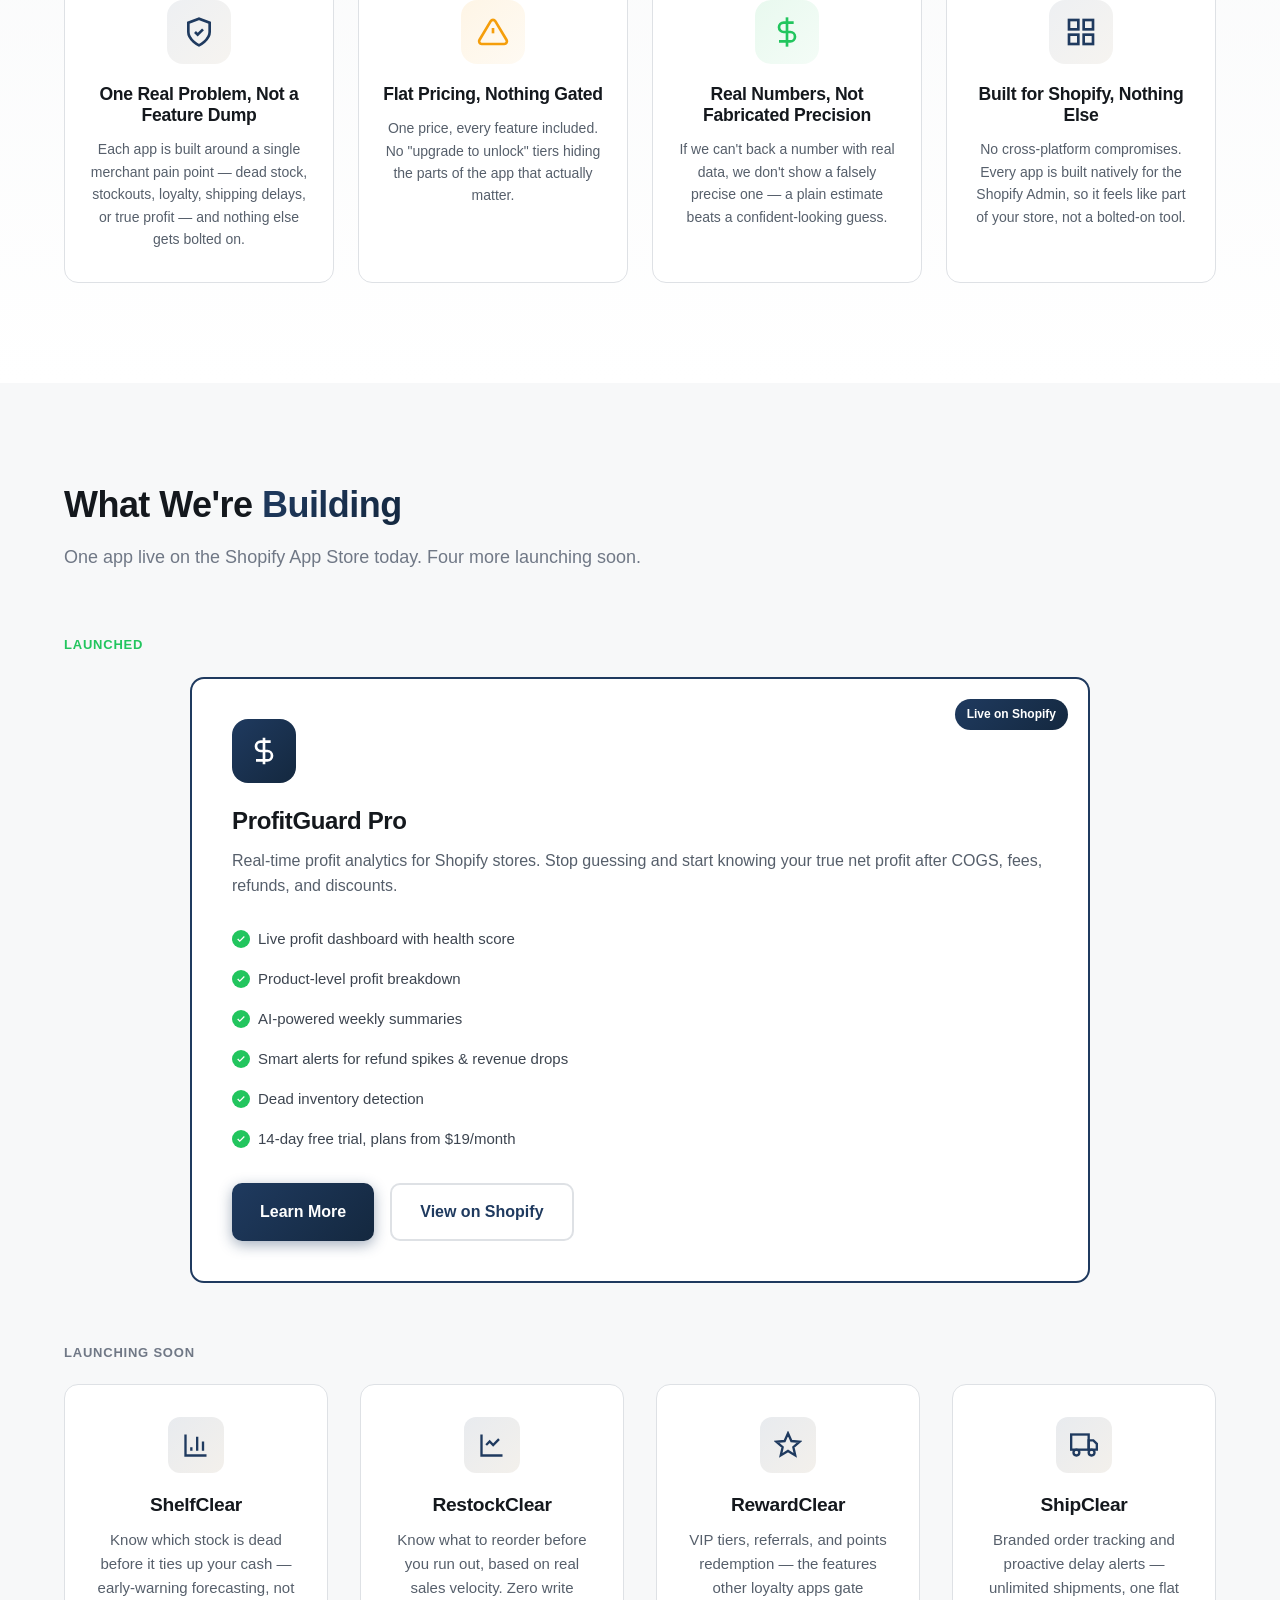
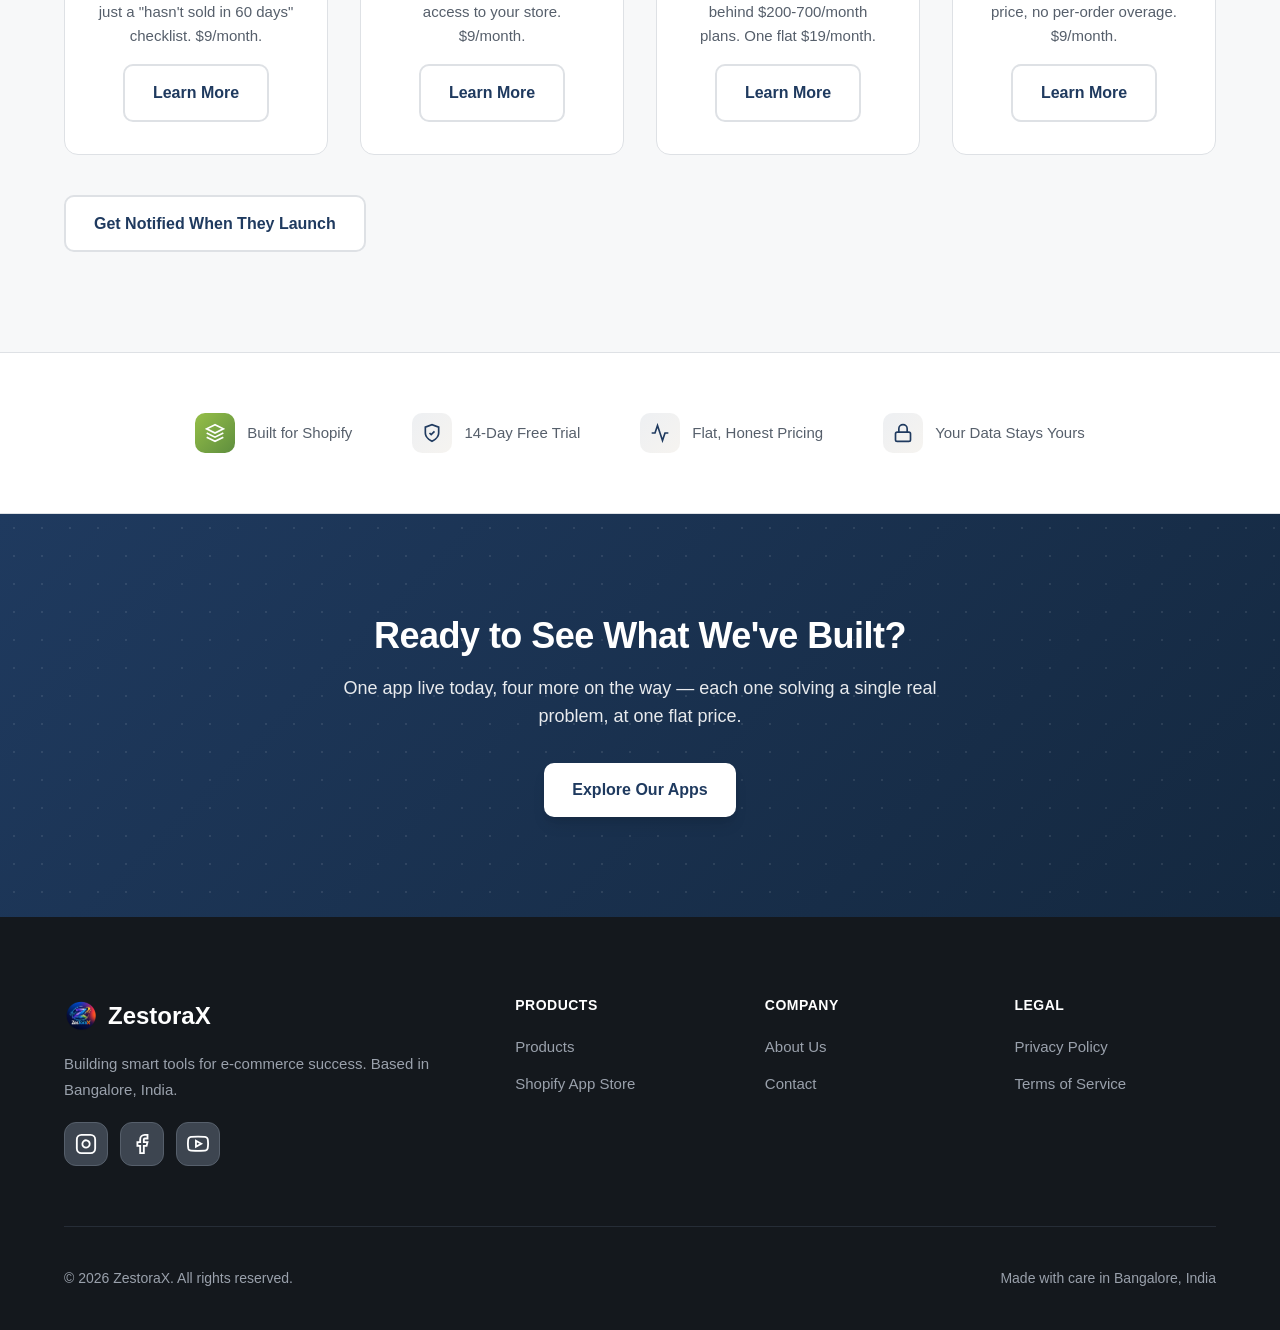
==== commit 1c2efb52: "Fix remaining team-language and response-time inconsistencies - Homepage's Friendly Support card sai" ====
--- a/index.html
+++ b/index.html
@@ -127,8 +127,8 @@
                             <path d="M8 14s1.5 2 4 2 4-2 4-2M9 9h.01M15 9h.01"/>
                         </svg>
                     </div>
-                    <h3>Friendly Support</h3>
-                    <p>Dedicated support team ready to help you succeed. We respond within 24 hours, always.</p>
+                    <h3>Direct, Friendly Support</h3>
+                    <p>You're talking to the person who built the app, not a ticket queue. Real answers within 24-48 hours.</p>
                 </div>
             </div>
         </div>
--- a/css/styles.css
+++ b/css/styles.css
@@ -279,6 +279,17 @@
     pointer-events: none;
 }
 
+.hero::before {
+    content: '';
+    position: absolute;
+    inset: 0;
+    background-image: radial-gradient(circle, rgba(31, 58, 95, 0.07) 1.5px, transparent 1.5px);
+    background-size: 28px 28px;
+    -webkit-mask-image: linear-gradient(180deg, rgba(0,0,0,0.9) 0%, transparent 85%);
+    mask-image: linear-gradient(180deg, rgba(0,0,0,0.9) 0%, transparent 85%);
+    pointer-events: none;
+}
+
 .hero.hero-split .hero-grid {
     display: grid;
     grid-template-columns: 1fr 1fr;
@@ -499,7 +510,12 @@
 }
 
 .screenshot-placeholder {
+    position: relative;
     background: var(--gradient-subtle);
+    background-image:
+        radial-gradient(circle, rgba(31, 58, 95, 0.1) 1.5px, transparent 1.5px),
+        var(--gradient-subtle);
+    background-size: 24px 24px, 100% 100%;
     border: 2px dashed var(--gray-300);
     border-radius: var(--radius-lg);
     aspect-ratio: 16/10;
@@ -507,6 +523,7 @@
     align-items: center;
     justify-content: center;
     transition: var(--transition);
+    overflow: hidden;
 }
 
 .screenshot-placeholder:hover {
@@ -1485,12 +1502,24 @@
 
 /* CTA Section */
 .cta {
+    position: relative;
     padding: 100px 0;
     background: var(--gradient);
     text-align: center;
+    overflow: hidden;
+}
+
+.cta::before {
+    content: '';
+    position: absolute;
+    inset: 0;
+    background-image: radial-gradient(circle, rgba(255, 255, 255, 0.09) 1.5px, transparent 1.5px);
+    background-size: 28px 28px;
+    pointer-events: none;
 }
 
 .cta-content {
+    position: relative;
     max-width: 600px;
     margin: 0 auto;
 }
@@ -1517,6 +1546,66 @@
     background: var(--white);
     color: var(--primary);
     border-color: var(--white);
+}
+
+/* Founder Card */
+.founder-card {
+    display: flex;
+    align-items: center;
+    gap: 40px;
+    background: var(--white);
+    border: 1px solid var(--gray-200);
+    border-radius: var(--radius-xl);
+    padding: 40px;
+    box-shadow: var(--shadow-md);
+}
+
+.founder-photo {
+    flex-shrink: 0;
+    width: 160px;
+    height: 160px;
+    border-radius: 50%;
+    overflow: hidden;
+    border: 3px solid var(--gray-100);
+}
+
+.founder-photo img {
+    width: 100%;
+    height: 100%;
+    object-fit: cover;
+    object-position: 60% 25%;
+}
+
+.founder-info h3 {
+    font-size: 1.3rem;
+    margin-bottom: 2px;
+}
+
+.founder-title {
+    display: inline-block;
+    color: var(--secondary);
+    font-weight: 600;
+    font-size: 14px;
+    letter-spacing: 0.03em;
+    text-transform: uppercase;
+    margin-bottom: 14px;
+}
+
+.founder-info p {
+    color: var(--gray-600);
+    line-height: 1.7;
+}
+
+.founder-info p + p {
+    margin-top: 12px;
+}
+
+@media (max-width: 640px) {
+    .founder-card {
+        flex-direction: column;
+        text-align: center;
+        gap: 24px;
+    }
 }
 
 /* Mission Grid */
